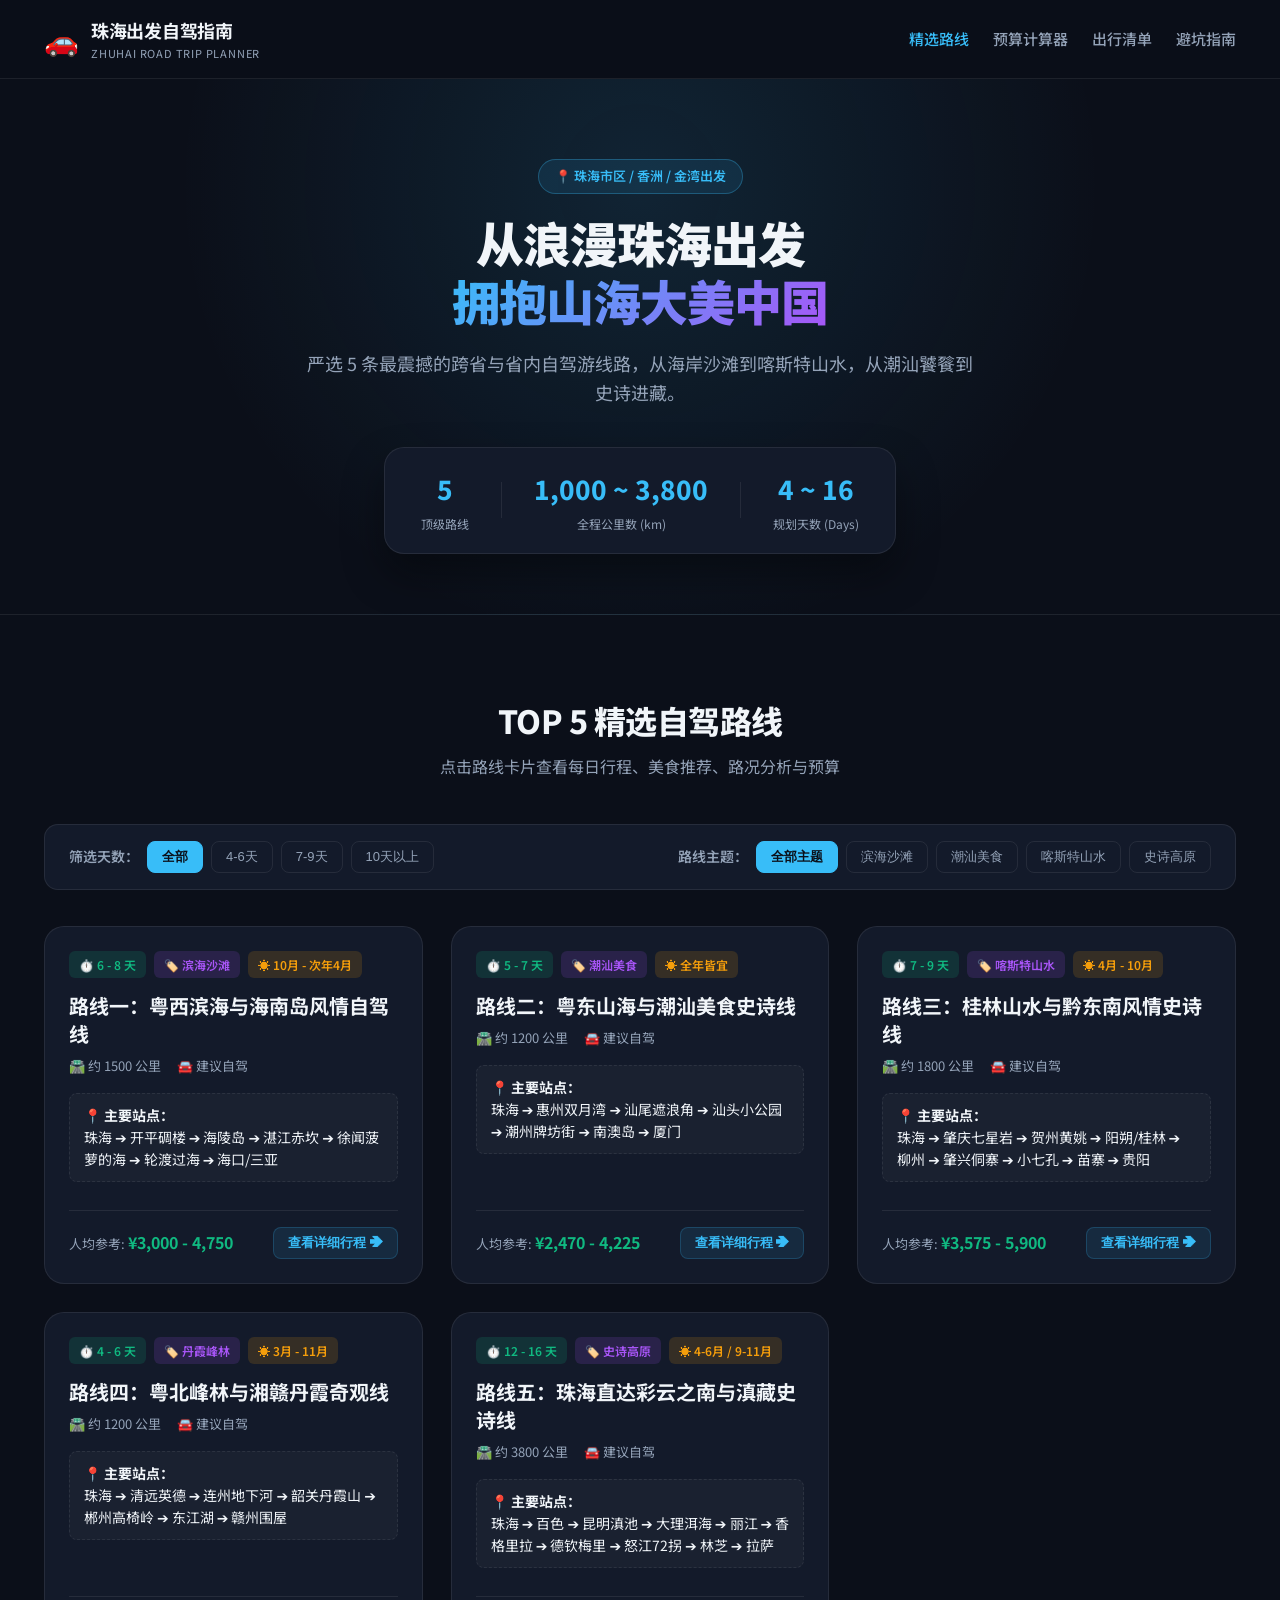
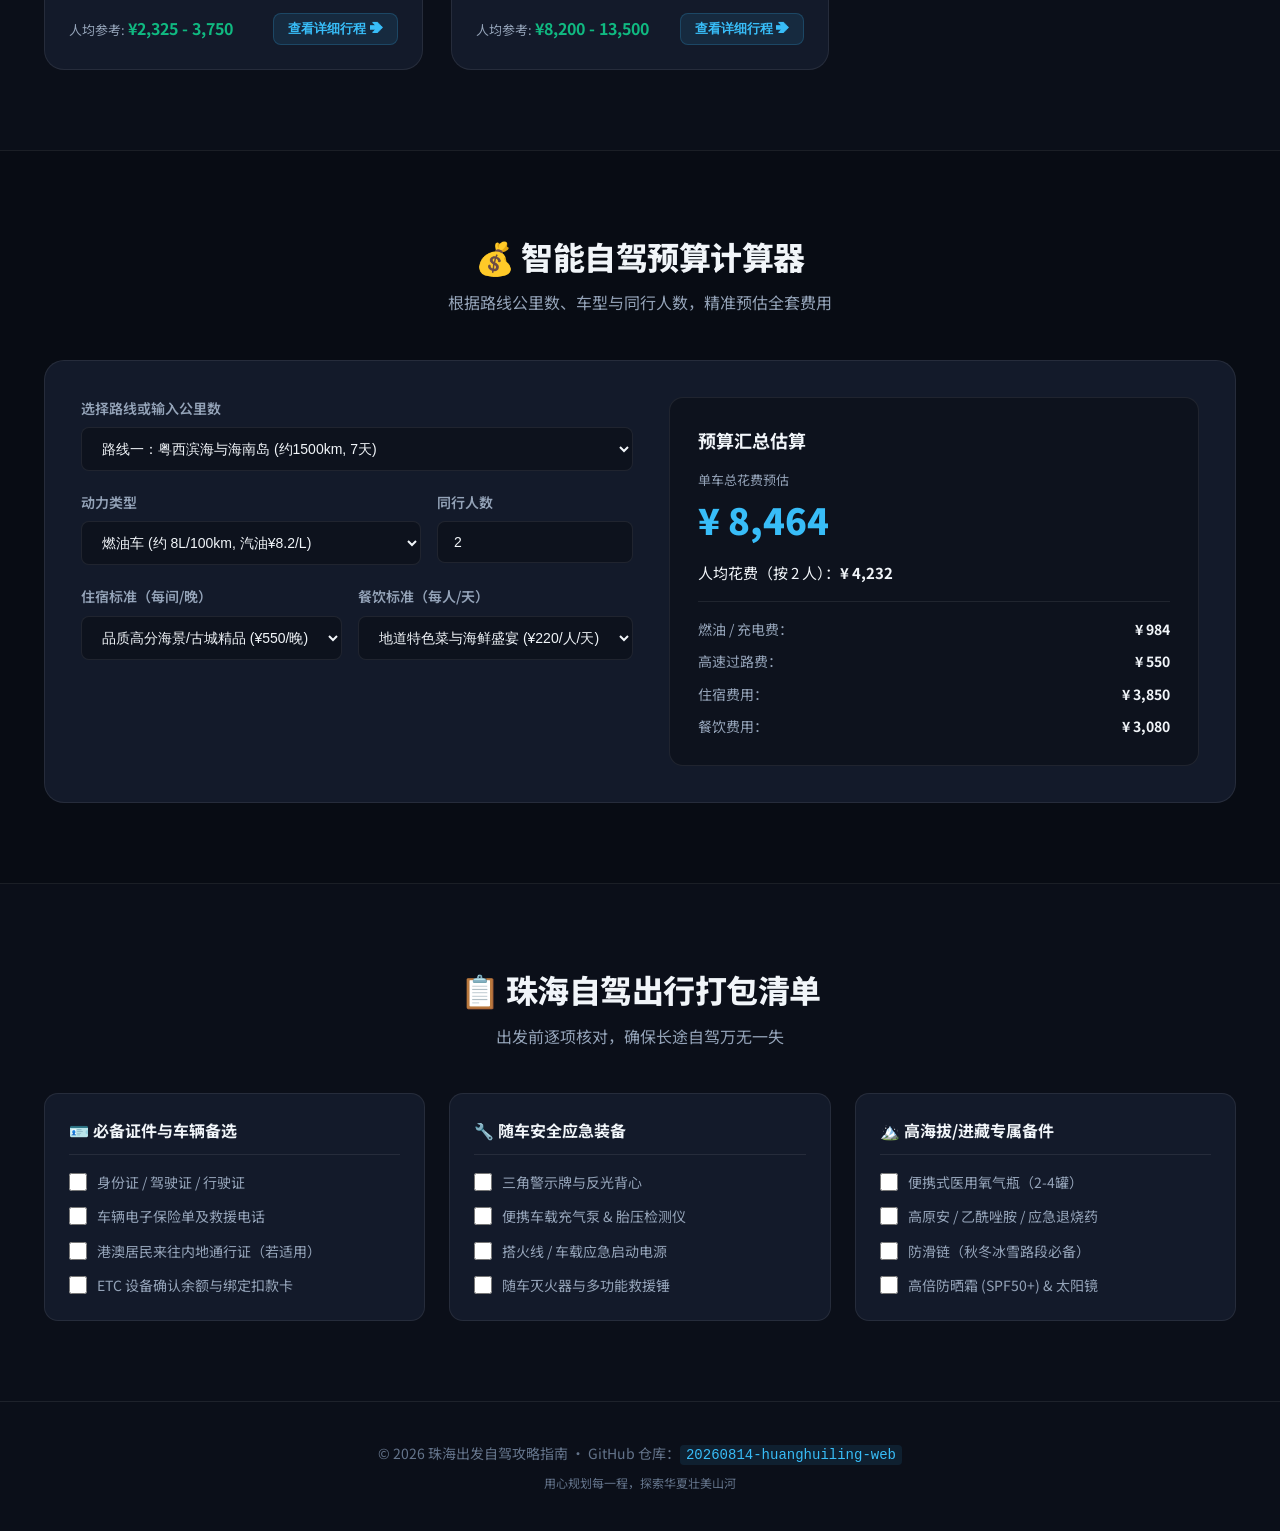
==== index.html @ fc592939 "feat: Add Top 5 Zhuhai self-driving road trip guides & interactive web app" ====
<!DOCTYPE html>
<html lang="zh-CN">
<head>
  <meta charset="UTF-8">
  <meta name="viewport" content="width=device-width, initial-scale=1.0">
  <title>珠海出发 · TOP 5 中国自驾游精品攻略</title>
  <meta name="description" content="从珠海出发的 TOP 5 自驾游路线规划，涵盖粤西海南、粤东潮汕、桂林贵州、粤北湘赣及史诗滇藏线。">
  <link rel="preconnect" href="https://fonts.googleapis.com">
  <link rel="preconnect" href="https://fonts.gstatic.com" crossorigin>
  <link href="https://fonts.googleapis.com/css2?family=Noto+Sans+SC:wght@300;400;500;700;900&family=Plus+Jakarta+Sans:wght@400;600;700;800&display=swap" rel="stylesheet">
  <link rel="stylesheet" href="css/style.css">
</head>
<body>
  <!-- Header / Navigation -->
  <header class="navbar">
    <div class="container nav-content">
      <div class="logo">
        <span class="logo-icon">🚗</span>
        <div class="logo-text">
          <span class="brand-title">珠海出发自驾指南</span>
          <span class="brand-subtitle">Zhuhai Road Trip Planner</span>
        </div>
      </div>
      <nav class="nav-links">
        <a href="#routes" class="nav-link active">精选路线</a>
        <a href="#calculator" class="nav-link">预算计算器</a>
        <a href="#checklist" class="nav-link">出行清单</a>
        <a href="#guide" class="nav-link">避坑指南</a>
      </nav>
    </div>
  </header>

  <!-- Hero Section -->
  <section class="hero">
    <div class="hero-bg-overlay"></div>
    <div class="container hero-content">
      <div class="badge-pill">📍 珠海市区 / 香洲 / 金湾出发</div>
      <h1 class="hero-title">从浪漫珠海出发<br><span class="highlight-text">拥抱山海大美中国</span></h1>
      <p class="hero-desc">严选 5 条最震撼的跨省与省内自驾游线路，从海岸沙滩到喀斯特山水，从潮汕饕餮到史诗进藏。</p>
      
      <!-- Quick Stats -->
      <div class="hero-stats">
        <div class="stat-card">
          <span class="stat-num">5</span>
          <span class="stat-label">顶级路线</span>
        </div>
        <div class="stat-divider"></div>
        <div class="stat-card">
          <span class="stat-num">1,000 ~ 3,800</span>
          <span class="stat-label">全程公里数 (km)</span>
        </div>
        <div class="stat-divider"></div>
        <div class="stat-card">
          <span class="stat-num">4 ~ 16</span>
          <span class="stat-label">规划天数 (Days)</span>
        </div>
      </div>
    </div>
  </section>

  <!-- Route Filter & Cards Section -->
  <section id="routes" class="section">
    <div class="container">
      <div class="section-header">
        <h2 class="section-title">TOP 5 精选自驾路线</h2>
        <p class="section-subtitle">点击路线卡片查看每日行程、美食推荐、路况分析与预算</p>
      </div>

      <!-- Filters -->
      <div class="filter-bar">
        <div class="filter-group">
          <span class="filter-label">筛选天数：</span>
          <button class="filter-btn active" data-filter="duration" data-value="all">全部</button>
          <button class="filter-btn" data-filter="duration" data-value="short">4-6天</button>
          <button class="filter-btn" data-filter="duration" data-value="medium">7-9天</button>
          <button class="filter-btn" data-filter="duration" data-value="long">10天以上</button>
        </div>
        <div class="filter-group">
          <span class="filter-label">路线主题：</span>
          <button class="filter-btn active" data-filter="theme" data-value="all">全部主题</button>
          <button class="filter-btn" data-filter="theme" data-value="coastal">滨海沙滩</button>
          <button class="filter-btn" data-filter="theme" data-value="food">潮汕美食</button>
          <button class="filter-btn" data-filter="theme" data-value="karst">喀斯特山水</button>
          <button class="filter-btn" data-filter="theme" data-value="epic">史诗高原</button>
        </div>
      </div>

      <!-- Route Cards Grid -->
      <div class="routes-grid" id="routesContainer">
        <!-- Route cards will be rendered dynamically by JS -->
      </div>
    </div>
  </section>

  <!-- Route Detail Modal -->
  <div class="modal-overlay" id="routeModal">
    <div class="modal-card">
      <button class="modal-close" id="modalClose">&times;</button>
      <div class="modal-header" id="modalHeader">
        <!-- Dynamic header content -->
      </div>
      <div class="modal-body" id="modalBody">
        <!-- Dynamic timeline & detail content -->
      </div>
    </div>
  </div>

  <!-- Interactive Budget Calculator Section -->
  <section id="calculator" class="section alt-bg">
    <div class="container">
      <div class="section-header">
        <h2 class="section-title">💰 智能自驾预算计算器</h2>
        <p class="section-subtitle">根据路线公里数、车型与同行人数，精准预估全套费用</p>
      </div>

      <div class="calculator-card">
        <div class="calc-form">
          <div class="form-group">
            <label>选择路线或输入公里数</label>
            <select id="calcRouteSelect" class="form-control">
              <option value="1500" data-tolls="550" data-days="7">路线一：粤西滨海与海南岛 (约1500km, 7天)</option>
              <option value="1200" data-tolls="600" data-days="6">路线二：粤东潮汕与闽南海航 (约1200km, 6天)</option>
              <option value="1800" data-tolls="900" data-days="8">路线三：桂林山水与黔东南风情 (约1800km, 8天)</option>
              <option value="1200" data-tolls="650" data-days="5">路线四：粤北峰林与湘赣丹霞 (约1200km, 5天)</option>
              <option value="3800" data-tolls="950" data-days="14">路线五：彩云之南与史诗滇藏线 (约3800km, 14天)</option>
              <option value="custom">自定义行程参数</option>
            </select>
          </div>

          <div class="form-row">
            <div class="form-group">
              <label>动力类型</label>
              <select id="calcEngine" class="form-control">
                <option value="gas">燃油车 (约 8L/100km, 汽油¥8.2/L)</option>
                <option value="ev">纯电动汽车 (约 16kWh/100km, 电费¥1.2/kWh)</option>
                <option value="phev">插电混动 (约 4.5L/100km)</option>
              </select>
            </div>
            <div class="form-group">
              <label>同行人数</label>
              <input type="number" id="calcPeople" class="form-control" value="2" min="1" max="7">
            </div>
          </div>

          <div class="form-row">
            <div class="form-group">
              <label>住宿标准（每间/晚）</label>
              <select id="calcHotel" class="form-control">
                <option value="300">舒适型民宿/快捷酒店 (¥300/晚)</option>
                <option value="550" selected>品质高分海景/古城精品 (¥550/晚)</option>
                <option value="900">豪华品牌/野奢度假 (¥900/晚)</option>
              </select>
            </div>
            <div class="form-group">
              <label>餐饮标准（每人/天）</label>
              <select id="calcFood" class="form-control">
                <option value="120">平价小吃大排档 (¥120/人/天)</option>
                <option value="220" selected>地道特色菜与海鲜盛宴 (¥220/人/天)</option>
                <option value="380">高端精致饕餮 (¥380/人/天)</option>
              </select>
            </div>
          </div>
        </div>

        <div class="calc-result">
          <h3 class="result-title">预算汇总估算</h3>
          <div class="result-total">
            <span class="total-label">单车总花费预估</span>
            <span class="total-amount" id="totalAmount">¥ 6,850</span>
          </div>
          <div class="result-per-person">
            人均花费（按 <span id="peopleCountText">2</span> 人）：<strong id="perPersonAmount">¥ 3,425</strong>
          </div>
          <div class="result-breakdown">
            <div class="bd-item"><span>燃油 / 充电费：</span><strong id="bdFuel">¥ 984</strong></div>
            <div class="bd-item"><span>高速过路费：</span><strong id="bdTolls">¥ 550</strong></div>
            <div class="bd-item"><span>住宿费用：</span><strong id="bdHotel">¥ 3,300</strong></div>
            <div class="bd-item"><span>餐饮费用：</span><strong id="bdFood">¥ 3,080</strong></div>
          </div>
        </div>
      </div>
    </div>
  </section>

  <!-- Checklist Section -->
  <section id="checklist" class="section">
    <div class="container">
      <div class="section-header">
        <h2 class="section-title">📋 珠海自驾出行打包清单</h2>
        <p class="section-subtitle">出发前逐项核对，确保长途自驾万无一失</p>
      </div>

      <div class="checklist-grid">
        <div class="checklist-card">
          <div class="cl-header">🪪 必备证件与车辆备选</div>
          <ul class="cl-list">
            <li><input type="checkbox" id="c1"> <label for="c1">身份证 / 驾驶证 / 行驶证</label></li>
            <li><input type="checkbox" id="c2"> <label for="c2">车辆电子保险单及救援电话</label></li>
            <li><input type="checkbox" id="c3"> <label for="c3">港澳居民来往内地通行证（若适用）</label></li>
            <li><input type="checkbox" id="c4"> <label for="c4">ETC 设备确认余额与绑定扣款卡</label></li>
          </ul>
        </div>

        <div class="checklist-card">
          <div class="cl-header">🔧 随车安全应急装备</div>
          <ul class="cl-list">
            <li><input type="checkbox" id="c5"> <label for="c5">三角警示牌与反光背心</label></li>
            <li><input type="checkbox" id="c6"> <label for="c6">便携车载充气泵 & 胎压检测仪</label></li>
            <li><input type="checkbox" id="c7"> <label for="c7">搭火线 / 车载应急启动电源</label></li>
            <li><input type="checkbox" id="c8"> <label for="c8">随车灭火器与多功能救援锤</label></li>
          </ul>
        </div>

        <div class="checklist-card">
          <div class="cl-header">🏔️ 高海拔/进藏专属备件</div>
          <ul class="cl-list">
            <li><input type="checkbox" id="c9"> <label for="c9">便携式医用氧气瓶（2-4罐）</label></li>
            <li><input type="checkbox" id="c10"> <label for="c10">高原安 / 乙酰唑胺 / 应急退烧药</label></li>
            <li><input type="checkbox" id="c11"> <label for="c11">防滑链（秋冬冰雪路段必备）</label></li>
            <li><input type="checkbox" id="c12"> <label for="c12">高倍防晒霜 (SPF50+) & 太阳镜</label></li>
          </ul>
        </div>
      </div>
    </div>
  </section>

  <!-- Footer -->
  <footer class="footer">
    <div class="container footer-content">
      <p>© 2026 珠海出发自驾攻略指南 · GitHub 仓库：<code>20260814-huanghuiling-web</code></p>
      <p class="footer-sub">用心规划每一程，探索华夏壮美山河</p>
    </div>
  </footer>

  <script src="js/app.js"></script>
</body>
</html>
---- css/style.css ----
/* Base Reset & Variables */
:root {
  --bg-main: #0b0f19;
  --bg-card: #131a2a;
  --bg-card-hover: #1a2338;
  --bg-alt: #080c14;
  --text-main: #f1f5f9;
  --text-muted: #94a3b8;
  --text-dim: #64748b;
  
  --primary: #38bdf8;
  --primary-glow: rgba(56, 189, 248, 0.25);
  --accent-emerald: #10b981;
  --accent-amber: #f59e0b;
  --accent-rose: #f43f5e;
  --accent-purple: #a855f7;

  --border-color: rgba(255, 255, 255, 0.08);
  --border-active: rgba(56, 189, 248, 0.4);
  --radius-sm: 8px;
  --radius-md: 14px;
  --radius-lg: 20px;
  
  --font-sans: 'Noto Sans SC', 'Plus Jakarta Sans', system-ui, -apple-system, sans-serif;
  --transition: all 0.3s cubic-bezier(0.4, 0, 0.2, 1);
}

* {
  box-sizing: border-box;
  margin: 0;
  padding: 0;
}

body {
  background-color: var(--bg-main);
  color: var(--text-main);
  font-family: var(--font-sans);
  line-height: 1.6;
  -webkit-font-smoothing: antialiased;
}

.container {
  max-width: 1240px;
  margin: 0 auto;
  padding: 0 24px;
}

/* Header & Navbar */
.navbar {
  position: sticky;
  top: 0;
  z-index: 100;
  background: rgba(11, 15, 25, 0.85);
  backdrop-filter: blur(12px);
  border-bottom: 1px solid var(--border-color);
  padding: 16px 0;
}

.nav-content {
  display: flex;
  align-items: center;
  justify-content: space-between;
}

.logo {
  display: flex;
  align-items: center;
  gap: 12px;
}

.logo-icon {
  font-size: 28px;
}

.logo-text {
  display: flex;
  flex-direction: column;
}

.brand-title {
  font-weight: 700;
  font-size: 18px;
  color: var(--text-main);
  letter-spacing: -0.3px;
}

.brand-subtitle {
  font-size: 11px;
  color: var(--text-muted);
  text-transform: uppercase;
  letter-spacing: 0.8px;
}

.nav-links {
  display: flex;
  gap: 24px;
}

.nav-link {
  color: var(--text-muted);
  text-decoration: none;
  font-weight: 500;
  font-size: 15px;
  transition: var(--transition);
}

.nav-link:hover, .nav-link.active {
  color: var(--primary);
}

/* Hero Section */
.hero {
  position: relative;
  padding: 80px 0 60px;
  text-align: center;
  overflow: hidden;
  border-bottom: 1px solid var(--border-color);
  background: radial-gradient(circle at 50% 20%, rgba(56, 189, 248, 0.12) 0%, transparent 60%);
}

.badge-pill {
  display: inline-block;
  padding: 6px 16px;
  background: rgba(56, 189, 248, 0.1);
  border: 1px solid rgba(56, 189, 248, 0.3);
  border-radius: 30px;
  color: var(--primary);
  font-size: 13px;
  font-weight: 600;
  margin-bottom: 20px;
}

.hero-title {
  font-size: 48px;
  font-weight: 900;
  line-height: 1.2;
  letter-spacing: -1px;
  margin-bottom: 20px;
}

.highlight-text {
  background: linear-gradient(135deg, #38bdf8 0%, #a855f7 100%);
  -webkit-background-clip: text;
  -webkit-text-fill-color: transparent;
}

.hero-desc {
  font-size: 18px;
  color: var(--text-muted);
  max-width: 680px;
  margin: 0 auto 40px;
}

.hero-stats {
  display: inline-flex;
  align-items: center;
  gap: 32px;
  background: var(--bg-card);
  padding: 20px 36px;
  border-radius: var(--radius-lg);
  border: 1px solid var(--border-color);
  box-shadow: 0 20px 40px rgba(0, 0, 0, 0.4);
}

.stat-card {
  display: flex;
  flex-direction: column;
  align-items: center;
}

.stat-num {
  font-size: 26px;
  font-weight: 800;
  color: var(--primary);
}

.stat-label {
  font-size: 12px;
  color: var(--text-muted);
  margin-top: 4px;
}

.stat-divider {
  width: 1px;
  height: 36px;
  background: var(--border-color);
}

/* Sections General */
.section {
  padding: 80px 0;
}

.alt-bg {
  background: var(--bg-alt);
  border-top: 1px solid var(--border-color);
  border-bottom: 1px solid var(--border-color);
}

.section-header {
  text-align: center;
  margin-bottom: 44px;
}

.section-title {
  font-size: 32px;
  font-weight: 800;
  letter-spacing: -0.5px;
}

.section-subtitle {
  color: var(--text-muted);
  font-size: 16px;
  margin-top: 8px;
}

/* Filter Bar */
.filter-bar {
  display: flex;
  flex-wrap: wrap;
  justify-content: space-between;
  align-items: center;
  gap: 16px;
  background: var(--bg-card);
  padding: 16px 24px;
  border-radius: var(--radius-md);
  border: 1px solid var(--border-color);
  margin-bottom: 36px;
}

.filter-group {
  display: flex;
  align-items: center;
  gap: 8px;
  flex-wrap: wrap;
}

.filter-label {
  font-size: 14px;
  color: var(--text-muted);
  font-weight: 600;
}

.filter-btn {
  background: transparent;
  border: 1px solid var(--border-color);
  color: var(--text-muted);
  padding: 6px 14px;
  border-radius: var(--radius-sm);
  font-size: 13px;
  cursor: pointer;
  transition: var(--transition);
}

.filter-btn:hover {
  border-color: var(--text-muted);
  color: var(--text-main);
}

.filter-btn.active {
  background: var(--primary);
  border-color: var(--primary);
  color: #0b0f19;
  font-weight: 700;
}

/* Routes Grid & Card */
.routes-grid {
  display: grid;
  grid-template-columns: repeat(auto-fill, minmax(360px, 1fr));
  gap: 28px;
}

.route-card {
  background: var(--bg-card);
  border: 1px solid var(--border-color);
  border-radius: var(--radius-lg);
  padding: 24px;
  display: flex;
  flex-direction: column;
  justify-content: space-between;
  transition: var(--transition);
  cursor: pointer;
  position: relative;
  overflow: hidden;
}

.route-card:hover {
  transform: translateY(-4px);
  border-color: var(--border-active);
  box-shadow: 0 16px 32px rgba(0, 0, 0, 0.5), 0 0 20px var(--primary-glow);
  background: var(--bg-card-hover);
}

.route-badge-row {
  display: flex;
  gap: 8px;
  margin-bottom: 14px;
}

.tag-badge {
  padding: 4px 10px;
  border-radius: 6px;
  font-size: 12px;
  font-weight: 600;
}

.tag-badge.duration {
  background: rgba(16, 185, 129, 0.15);
  color: var(--accent-emerald);
}

.tag-badge.theme {
  background: rgba(168, 85, 247, 0.15);
  color: var(--accent-purple);
}

.tag-badge.season {
  background: rgba(245, 158, 11, 0.15);
  color: var(--accent-amber);
}

.route-title {
  font-size: 20px;
  font-weight: 700;
  margin-bottom: 8px;
  line-height: 1.4;
}

.route-meta-row {
  display: flex;
  gap: 16px;
  font-size: 13px;
  color: var(--text-muted);
  margin-bottom: 16px;
}

.meta-item {
  display: flex;
  align-items: center;
  gap: 6px;
}

.route-stops {
  font-size: 14px;
  color: var(--text-main);
  background: rgba(255, 255, 255, 0.03);
  padding: 10px 14px;
  border-radius: var(--radius-sm);
  border: 1px dashed var(--border-color);
  margin-bottom: 20px;
}

.route-card-footer {
  display: flex;
  align-items: center;
  justify-content: space-between;
  border-top: 1px solid var(--border-color);
  padding-top: 16px;
  margin-top: 8px;
}

.budget-estimate {
  font-size: 13px;
  color: var(--text-muted);
}

.budget-num {
  color: var(--accent-emerald);
  font-weight: 700;
  font-size: 16px;
}

.btn-detail {
  background: rgba(56, 189, 248, 0.1);
  color: var(--primary);
  border: 1px solid rgba(56, 189, 248, 0.2);
  padding: 6px 14px;
  border-radius: var(--radius-sm);
  font-size: 13px;
  font-weight: 600;
  transition: var(--transition);
}

.route-card:hover .btn-detail {
  background: var(--primary);
  color: #0b0f19;
}

/* Modal Styling */
.modal-overlay {
  position: fixed;
  top: 0;
  left: 0;
  width: 100%;
  height: 100%;
  background: rgba(0, 0, 0, 0.8);
  backdrop-filter: blur(8px);
  z-index: 200;
  display: flex;
  align-items: center;
  justify-content: center;
  padding: 24px;
  opacity: 0;
  visibility: hidden;
  transition: var(--transition);
}

.modal-overlay.active {
  opacity: 1;
  visibility: visible;
}

.modal-card {
  background: var(--bg-card);
  border: 1px solid var(--border-color);
  border-radius: var(--radius-lg);
  width: 100%;
  max-width: 900px;
  max-height: 85vh;
  display: flex;
  flex-direction: column;
  position: relative;
  box-shadow: 0 25px 50px rgba(0, 0, 0, 0.6);
  overflow: hidden;
}

.modal-close {
  position: absolute;
  top: 20px;
  right: 20px;
  background: rgba(255, 255, 255, 0.1);
  border: none;
  color: var(--text-main);
  font-size: 24px;
  width: 36px;
  height: 36px;
  border-radius: 50%;
  cursor: pointer;
  z-index: 10;
  transition: var(--transition);
}

.modal-close:hover {
  background: var(--accent-rose);
}

.modal-header {
  padding: 28px 32px 20px;
  border-bottom: 1px solid var(--border-color);
}

.modal-title {
  font-size: 24px;
  font-weight: 800;
  margin-bottom: 8px;
}

.modal-subtitle {
  color: var(--text-muted);
  font-size: 14px;
}

.modal-body {
  padding: 28px 32px;
  overflow-y: auto;
  flex: 1;
}

/* Timeline Components */
.timeline {
  display: flex;
  flex-direction: column;
  gap: 20px;
  position: relative;
}

.timeline-item {
  display: flex;
  gap: 20px;
  position: relative;
}

.timeline-day {
  background: var(--primary);
  color: #0b0f19;
  font-weight: 800;
  font-size: 13px;
  padding: 6px 12px;
  border-radius: var(--radius-sm);
  height: fit-content;
  white-space: nowrap;
}

.timeline-content {
  background: rgba(255, 255, 255, 0.02);
  border: 1px solid var(--border-color);
  padding: 16px 20px;
  border-radius: var(--radius-md);
  flex: 1;
}

.tl-title {
  font-size: 16px;
  font-weight: 700;
  margin-bottom: 6px;
}

.tl-meta {
  font-size: 13px;
  color: var(--text-muted);
  margin-bottom: 10px;
}

.tl-desc {
  font-size: 14px;
  color: var(--text-main);
  line-height: 1.6;
}

.tl-food {
  margin-top: 10px;
  font-size: 13px;
  color: var(--accent-amber);
  background: rgba(245, 158, 11, 0.1);
  padding: 6px 12px;
  border-radius: 6px;
  display: inline-block;
}

/* Calculator Card */
.calculator-card {
  display: grid;
  grid-template-columns: 1fr 1fr;
  gap: 36px;
  background: var(--bg-card);
  border: 1px solid var(--border-color);
  border-radius: var(--radius-lg);
  padding: 36px;
}

.form-group {
  display: flex;
  flex-direction: column;
  gap: 8px;
  margin-bottom: 20px;
}

.form-group label {
  font-size: 14px;
  font-weight: 600;
  color: var(--text-muted);
}

.form-control {
  background: rgba(0, 0, 0, 0.3);
  border: 1px solid var(--border-color);
  color: var(--text-main);
  padding: 12px 16px;
  border-radius: var(--radius-sm);
  font-size: 14px;
  outline: none;
  transition: var(--transition);
}

.form-control:focus {
  border-color: var(--primary);
  box-shadow: 0 0 10px var(--primary-glow);
}

.form-row {
  display: grid;
  grid-template-columns: 1fr 1fr;
  gap: 16px;
}

.calc-result {
  background: rgba(0, 0, 0, 0.3);
  border: 1px solid var(--border-color);
  border-radius: var(--radius-md);
  padding: 28px;
  display: flex;
  flex-direction: column;
  justify-content: space-between;
}

.result-title {
  font-size: 18px;
  font-weight: 700;
  margin-bottom: 16px;
}

.result-total {
  display: flex;
  flex-direction: column;
  margin-bottom: 12px;
}

.total-label {
  font-size: 13px;
  color: var(--text-muted);
}

.total-amount {
  font-size: 36px;
  font-weight: 900;
  color: var(--primary);
}

.result-per-person {
  font-size: 15px;
  color: var(--text-main);
  padding-bottom: 16px;
  border-bottom: 1px solid var(--border-color);
  margin-bottom: 16px;
}

.result-breakdown {
  display: flex;
  flex-direction: column;
  gap: 10px;
}

.bd-item {
  display: flex;
  justify-content: space-between;
  font-size: 14px;
  color: var(--text-muted);
}

.bd-item strong {
  color: var(--text-main);
}

/* Checklist Section */
.checklist-grid {
  display: grid;
  grid-template-columns: repeat(auto-fit, minmax(320px, 1fr));
  gap: 24px;
}

.checklist-card {
  background: var(--bg-card);
  border: 1px solid var(--border-color);
  border-radius: var(--radius-md);
  padding: 24px;
}

.cl-header {
  font-size: 16px;
  font-weight: 700;
  margin-bottom: 16px;
  padding-bottom: 10px;
  border-bottom: 1px solid var(--border-color);
}

.cl-list {
  list-style: none;
  display: flex;
  flex-direction: column;
  gap: 12px;
}

.cl-list li {
  display: flex;
  align-items: center;
  gap: 10px;
  font-size: 14px;
  color: var(--text-muted);
}

.cl-list input[type="checkbox"] {
  width: 18px;
  height: 18px;
  accent-color: var(--primary);
  cursor: pointer;
}

.cl-list label {
  cursor: pointer;
}

/* Footer */
.footer {
  padding: 40px 0;
  border-top: 1px solid var(--border-color);
  text-align: center;
  color: var(--text-dim);
  font-size: 14px;
}

.footer code {
  color: var(--primary);
  background: rgba(56, 189, 248, 0.1);
  padding: 2px 6px;
  border-radius: 4px;
}

.footer-sub {
  margin-top: 6px;
  font-size: 12px;
}

/* Responsive adjustments */
@media (max-width: 900px) {
  .hero-title { font-size: 32px; }
  .hero-stats { flex-direction: column; gap: 16px; width: 100%; }
  .stat-divider { width: 100%; height: 1px; }
  .calculator-card { grid-template-columns: 1fr; }
  .form-row { grid-template-columns: 1fr; }
  .nav-links { display: none; }
}
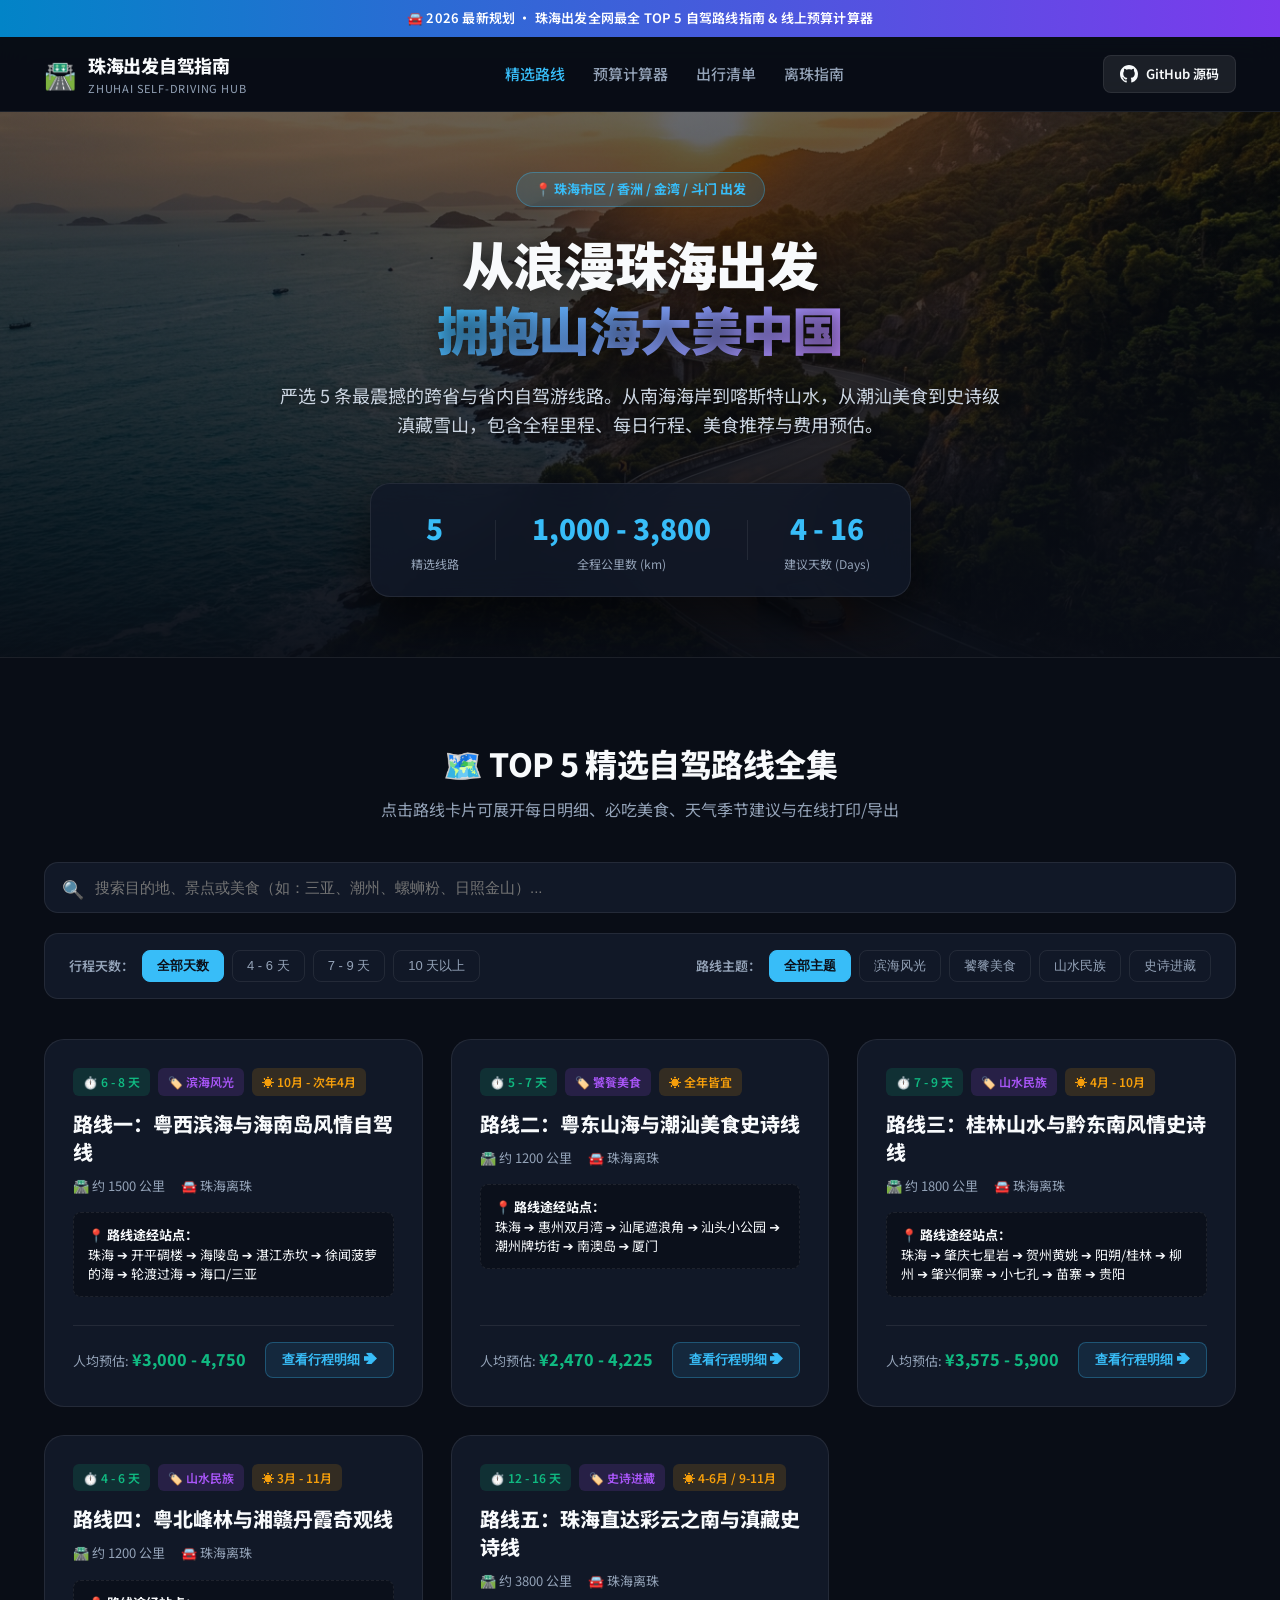
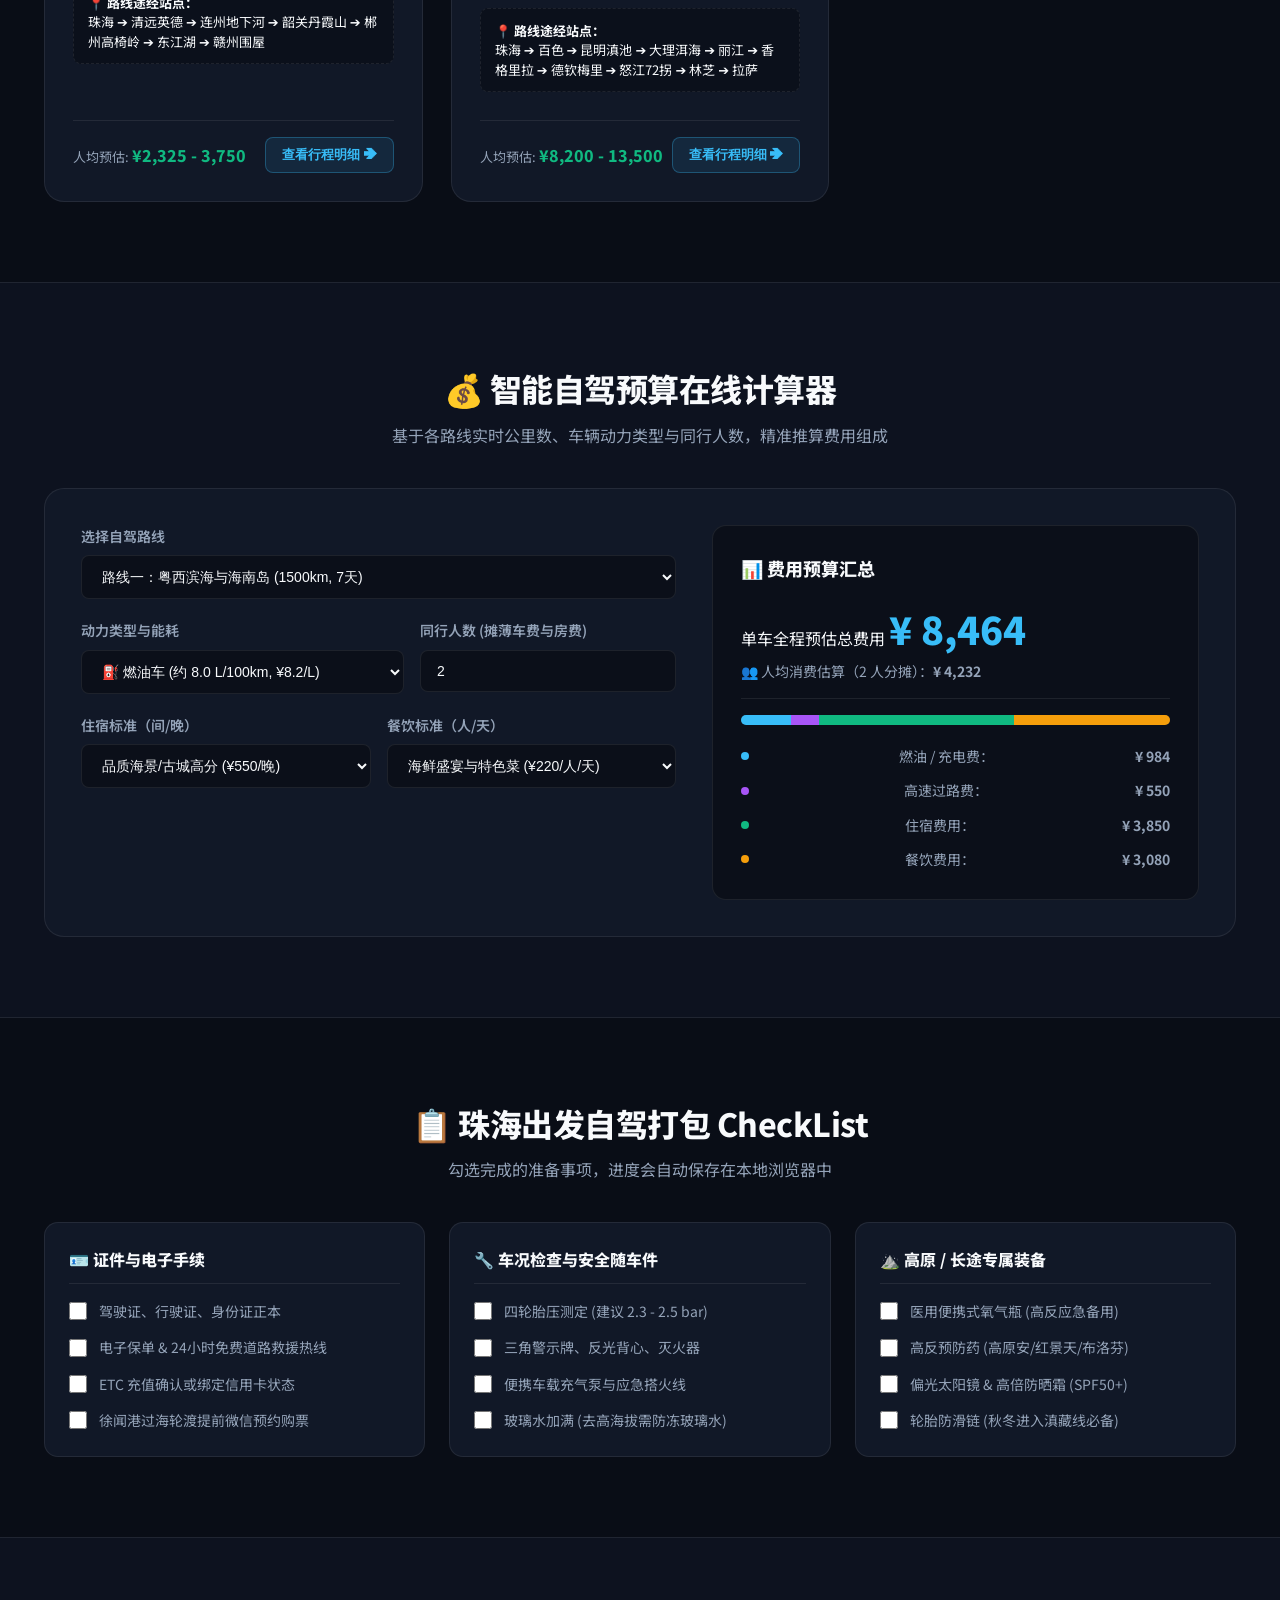
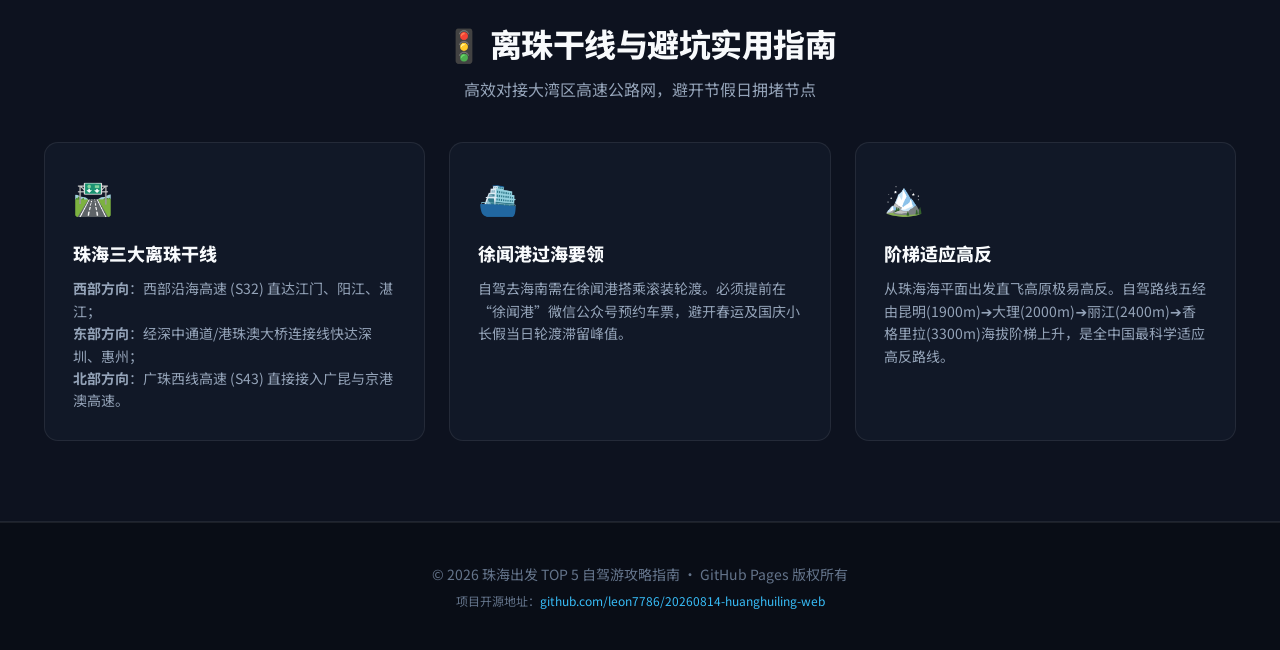
==== commit 8a5f281f: "style: Enhance visual design, hero banner, search bar, progress indicators and enable GitHub Pages" ====
--- a/index.html
+++ b/index.html
@@ -4,158 +4,180 @@
   <meta charset="UTF-8">
   <meta name="viewport" content="width=device-width, initial-scale=1.0">
   <title>珠海出发 · TOP 5 中国自驾游精品攻略</title>
-  <meta name="description" content="从珠海出发的 TOP 5 自驾游路线规划，涵盖粤西海南、粤东潮汕、桂林贵州、粤北湘赣及史诗滇藏线。">
+  <meta name="description" content="珠海出发 TOP 5 精选中国自驾游路线：粤西海南、粤东潮汕、桂林贵州、粤北湘赣、彩云之南滇藏线。全段里程、每日行程、美食预算及离珠干线全规划。">
+  <meta name="keywords" content="珠海自驾游, 珠海出发, 海南自驾, 潮汕自驾, 桂林自驾, 滇藏线自驾, 离珠干线">
+  
+  <!-- Fonts -->
   <link rel="preconnect" href="https://fonts.googleapis.com">
   <link rel="preconnect" href="https://fonts.gstatic.com" crossorigin>
   <link href="https://fonts.googleapis.com/css2?family=Noto+Sans+SC:wght@300;400;500;700;900&family=Plus+Jakarta+Sans:wght@400;600;700;800&display=swap" rel="stylesheet">
+  
+  <!-- Styles -->
   <link rel="stylesheet" href="css/style.css">
 </head>
 <body>
+
+  <!-- Top Announcement Bar -->
+  <div class="top-announcement">
+    <span>🚘 2026 最新规划 · 珠海出发全网最全 TOP 5 自驾路线指南 & 线上预算计算器</span>
+  </div>
+
   <!-- Header / Navigation -->
   <header class="navbar">
     <div class="container nav-content">
       <div class="logo">
-        <span class="logo-icon">🚗</span>
+        <span class="logo-icon">🛣️</span>
         <div class="logo-text">
           <span class="brand-title">珠海出发自驾指南</span>
-          <span class="brand-subtitle">Zhuhai Road Trip Planner</span>
+          <span class="brand-subtitle">Zhuhai Self-Driving Hub</span>
         </div>
       </div>
       <nav class="nav-links">
         <a href="#routes" class="nav-link active">精选路线</a>
         <a href="#calculator" class="nav-link">预算计算器</a>
         <a href="#checklist" class="nav-link">出行清单</a>
-        <a href="#guide" class="nav-link">避坑指南</a>
+        <a href="#guide" class="nav-link">离珠指南</a>
       </nav>
+      <a href="https://github.com/leon7786/20260814-huanghuiling-web" target="_blank" class="github-btn">
+        <svg width="18" height="18" viewBox="0 0 24 24" fill="currentColor"><path d="M12 0C5.37 0 0 5.37 0 12c0 5.31 3.435 9.795 8.205 11.385.6.105.825-.255.825-.57 0-.285-.015-1.23-.015-2.235-3.015.555-3.795-.735-4.035-1.41-.135-.345-.72-1.41-1.23-1.695-.42-.225-1.02-.78-.015-.795.945-.015 1.62.87 1.845 1.23 1.08 1.815 2.805 1.305 3.495.99.105-.78.42-1.305.765-1.605-2.67-.3-5.46-1.335-5.46-5.925 0-1.305.465-2.385 1.23-3.225-.12-.3-.54-1.53.12-3.18 0 0 1.005-.315 3.3 1.23.96-.27 1.98-.405 3-.405s2.04.135 3 .405c2.295-1.56 3.3-1.23 3.3-1.23.66 1.65.24 2.88.12 3.18.765.84 1.23 1.905 1.23 3.225 0 4.605-2.805 5.625-5.475 5.925.435.375.81 1.095.81 2.22 0 1.605-.015 2.895-.015 3.3 0 .315.225.69.825.57A12.02 12.02 0 0024 12c0-6.63-5.37-12-12-12z"/></svg>
+        GitHub 源码
+      </a>
     </div>
   </header>
 
   <!-- Hero Section -->
   <section class="hero">
-    <div class="hero-bg-overlay"></div>
+    <div class="hero-bg" style="background-image: url('images/hero.jpg');"></div>
+    <div class="hero-overlay"></div>
     <div class="container hero-content">
-      <div class="badge-pill">📍 珠海市区 / 香洲 / 金湾出发</div>
+      <div class="badge-pill">📍 珠海市区 / 香洲 / 金湾 / 斗门 出发</div>
       <h1 class="hero-title">从浪漫珠海出发<br><span class="highlight-text">拥抱山海大美中国</span></h1>
-      <p class="hero-desc">严选 5 条最震撼的跨省与省内自驾游线路，从海岸沙滩到喀斯特山水，从潮汕饕餮到史诗进藏。</p>
+      <p class="hero-desc">严选 5 条最震撼的跨省与省内自驾游线路。从南海海岸到喀斯特山水，从潮汕美食到史诗级滇藏雪山，包含全程里程、每日行程、美食推荐与费用预估。</p>
       
-      <!-- Quick Stats -->
+      <!-- Quick Stats Counter -->
       <div class="hero-stats">
         <div class="stat-card">
           <span class="stat-num">5</span>
-          <span class="stat-label">顶级路线</span>
+          <span class="stat-label">精选线路</span>
         </div>
         <div class="stat-divider"></div>
         <div class="stat-card">
-          <span class="stat-num">1,000 ~ 3,800</span>
+          <span class="stat-num">1,000 - 3,800</span>
           <span class="stat-label">全程公里数 (km)</span>
         </div>
         <div class="stat-divider"></div>
         <div class="stat-card">
-          <span class="stat-num">4 ~ 16</span>
-          <span class="stat-label">规划天数 (Days)</span>
-        </div>
-      </div>
-    </div>
-  </section>
-
-  <!-- Route Filter & Cards Section -->
+          <span class="stat-num">4 - 16</span>
+          <span class="stat-label">建议天数 (Days)</span>
+        </div>
+      </div>
+    </div>
+  </section>
+
+  <!-- Route Search & Filter Section -->
   <section id="routes" class="section">
     <div class="container">
       <div class="section-header">
-        <h2 class="section-title">TOP 5 精选自驾路线</h2>
-        <p class="section-subtitle">点击路线卡片查看每日行程、美食推荐、路况分析与预算</p>
-      </div>
-
-      <!-- Filters -->
-      <div class="filter-bar">
-        <div class="filter-group">
-          <span class="filter-label">筛选天数：</span>
-          <button class="filter-btn active" data-filter="duration" data-value="all">全部</button>
-          <button class="filter-btn" data-filter="duration" data-value="short">4-6天</button>
-          <button class="filter-btn" data-filter="duration" data-value="medium">7-9天</button>
-          <button class="filter-btn" data-filter="duration" data-value="long">10天以上</button>
-        </div>
-        <div class="filter-group">
-          <span class="filter-label">路线主题：</span>
-          <button class="filter-btn active" data-filter="theme" data-value="all">全部主题</button>
-          <button class="filter-btn" data-filter="theme" data-value="coastal">滨海沙滩</button>
-          <button class="filter-btn" data-filter="theme" data-value="food">潮汕美食</button>
-          <button class="filter-btn" data-filter="theme" data-value="karst">喀斯特山水</button>
-          <button class="filter-btn" data-filter="theme" data-value="epic">史诗高原</button>
-        </div>
-      </div>
-
-      <!-- Route Cards Grid -->
+        <h2 class="section-title">🗺️ TOP 5 精选自驾路线全集</h2>
+        <p class="section-subtitle">点击路线卡片可展开每日明细、必吃美食、天气季节建议与在线打印/导出</p>
+      </div>
+
+      <!-- Controls & Search -->
+      <div class="control-panel">
+        <div class="search-box">
+          <span class="search-icon">🔍</span>
+          <input type="text" id="searchInput" placeholder="搜索目的地、景点或美食（如：三亚、潮州、螺蛳粉、日照金山）...">
+        </div>
+
+        <div class="filter-bar">
+          <div class="filter-group">
+            <span class="filter-label">行程天数：</span>
+            <button class="filter-btn active" data-filter="duration" data-value="all">全部天数</button>
+            <button class="filter-btn" data-filter="duration" data-value="short">4 - 6 天</button>
+            <button class="filter-btn" data-filter="duration" data-value="medium">7 - 9 天</button>
+            <button class="filter-btn" data-filter="duration" data-value="long">10 天以上</button>
+          </div>
+          <div class="filter-group">
+            <span class="filter-label">路线主题：</span>
+            <button class="filter-btn active" data-filter="theme" data-value="all">全部主题</button>
+            <button class="filter-btn" data-filter="theme" data-value="coastal">滨海风光</button>
+            <button class="filter-btn" data-filter="theme" data-value="food">饕餮美食</button>
+            <button class="filter-btn" data-filter="theme" data-value="karst">山水民族</button>
+            <button class="filter-btn" data-filter="theme" data-value="epic">史诗进藏</button>
+          </div>
+        </div>
+      </div>
+
+      <!-- Routes Cards Grid -->
       <div class="routes-grid" id="routesContainer">
-        <!-- Route cards will be rendered dynamically by JS -->
-      </div>
-    </div>
-  </section>
-
-  <!-- Route Detail Modal -->
+        <!-- Rendered dynamically via app.js -->
+      </div>
+    </div>
+  </section>
+
+  <!-- Interactive Detail Modal -->
   <div class="modal-overlay" id="routeModal">
     <div class="modal-card">
       <button class="modal-close" id="modalClose">&times;</button>
-      <div class="modal-header" id="modalHeader">
-        <!-- Dynamic header content -->
-      </div>
-      <div class="modal-body" id="modalBody">
-        <!-- Dynamic timeline & detail content -->
+      <div class="modal-header" id="modalHeader"></div>
+      <div class="modal-body" id="modalBody"></div>
+      <div class="modal-footer" id="modalFooter">
+        <button class="btn-secondary" onclick="window.print()">🖨️ 打印/保存本行程</button>
+        <button class="btn-primary" onclick="closeModal()">关闭预览</button>
       </div>
     </div>
   </div>
 
-  <!-- Interactive Budget Calculator Section -->
+  <!-- Budget Calculator Section -->
   <section id="calculator" class="section alt-bg">
     <div class="container">
       <div class="section-header">
-        <h2 class="section-title">💰 智能自驾预算计算器</h2>
-        <p class="section-subtitle">根据路线公里数、车型与同行人数，精准预估全套费用</p>
+        <h2 class="section-title">💰 智能自驾预算在线计算器</h2>
+        <p class="section-subtitle">基于各路线实时公里数、车辆动力类型与同行人数，精准推算费用组成</p>
       </div>
 
       <div class="calculator-card">
         <div class="calc-form">
           <div class="form-group">
-            <label>选择路线或输入公里数</label>
+            <label>选择自驾路线</label>
             <select id="calcRouteSelect" class="form-control">
-              <option value="1500" data-tolls="550" data-days="7">路线一：粤西滨海与海南岛 (约1500km, 7天)</option>
-              <option value="1200" data-tolls="600" data-days="6">路线二：粤东潮汕与闽南海航 (约1200km, 6天)</option>
-              <option value="1800" data-tolls="900" data-days="8">路线三：桂林山水与黔东南风情 (约1800km, 8天)</option>
-              <option value="1200" data-tolls="650" data-days="5">路线四：粤北峰林与湘赣丹霞 (约1200km, 5天)</option>
-              <option value="3800" data-tolls="950" data-days="14">路线五：彩云之南与史诗滇藏线 (约3800km, 14天)</option>
-              <option value="custom">自定义行程参数</option>
+              <option value="1500" data-tolls="550" data-days="7">路线一：粤西滨海与海南岛 (1500km, 7天)</option>
+              <option value="1200" data-tolls="600" data-days="6">路线二：粤东潮汕与闽南海航 (1200km, 6天)</option>
+              <option value="1800" data-tolls="900" data-days="8">路线三：桂林山水与黔东南风情 (1800km, 8天)</option>
+              <option value="1200" data-tolls="650" data-days="5">路线四：粤北峰林与湘赣丹霞 (1200km, 5天)</option>
+              <option value="3800" data-tolls="950" data-days="14">路线五：彩云之南与史诗滇藏线 (3800km, 14天)</option>
             </select>
           </div>
 
           <div class="form-row">
             <div class="form-group">
-              <label>动力类型</label>
+              <label>动力类型与能耗</label>
               <select id="calcEngine" class="form-control">
-                <option value="gas">燃油车 (约 8L/100km, 汽油¥8.2/L)</option>
-                <option value="ev">纯电动汽车 (约 16kWh/100km, 电费¥1.2/kWh)</option>
-                <option value="phev">插电混动 (约 4.5L/100km)</option>
+                <option value="gas">⛽ 燃油车 (约 8.0 L/100km, ¥8.2/L)</option>
+                <option value="ev">⚡ 纯电动车 (约 16 kWh/100km, ¥1.2/kWh)</option>
+                <option value="phev">🔋 插电混动 (约 4.5 L/100km, ¥8.2/L)</option>
               </select>
             </div>
             <div class="form-group">
-              <label>同行人数</label>
+              <label>同行人数 (摊薄车费与房费)</label>
               <input type="number" id="calcPeople" class="form-control" value="2" min="1" max="7">
             </div>
           </div>
 
           <div class="form-row">
             <div class="form-group">
-              <label>住宿标准（每间/晚）</label>
+              <label>住宿标准（间/晚）</label>
               <select id="calcHotel" class="form-control">
-                <option value="300">舒适型民宿/快捷酒店 (¥300/晚)</option>
-                <option value="550" selected>品质高分海景/古城精品 (¥550/晚)</option>
-                <option value="900">豪华品牌/野奢度假 (¥900/晚)</option>
+                <option value="300">经济舒适型 (¥300/晚)</option>
+                <option value="550" selected>品质海景/古城高分 (¥550/晚)</option>
+                <option value="900">豪华品牌/野奢观景 (¥900/晚)</option>
               </select>
             </div>
             <div class="form-group">
-              <label>餐饮标准（每人/天）</label>
+              <label>餐饮标准（人/天）</label>
               <select id="calcFood" class="form-control">
-                <option value="120">平价小吃大排档 (¥120/人/天)</option>
-                <option value="220" selected>地道特色菜与海鲜盛宴 (¥220/人/天)</option>
+                <option value="120">地道平价小吃 (¥120/人/天)</option>
+                <option value="220" selected>海鲜盛宴与特色菜 (¥220/人/天)</option>
                 <option value="380">高端精致饕餮 (¥380/人/天)</option>
               </select>
             </div>
@@ -163,62 +185,103 @@
         </div>
 
         <div class="calc-result">
-          <h3 class="result-title">预算汇总估算</h3>
+          <h3 class="result-title">📊 费用预算汇总</h3>
           <div class="result-total">
-            <span class="total-label">单车总花费预估</span>
+            <span class="total-label">单车全程预估总费用</span>
             <span class="total-amount" id="totalAmount">¥ 6,850</span>
           </div>
           <div class="result-per-person">
-            人均花费（按 <span id="peopleCountText">2</span> 人）：<strong id="perPersonAmount">¥ 3,425</strong>
-          </div>
+            👥 人均消费估算（<span id="peopleCountText">2</span> 人分摊）：<strong id="perPersonAmount">¥ 3,425</strong>
+          </div>
+          
+          <!-- Visual Bar -->
+          <div class="budget-bar-container">
+            <div class="budget-bar-item fuel" id="barFuel" style="width: 20%;"></div>
+            <div class="budget-bar-item tolls" id="barTolls" style="width: 15%;"></div>
+            <div class="budget-bar-item hotel" id="barHotel" style="width: 35%;"></div>
+            <div class="budget-bar-item food" id="barFood" style="width: 30%;"></div>
+          </div>
+
           <div class="result-breakdown">
-            <div class="bd-item"><span>燃油 / 充电费：</span><strong id="bdFuel">¥ 984</strong></div>
-            <div class="bd-item"><span>高速过路费：</span><strong id="bdTolls">¥ 550</strong></div>
-            <div class="bd-item"><span>住宿费用：</span><strong id="bdHotel">¥ 3,300</strong></div>
-            <div class="bd-item"><span>餐饮费用：</span><strong id="bdFood">¥ 3,080</strong></div>
-          </div>
-        </div>
-      </div>
-    </div>
-  </section>
-
-  <!-- Checklist Section -->
+            <div class="bd-item"><span class="dot fuel"></span> 燃油 / 充电费：<strong id="bdFuel">¥ 984</strong></div>
+            <div class="bd-item"><span class="dot tolls"></span> 高速过路费：<strong id="bdTolls">¥ 550</strong></div>
+            <div class="bd-item"><span class="dot hotel"></span> 住宿费用：<strong id="bdHotel">¥ 3,300</strong></div>
+            <div class="bd-item"><span class="dot food"></span> 餐饮费用：<strong id="bdFood">¥ 3,080</strong></div>
+          </div>
+        </div>
+      </div>
+    </div>
+  </section>
+
+  <!-- Pre-departure Checklist Section -->
   <section id="checklist" class="section">
     <div class="container">
       <div class="section-header">
-        <h2 class="section-title">📋 珠海自驾出行打包清单</h2>
-        <p class="section-subtitle">出发前逐项核对，确保长途自驾万无一失</p>
+        <h2 class="section-title">📋 珠海出发自驾打包 CheckList</h2>
+        <p class="section-subtitle">勾选完成的准备事项，进度会自动保存在本地浏览器中</p>
       </div>
 
       <div class="checklist-grid">
         <div class="checklist-card">
-          <div class="cl-header">🪪 必备证件与车辆备选</div>
+          <div class="cl-header">🪪 证件与电子手续</div>
           <ul class="cl-list">
-            <li><input type="checkbox" id="c1"> <label for="c1">身份证 / 驾驶证 / 行驶证</label></li>
-            <li><input type="checkbox" id="c2"> <label for="c2">车辆电子保险单及救援电话</label></li>
-            <li><input type="checkbox" id="c3"> <label for="c3">港澳居民来往内地通行证（若适用）</label></li>
-            <li><input type="checkbox" id="c4"> <label for="c4">ETC 设备确认余额与绑定扣款卡</label></li>
+            <li><input type="checkbox" class="chk-item" id="c1"> <label for="c1">驾驶证、行驶证、身份证正本</label></li>
+            <li><input type="checkbox" class="chk-item" id="c2"> <label for="c2">电子保单 & 24小时免费道路救援热线</label></li>
+            <li><input type="checkbox" class="chk-item" id="c3"> <label for="c3">ETC 充值确认或绑定信用卡状态</label></li>
+            <li><input type="checkbox" class="chk-item" id="c4"> <label for="c4">徐闻港过海轮渡提前微信预约购票</label></li>
           </ul>
         </div>
 
         <div class="checklist-card">
-          <div class="cl-header">🔧 随车安全应急装备</div>
+          <div class="cl-header">🔧 车况检查与安全随车件</div>
           <ul class="cl-list">
-            <li><input type="checkbox" id="c5"> <label for="c5">三角警示牌与反光背心</label></li>
-            <li><input type="checkbox" id="c6"> <label for="c6">便携车载充气泵 & 胎压检测仪</label></li>
-            <li><input type="checkbox" id="c7"> <label for="c7">搭火线 / 车载应急启动电源</label></li>
-            <li><input type="checkbox" id="c8"> <label for="c8">随车灭火器与多功能救援锤</label></li>
+            <li><input type="checkbox" class="chk-item" id="c5"> <label for="c5">四轮胎压测定 (建议 2.3 - 2.5 bar)</label></li>
+            <li><input type="checkbox" class="chk-item" id="c6"> <label for="c6">三角警示牌、反光背心、灭火器</label></li>
+            <li><input type="checkbox" class="chk-item" id="c7"> <label for="c7">便携车载充气泵与应急搭火线</label></li>
+            <li><input type="checkbox" class="chk-item" id="c8"> <label for="c8">玻璃水加满 (去高海拔需防冻玻璃水)</label></li>
           </ul>
         </div>
 
         <div class="checklist-card">
-          <div class="cl-header">🏔️ 高海拔/进藏专属备件</div>
+          <div class="cl-header">⛰️ 高原 / 长途专属装备</div>
           <ul class="cl-list">
-            <li><input type="checkbox" id="c9"> <label for="c9">便携式医用氧气瓶（2-4罐）</label></li>
-            <li><input type="checkbox" id="c10"> <label for="c10">高原安 / 乙酰唑胺 / 应急退烧药</label></li>
-            <li><input type="checkbox" id="c11"> <label for="c11">防滑链（秋冬冰雪路段必备）</label></li>
-            <li><input type="checkbox" id="c12"> <label for="c12">高倍防晒霜 (SPF50+) & 太阳镜</label></li>
+            <li><input type="checkbox" class="chk-item" id="c9"> <label for="c9">医用便携式氧气瓶 (高反应急备用)</label></li>
+            <li><input type="checkbox" class="chk-item" id="c10"> <label for="c10">高反预防药 (高原安/红景天/布洛芬)</label></li>
+            <li><input type="checkbox" class="chk-item" id="c11"> <label for="c11">偏光太阳镜 & 高倍防晒霜 (SPF50+)</label></li>
+            <li><input type="checkbox" class="chk-item" id="c12"> <label for="c12">轮胎防滑链 (秋冬进入滇藏线必备)</label></li>
           </ul>
+        </div>
+      </div>
+    </div>
+  </section>
+
+  <!-- Zhuhai Departure Guide Section -->
+  <section id="guide" class="section alt-bg">
+    <div class="container">
+      <div class="section-header">
+        <h2 class="section-title">🚦 离珠干线与避坑实用指南</h2>
+        <p class="section-subtitle">高效对接大湾区高速公路网，避开节假日拥堵节点</p>
+      </div>
+
+      <div class="guide-grid">
+        <div class="guide-card">
+          <div class="guide-icon">🛣️</div>
+          <h3>珠海三大离珠干线</h3>
+          <p><strong>西部方向</strong>：西部沿海高速 (S32) 直达江门、阳江、湛江；<br>
+             <strong>东部方向</strong>：经深中通道/港珠澳大桥连接线快达深圳、惠州；<br>
+             <strong>北部方向</strong>：广珠西线高速 (S43) 直接接入广昆与京港澳高速。</p>
+        </div>
+
+        <div class="guide-card">
+          <div class="guide-icon">⛴️</div>
+          <h3>徐闻港过海要领</h3>
+          <p>自驾去海南需在徐闻港搭乘滚装轮渡。必须提前在“徐闻港”微信公众号预约车票，避开春运及国庆小长假当日轮渡滞留峰值。</p>
+        </div>
+
+        <div class="guide-card">
+          <div class="guide-icon">🏔️</div>
+          <h3>阶梯适应高反</h3>
+          <p>从珠海海平面出发直飞高原极易高反。自驾路线五经由昆明(1900m)➔大理(2000m)➔丽江(2400m)➔香格里拉(3300m)海拔阶梯上升，是全中国最科学适应高反路线。</p>
         </div>
       </div>
     </div>
@@ -227,8 +290,8 @@
   <!-- Footer -->
   <footer class="footer">
     <div class="container footer-content">
-      <p>© 2026 珠海出发自驾攻略指南 · GitHub 仓库：<code>20260814-huanghuiling-web</code></p>
-      <p class="footer-sub">用心规划每一程，探索华夏壮美山河</p>
+      <p>© 2026 珠海出发 TOP 5 自驾游攻略指南 · GitHub Pages 版权所有</p>
+      <p class="footer-sub">项目开源地址：<a href="https://github.com/leon7786/20260814-huanghuiling-web" target="_blank">github.com/leon7786/20260814-huanghuiling-web</a></p>
     </div>
   </footer>
 
--- a/css/style.css
+++ b/css/style.css
@@ -1,14 +1,15 @@
 /* Base Reset & Variables */
 :root {
-  --bg-main: #0b0f19;
-  --bg-card: #131a2a;
-  --bg-card-hover: #1a2338;
-  --bg-alt: #080c14;
-  --text-main: #f1f5f9;
+  --bg-main: #090d16;
+  --bg-card: #111827;
+  --bg-card-hover: #1f293d;
+  --bg-alt: #0d121f;
+  --text-main: #f8fafc;
   --text-muted: #94a3b8;
   --text-dim: #64748b;
   
   --primary: #38bdf8;
+  --primary-hover: #0284c7;
   --primary-glow: rgba(56, 189, 248, 0.25);
   --accent-emerald: #10b981;
   --accent-amber: #f59e0b;
@@ -45,15 +46,26 @@
   padding: 0 24px;
 }
 
+/* Top Announcement */
+.top-announcement {
+  background: linear-gradient(90deg, #0284c7 0%, #7c3aed 100%);
+  color: #ffffff;
+  text-align: center;
+  font-size: 13px;
+  font-weight: 600;
+  padding: 8px 16px;
+  letter-spacing: 0.2px;
+}
+
 /* Header & Navbar */
 .navbar {
   position: sticky;
   top: 0;
   z-index: 100;
-  background: rgba(11, 15, 25, 0.85);
-  backdrop-filter: blur(12px);
+  background: rgba(9, 13, 22, 0.85);
+  backdrop-filter: blur(16px);
   border-bottom: 1px solid var(--border-color);
-  padding: 16px 0;
+  padding: 14px 0;
 }
 
 .nav-content {
@@ -69,7 +81,7 @@
 }
 
 .logo-icon {
-  font-size: 28px;
+  font-size: 26px;
 }
 
 .logo-text {
@@ -78,7 +90,7 @@
 }
 
 .brand-title {
-  font-weight: 700;
+  font-weight: 800;
   font-size: 18px;
   color: var(--text-main);
   letter-spacing: -0.3px;
@@ -93,7 +105,7 @@
 
 .nav-links {
   display: flex;
-  gap: 24px;
+  gap: 28px;
 }
 
 .nav-link {
@@ -108,58 +120,111 @@
   color: var(--primary);
 }
 
+.github-btn {
+  display: flex;
+  align-items: center;
+  gap: 8px;
+  background: rgba(255, 255, 255, 0.08);
+  border: 1px solid var(--border-color);
+  color: var(--text-main);
+  padding: 8px 16px;
+  border-radius: var(--radius-sm);
+  font-size: 13px;
+  font-weight: 600;
+  text-decoration: none;
+  transition: var(--transition);
+}
+
+.github-btn:hover {
+  background: var(--text-main);
+  color: #000;
+}
+
 /* Hero Section */
 .hero {
   position: relative;
-  padding: 80px 0 60px;
+  min-height: 520px;
+  display: flex;
+  align-items: center;
+  justify-content: center;
   text-align: center;
   overflow: hidden;
   border-bottom: 1px solid var(--border-color);
-  background: radial-gradient(circle at 50% 20%, rgba(56, 189, 248, 0.12) 0%, transparent 60%);
+}
+
+.hero-bg {
+  position: absolute;
+  top: 0;
+  left: 0;
+  width: 100%;
+  height: 100%;
+  background-size: cover;
+  background-position: center;
+  filter: brightness(0.65) saturate(1.1);
+  transform: scale(1.02);
+}
+
+.hero-overlay {
+  position: absolute;
+  top: 0;
+  left: 0;
+  width: 100%;
+  height: 100%;
+  background: linear-gradient(180deg, rgba(9, 13, 22, 0.4) 0%, rgba(9, 13, 22, 0.95) 100%);
+}
+
+.hero-content {
+  position: relative;
+  z-index: 2;
+  padding: 60px 24px;
 }
 
 .badge-pill {
   display: inline-block;
-  padding: 6px 16px;
-  background: rgba(56, 189, 248, 0.1);
-  border: 1px solid rgba(56, 189, 248, 0.3);
+  padding: 6px 18px;
+  background: rgba(56, 189, 248, 0.15);
+  border: 1px solid rgba(56, 189, 248, 0.35);
   border-radius: 30px;
   color: var(--primary);
   font-size: 13px;
-  font-weight: 600;
+  font-weight: 700;
+  margin-bottom: 24px;
+  backdrop-filter: blur(8px);
+}
+
+.hero-title {
+  font-size: 52px;
+  font-weight: 900;
+  line-height: 1.25;
+  letter-spacing: -1.2px;
   margin-bottom: 20px;
-}
-
-.hero-title {
-  font-size: 48px;
-  font-weight: 900;
-  line-height: 1.2;
-  letter-spacing: -1px;
-  margin-bottom: 20px;
+  text-shadow: 0 4px 20px rgba(0,0,0,0.5);
 }
 
 .highlight-text {
-  background: linear-gradient(135deg, #38bdf8 0%, #a855f7 100%);
+  background: linear-gradient(135deg, #38bdf8 0%, #c084fc 100%);
   -webkit-background-clip: text;
   -webkit-text-fill-color: transparent;
 }
 
 .hero-desc {
   font-size: 18px;
-  color: var(--text-muted);
-  max-width: 680px;
-  margin: 0 auto 40px;
+  color: #cbd5e1;
+  max-width: 720px;
+  margin: 0 auto 44px;
+  text-shadow: 0 2px 10px rgba(0,0,0,0.7);
 }
 
 .hero-stats {
   display: inline-flex;
   align-items: center;
-  gap: 32px;
-  background: var(--bg-card);
-  padding: 20px 36px;
+  gap: 36px;
+  background: rgba(17, 24, 39, 0.85);
+  backdrop-filter: blur(16px);
+  padding: 22px 40px;
   border-radius: var(--radius-lg);
   border: 1px solid var(--border-color);
-  box-shadow: 0 20px 40px rgba(0, 0, 0, 0.4);
+  box-shadow: 0 25px 50px rgba(0, 0, 0, 0.6);
 }
 
 .stat-card {
@@ -169,8 +234,8 @@
 }
 
 .stat-num {
-  font-size: 26px;
-  font-weight: 800;
+  font-size: 28px;
+  font-weight: 900;
   color: var(--primary);
 }
 
@@ -182,11 +247,11 @@
 
 .stat-divider {
   width: 1px;
-  height: 36px;
+  height: 40px;
   background: var(--border-color);
 }
 
-/* Sections General */
+/* Section General */
 .section {
   padding: 80px 0;
 }
@@ -199,7 +264,7 @@
 
 .section-header {
   text-align: center;
-  margin-bottom: 44px;
+  margin-bottom: 40px;
 }
 
 .section-title {
@@ -214,7 +279,45 @@
   margin-top: 8px;
 }
 
-/* Filter Bar */
+/* Controls & Search */
+.control-panel {
+  display: flex;
+  flex-direction: column;
+  gap: 20px;
+  margin-bottom: 40px;
+}
+
+.search-box {
+  position: relative;
+  width: 100%;
+}
+
+.search-icon {
+  position: absolute;
+  left: 18px;
+  top: 50%;
+  transform: translateY(-50%);
+  font-size: 18px;
+  color: var(--text-muted);
+}
+
+.search-box input {
+  width: 100%;
+  background: var(--bg-card);
+  border: 1px solid var(--border-color);
+  border-radius: var(--radius-md);
+  padding: 16px 20px 16px 50px;
+  color: var(--text-main);
+  font-size: 15px;
+  outline: none;
+  transition: var(--transition);
+}
+
+.search-box input:focus {
+  border-color: var(--primary);
+  box-shadow: 0 0 15px var(--primary-glow);
+}
+
 .filter-bar {
   display: flex;
   flex-wrap: wrap;
@@ -225,7 +328,6 @@
   padding: 16px 24px;
   border-radius: var(--radius-md);
   border: 1px solid var(--border-color);
-  margin-bottom: 36px;
 }
 
 .filter-group {
@@ -236,7 +338,7 @@
 }
 
 .filter-label {
-  font-size: 14px;
+  font-size: 13px;
   color: var(--text-muted);
   font-weight: 600;
 }
@@ -275,7 +377,7 @@
   background: var(--bg-card);
   border: 1px solid var(--border-color);
   border-radius: var(--radius-lg);
-  padding: 24px;
+  padding: 28px;
   display: flex;
   flex-direction: column;
   justify-content: space-between;
@@ -286,14 +388,15 @@
 }
 
 .route-card:hover {
-  transform: translateY(-4px);
+  transform: translateY(-5px);
   border-color: var(--border-active);
-  box-shadow: 0 16px 32px rgba(0, 0, 0, 0.5), 0 0 20px var(--primary-glow);
+  box-shadow: 0 20px 40px rgba(0, 0, 0, 0.6), 0 0 25px var(--primary-glow);
   background: var(--bg-card-hover);
 }
 
 .route-badge-row {
   display: flex;
+  flex-wrap: wrap;
   gap: 8px;
   margin-bottom: 14px;
 }
@@ -305,25 +408,14 @@
   font-weight: 600;
 }
 
-.tag-badge.duration {
-  background: rgba(16, 185, 129, 0.15);
-  color: var(--accent-emerald);
-}
-
-.tag-badge.theme {
-  background: rgba(168, 85, 247, 0.15);
-  color: var(--accent-purple);
-}
-
-.tag-badge.season {
-  background: rgba(245, 158, 11, 0.15);
-  color: var(--accent-amber);
-}
+.tag-badge.duration { background: rgba(16, 185, 129, 0.15); color: var(--accent-emerald); }
+.tag-badge.theme { background: rgba(168, 85, 247, 0.15); color: var(--accent-purple); }
+.tag-badge.season { background: rgba(245, 158, 11, 0.15); color: var(--accent-amber); }
 
 .route-title {
   font-size: 20px;
-  font-weight: 700;
-  margin-bottom: 8px;
+  font-weight: 800;
+  margin-bottom: 10px;
   line-height: 1.4;
 }
 
@@ -335,20 +427,15 @@
   margin-bottom: 16px;
 }
 
-.meta-item {
-  display: flex;
-  align-items: center;
-  gap: 6px;
-}
-
 .route-stops {
-  font-size: 14px;
-  color: var(--text-main);
-  background: rgba(255, 255, 255, 0.03);
-  padding: 10px 14px;
+  font-size: 13px;
+  color: var(--text-main);
+  background: rgba(0, 0, 0, 0.3);
+  padding: 12px 14px;
   border-radius: var(--radius-sm);
   border: 1px dashed var(--border-color);
   margin-bottom: 20px;
+  line-height: 1.5;
 }
 
 .route-card-footer {
@@ -367,24 +454,24 @@
 
 .budget-num {
   color: var(--accent-emerald);
-  font-weight: 700;
+  font-weight: 800;
   font-size: 16px;
 }
 
 .btn-detail {
   background: rgba(56, 189, 248, 0.1);
   color: var(--primary);
-  border: 1px solid rgba(56, 189, 248, 0.2);
-  padding: 6px 14px;
+  border: 1px solid rgba(56, 189, 248, 0.3);
+  padding: 8px 16px;
   border-radius: var(--radius-sm);
   font-size: 13px;
-  font-weight: 600;
+  font-weight: 700;
   transition: var(--transition);
 }
 
 .route-card:hover .btn-detail {
   background: var(--primary);
-  color: #0b0f19;
+  color: #090d16;
 }
 
 /* Modal Styling */
@@ -394,8 +481,8 @@
   left: 0;
   width: 100%;
   height: 100%;
-  background: rgba(0, 0, 0, 0.8);
-  backdrop-filter: blur(8px);
+  background: rgba(0, 0, 0, 0.85);
+  backdrop-filter: blur(10px);
   z-index: 200;
   display: flex;
   align-items: center;
@@ -416,12 +503,12 @@
   border: 1px solid var(--border-color);
   border-radius: var(--radius-lg);
   width: 100%;
-  max-width: 900px;
-  max-height: 85vh;
+  max-width: 920px;
+  max-height: 88vh;
   display: flex;
   flex-direction: column;
   position: relative;
-  box-shadow: 0 25px 50px rgba(0, 0, 0, 0.6);
+  box-shadow: 0 30px 60px rgba(0, 0, 0, 0.7);
   overflow: hidden;
 }
 
@@ -467,24 +554,51 @@
   flex: 1;
 }
 
-/* Timeline Components */
+.modal-footer {
+  padding: 16px 32px;
+  border-top: 1px solid var(--border-color);
+  background: rgba(0, 0, 0, 0.2);
+  display: flex;
+  justify-content: flex-end;
+  gap: 12px;
+}
+
+.btn-primary {
+  background: var(--primary);
+  color: #090d16;
+  border: none;
+  padding: 10px 20px;
+  border-radius: var(--radius-sm);
+  font-weight: 700;
+  cursor: pointer;
+}
+
+.btn-secondary {
+  background: rgba(255, 255, 255, 0.1);
+  color: var(--text-main);
+  border: 1px solid var(--border-color);
+  padding: 10px 20px;
+  border-radius: var(--radius-sm);
+  font-weight: 600;
+  cursor: pointer;
+}
+
+/* Timeline */
 .timeline {
   display: flex;
   flex-direction: column;
   gap: 20px;
-  position: relative;
 }
 
 .timeline-item {
   display: flex;
   gap: 20px;
-  position: relative;
 }
 
 .timeline-day {
   background: var(--primary);
-  color: #0b0f19;
-  font-weight: 800;
+  color: #090d16;
+  font-weight: 900;
   font-size: 13px;
   padding: 6px 12px;
   border-radius: var(--radius-sm);
@@ -495,7 +609,7 @@
 .timeline-content {
   background: rgba(255, 255, 255, 0.02);
   border: 1px solid var(--border-color);
-  padding: 16px 20px;
+  padding: 18px 20px;
   border-radius: var(--radius-md);
   flex: 1;
 }
@@ -531,7 +645,7 @@
 /* Calculator Card */
 .calculator-card {
   display: grid;
-  grid-template-columns: 1fr 1fr;
+  grid-template-columns: 1.1fr 0.9fr;
   gap: 36px;
   background: var(--bg-card);
   border: 1px solid var(--border-color);
@@ -553,7 +667,7 @@
 }
 
 .form-control {
-  background: rgba(0, 0, 0, 0.3);
+  background: rgba(0, 0, 0, 0.35);
   border: 1px solid var(--border-color);
   color: var(--text-main);
   padding: 12px 16px;
@@ -575,7 +689,7 @@
 }
 
 .calc-result {
-  background: rgba(0, 0, 0, 0.3);
+  background: rgba(0, 0, 0, 0.35);
   border: 1px solid var(--border-color);
   border-radius: var(--radius-md);
   padding: 28px;
@@ -586,53 +700,68 @@
 
 .result-title {
   font-size: 18px;
-  font-weight: 700;
+  font-weight: 800;
   margin-bottom: 16px;
 }
 
-.result-total {
-  display: flex;
-  flex-direction: column;
-  margin-bottom: 12px;
-}
-
-.total-label {
-  font-size: 13px;
-  color: var(--text-muted);
-}
-
 .total-amount {
-  font-size: 36px;
+  font-size: 38px;
   font-weight: 900;
   color: var(--primary);
 }
 
 .result-per-person {
-  font-size: 15px;
-  color: var(--text-main);
+  font-size: 14px;
+  color: var(--text-muted);
   padding-bottom: 16px;
   border-bottom: 1px solid var(--border-color);
   margin-bottom: 16px;
 }
 
+/* Progress bar for breakdown */
+.budget-bar-container {
+  height: 10px;
+  background: rgba(255, 255, 255, 0.1);
+  border-radius: 5px;
+  display: flex;
+  overflow: hidden;
+  margin-bottom: 20px;
+}
+
+.budget-bar-item { height: 100%; transition: var(--transition); }
+.budget-bar-item.fuel { background: var(--primary); }
+.budget-bar-item.tolls { background: var(--accent-purple); }
+.budget-bar-item.hotel { background: var(--accent-emerald); }
+.budget-bar-item.food { background: var(--accent-amber); }
+
 .result-breakdown {
   display: flex;
   flex-direction: column;
-  gap: 10px;
+  gap: 12px;
 }
 
 .bd-item {
   display: flex;
+  align-items: center;
   justify-content: space-between;
   font-size: 14px;
   color: var(--text-muted);
 }
 
-.bd-item strong {
-  color: var(--text-main);
-}
-
-/* Checklist Section */
+.bd-item .dot {
+  width: 8px;
+  height: 8px;
+  border-radius: 50%;
+  display: inline-block;
+  margin-right: 8px;
+}
+
+.dot.fuel { background: var(--primary); }
+.dot.tolls { background: var(--accent-purple); }
+.dot.hotel { background: var(--accent-emerald); }
+.dot.food { background: var(--accent-amber); }
+
+/* Checklist Grid */
 .checklist-grid {
   display: grid;
   grid-template-columns: repeat(auto-fit, minmax(320px, 1fr));
@@ -648,7 +777,7 @@
 
 .cl-header {
   font-size: 16px;
-  font-weight: 700;
+  font-weight: 800;
   margin-bottom: 16px;
   padding-bottom: 10px;
   border-bottom: 1px solid var(--border-color);
@@ -658,13 +787,13 @@
   list-style: none;
   display: flex;
   flex-direction: column;
+  gap: 14px;
+}
+
+.cl-list li {
+  display: flex;
+  align-items: center;
   gap: 12px;
-}
-
-.cl-list li {
-  display: flex;
-  align-items: center;
-  gap: 10px;
   font-size: 14px;
   color: var(--text-muted);
 }
@@ -676,8 +805,37 @@
   cursor: pointer;
 }
 
-.cl-list label {
-  cursor: pointer;
+.cl-list label { cursor: pointer; }
+
+/* Guide Section */
+.guide-grid {
+  display: grid;
+  grid-template-columns: repeat(auto-fit, minmax(300px, 1fr));
+  gap: 24px;
+}
+
+.guide-card {
+  background: var(--bg-card);
+  border: 1px solid var(--border-color);
+  border-radius: var(--radius-md);
+  padding: 28px;
+}
+
+.guide-icon {
+  font-size: 32px;
+  margin-bottom: 16px;
+}
+
+.guide-card h3 {
+  font-size: 18px;
+  font-weight: 800;
+  margin-bottom: 10px;
+}
+
+.guide-card p {
+  font-size: 14px;
+  color: var(--text-muted);
+  line-height: 1.6;
 }
 
 /* Footer */
@@ -689,11 +847,9 @@
   font-size: 14px;
 }
 
-.footer code {
+.footer a {
   color: var(--primary);
-  background: rgba(56, 189, 248, 0.1);
-  padding: 2px 6px;
-  border-radius: 4px;
+  text-decoration: none;
 }
 
 .footer-sub {
@@ -701,9 +857,8 @@
   font-size: 12px;
 }
 
-/* Responsive adjustments */
 @media (max-width: 900px) {
-  .hero-title { font-size: 32px; }
+  .hero-title { font-size: 36px; }
   .hero-stats { flex-direction: column; gap: 16px; width: 100%; }
   .stat-divider { width: 100%; height: 1px; }
   .calculator-card { grid-template-columns: 1fr; }
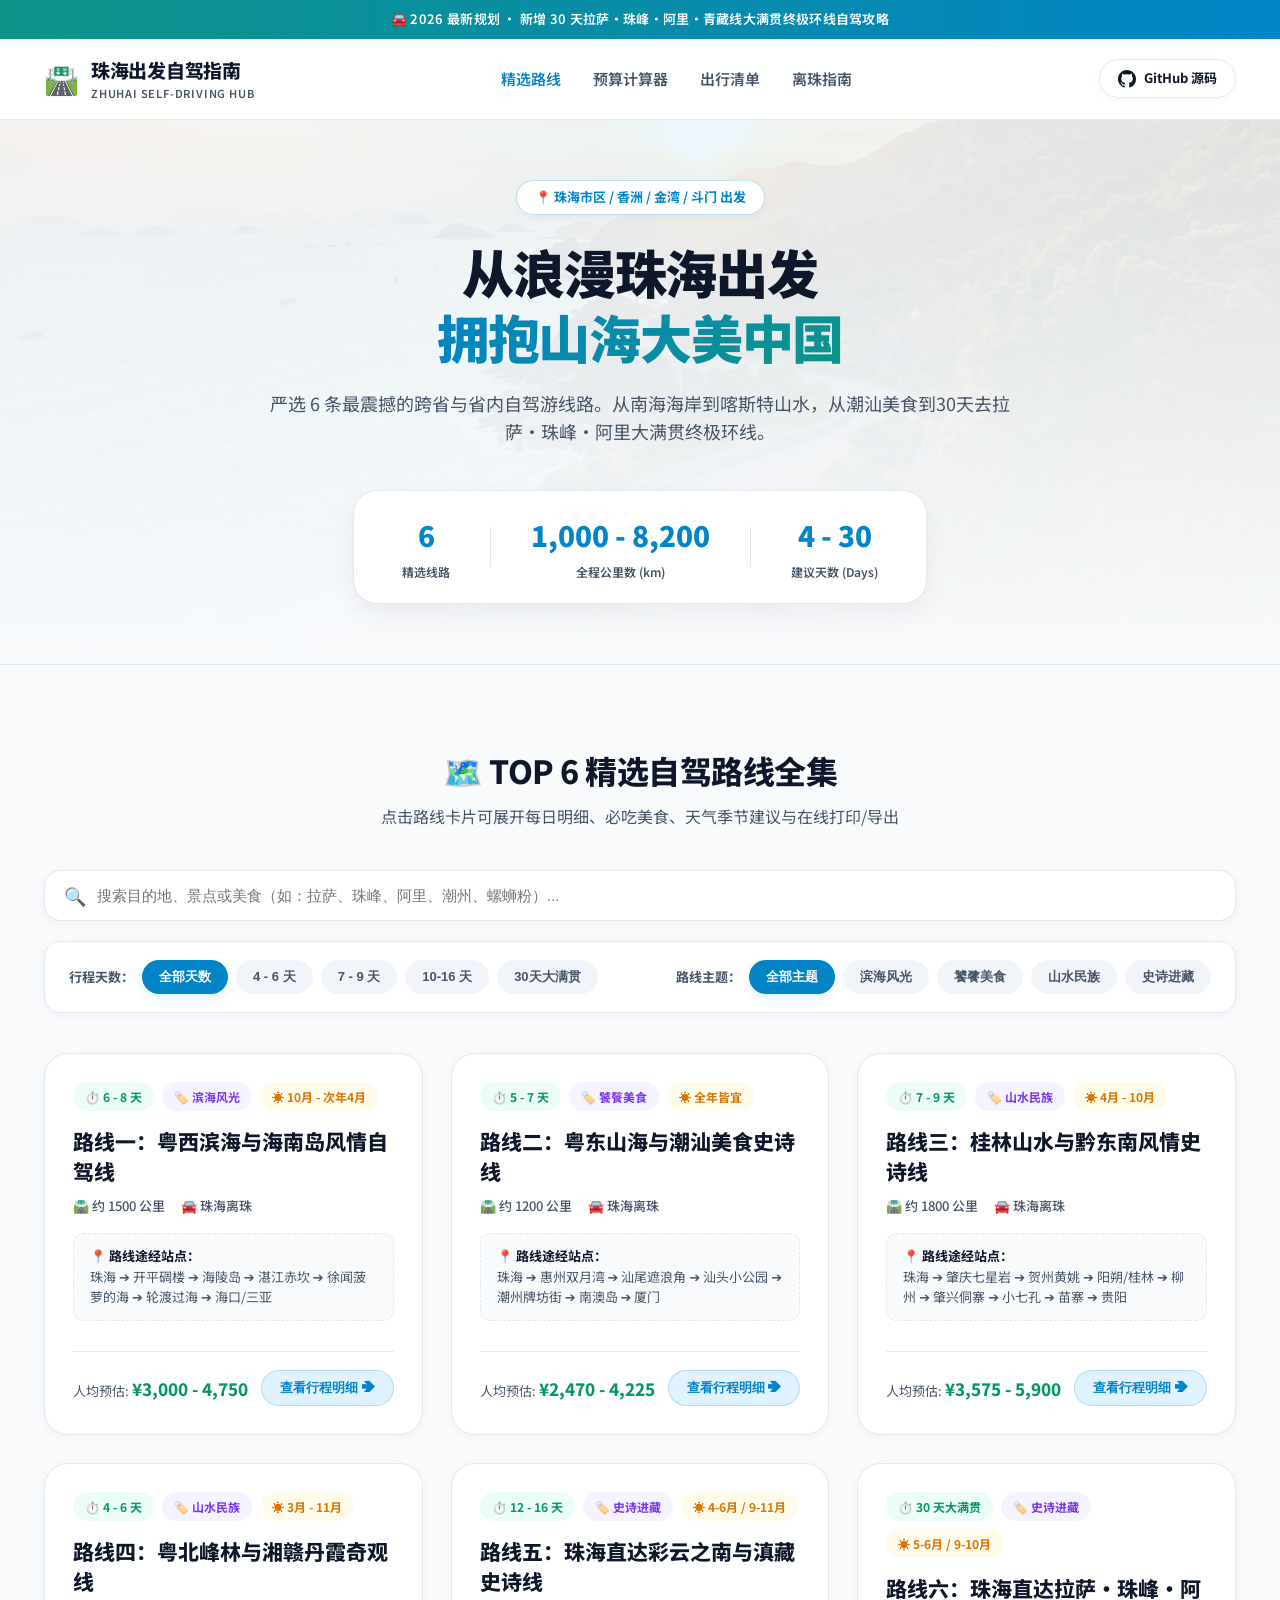
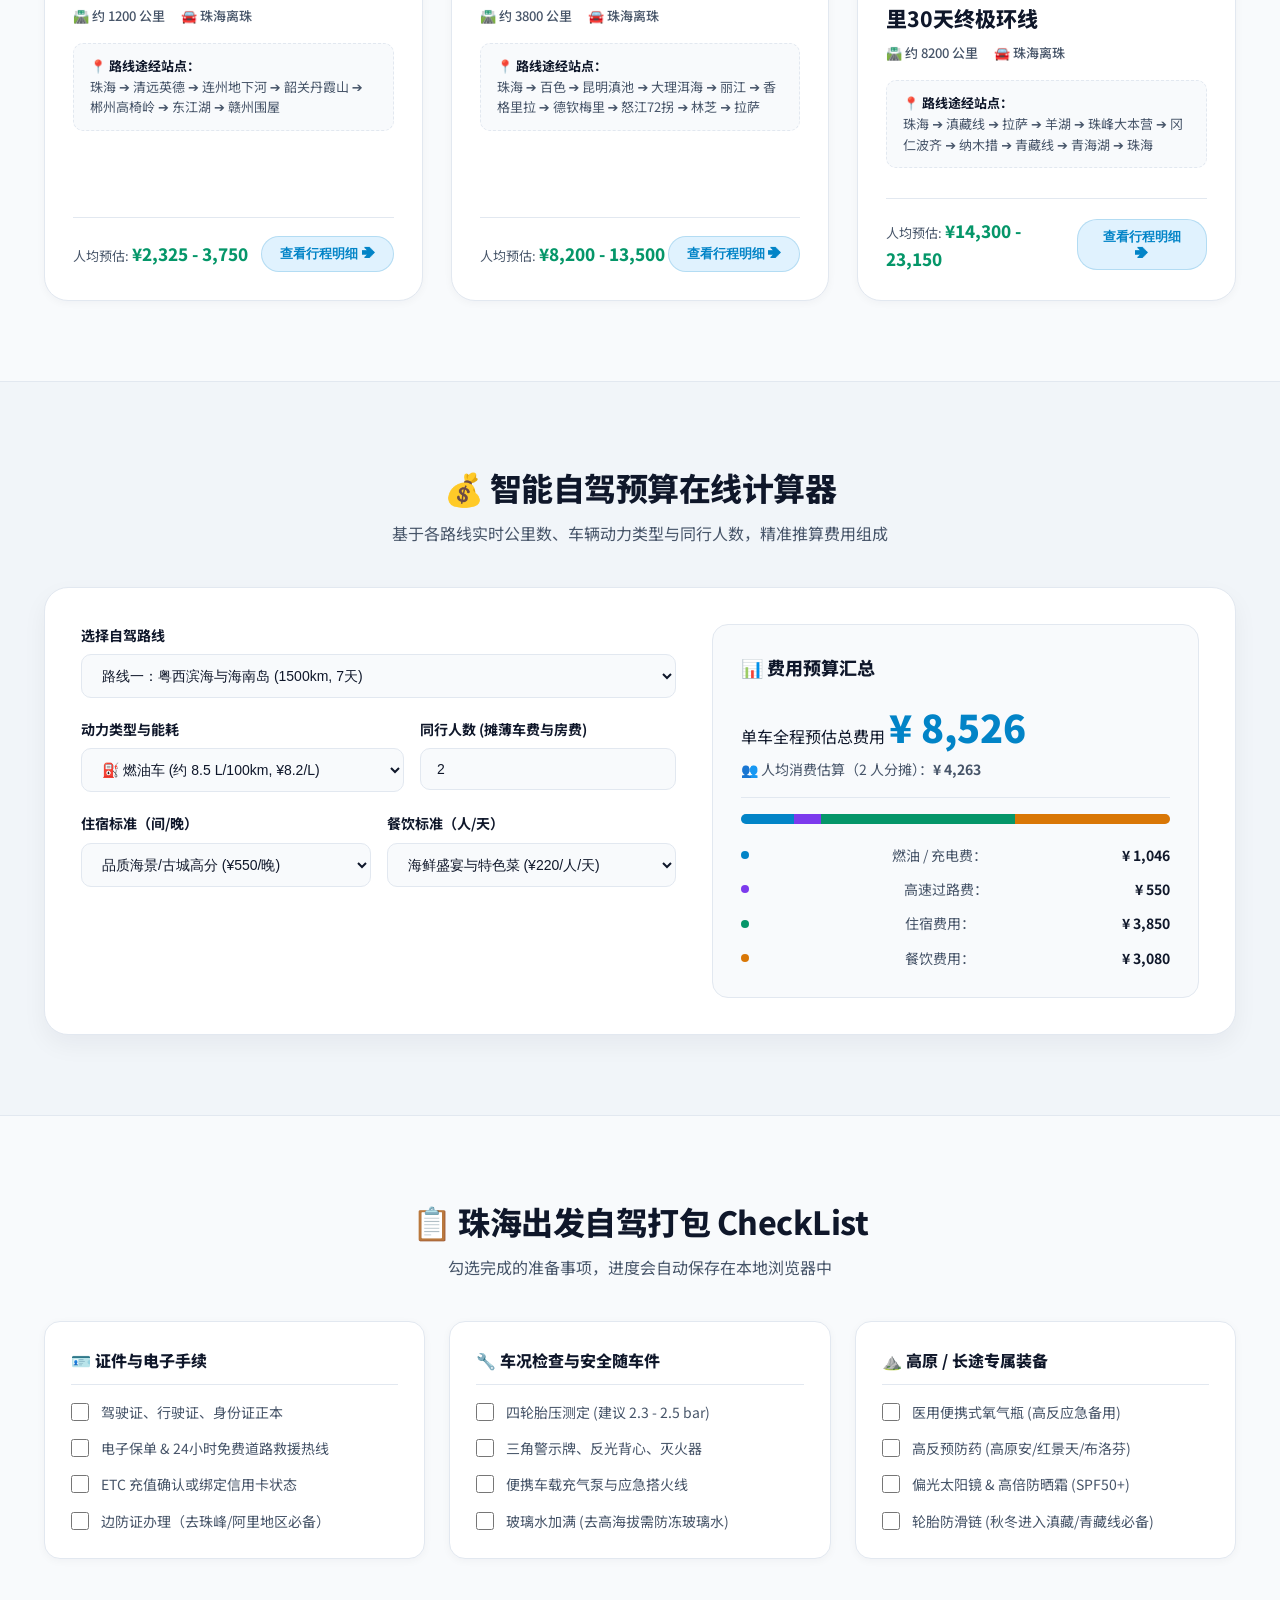
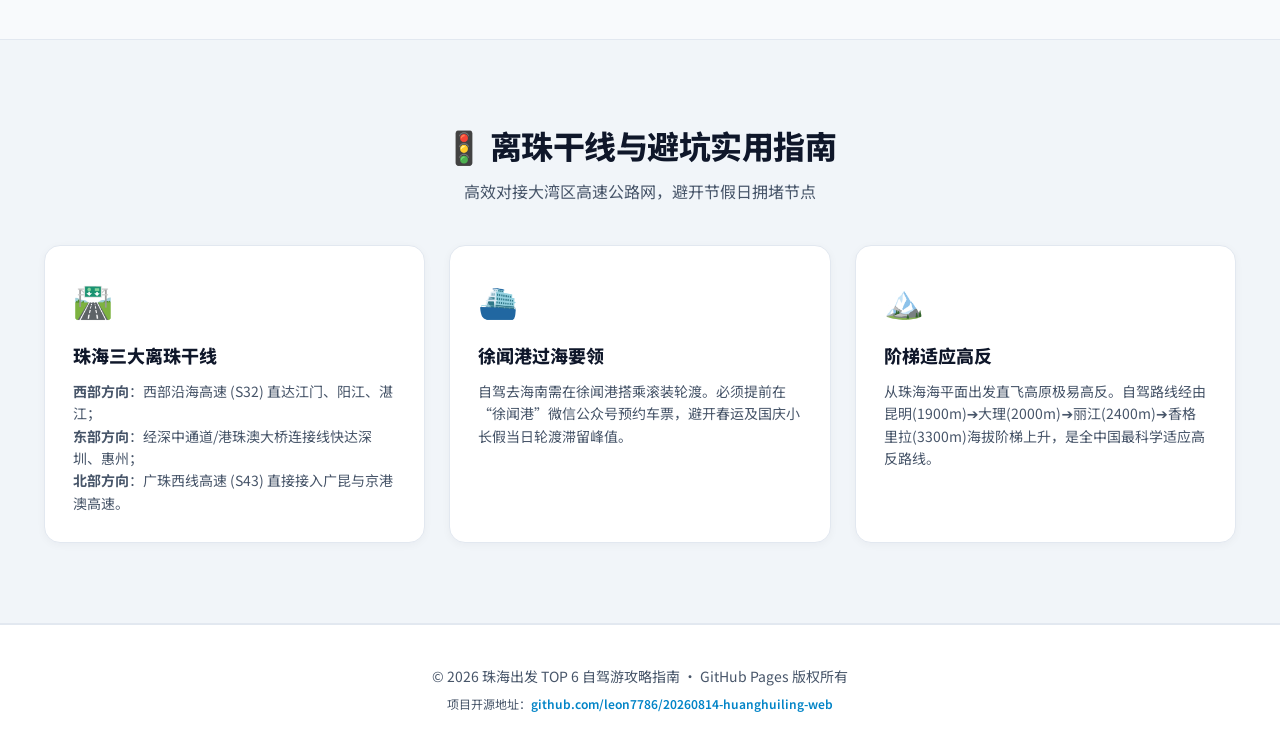
==== commit f7073247: "feat: Add 30-day Lhasa grand expedition route to docs, web dataset and calculator" ====
--- a/index.html
+++ b/index.html
@@ -3,9 +3,9 @@
 <head>
   <meta charset="UTF-8">
   <meta name="viewport" content="width=device-width, initial-scale=1.0">
-  <title>珠海出发 · TOP 5 中国自驾游精品攻略</title>
-  <meta name="description" content="珠海出发 TOP 5 精选中国自驾游路线：粤西海南、粤东潮汕、桂林贵州、粤北湘赣、彩云之南滇藏线。全段里程、每日行程、美食预算及离珠干线全规划。">
-  <meta name="keywords" content="珠海自驾游, 珠海出发, 海南自驾, 潮汕自驾, 桂林自驾, 滇藏线自驾, 离珠干线">
+  <title>珠海出发 · TOP 6 中国自驾游精品攻略（含30天进藏环线）</title>
+  <meta name="description" content="珠海出发 TOP 6 精选中国自驾游路线：粤西海南、粤东潮汕、桂林贵州、粤北湘赣、彩云之南滇藏线及30天拉萨珠峰阿里终极环线。全段里程、每日行程、美食预算及离珠干线全规划。">
+  <meta name="keywords" content="珠海自驾游, 珠海出发, 30天拉萨自驾, 海南自驾, 潮汕自驾, 桂林自驾, 滇藏线自驾, 阿里大环线">
   
   <!-- Fonts -->
   <link rel="preconnect" href="https://fonts.googleapis.com">
@@ -19,7 +19,7 @@
 
   <!-- Top Announcement Bar -->
   <div class="top-announcement">
-    <span>🚘 2026 最新规划 · 珠海出发全网最全 TOP 5 自驾路线指南 & 线上预算计算器</span>
+    <span>🚘 2026 最新规划 · 新增 30 天拉萨·珠峰·阿里·青藏线大满贯终极环线自驾攻略</span>
   </div>
 
   <!-- Header / Navigation -->
@@ -52,22 +52,22 @@
     <div class="container hero-content">
       <div class="badge-pill">📍 珠海市区 / 香洲 / 金湾 / 斗门 出发</div>
       <h1 class="hero-title">从浪漫珠海出发<br><span class="highlight-text">拥抱山海大美中国</span></h1>
-      <p class="hero-desc">严选 5 条最震撼的跨省与省内自驾游线路。从南海海岸到喀斯特山水，从潮汕美食到史诗级滇藏雪山，包含全程里程、每日行程、美食推荐与费用预估。</p>
+      <p class="hero-desc">严选 6 条最震撼的跨省与省内自驾游线路。从南海海岸到喀斯特山水，从潮汕美食到30天去拉萨·珠峰·阿里大满贯终极环线。</p>
       
       <!-- Quick Stats Counter -->
       <div class="hero-stats">
         <div class="stat-card">
-          <span class="stat-num">5</span>
+          <span class="stat-num">6</span>
           <span class="stat-label">精选线路</span>
         </div>
         <div class="stat-divider"></div>
         <div class="stat-card">
-          <span class="stat-num">1,000 - 3,800</span>
+          <span class="stat-num">1,000 - 8,200</span>
           <span class="stat-label">全程公里数 (km)</span>
         </div>
         <div class="stat-divider"></div>
         <div class="stat-card">
-          <span class="stat-num">4 - 16</span>
+          <span class="stat-num">4 - 30</span>
           <span class="stat-label">建议天数 (Days)</span>
         </div>
       </div>
@@ -78,7 +78,7 @@
   <section id="routes" class="section">
     <div class="container">
       <div class="section-header">
-        <h2 class="section-title">🗺️ TOP 5 精选自驾路线全集</h2>
+        <h2 class="section-title">🗺️ TOP 6 精选自驾路线全集</h2>
         <p class="section-subtitle">点击路线卡片可展开每日明细、必吃美食、天气季节建议与在线打印/导出</p>
       </div>
 
@@ -86,7 +86,7 @@
       <div class="control-panel">
         <div class="search-box">
           <span class="search-icon">🔍</span>
-          <input type="text" id="searchInput" placeholder="搜索目的地、景点或美食（如：三亚、潮州、螺蛳粉、日照金山）...">
+          <input type="text" id="searchInput" placeholder="搜索目的地、景点或美食（如：拉萨、珠峰、阿里、潮州、螺蛳粉）...">
         </div>
 
         <div class="filter-bar">
@@ -95,7 +95,8 @@
             <button class="filter-btn active" data-filter="duration" data-value="all">全部天数</button>
             <button class="filter-btn" data-filter="duration" data-value="short">4 - 6 天</button>
             <button class="filter-btn" data-filter="duration" data-value="medium">7 - 9 天</button>
-            <button class="filter-btn" data-filter="duration" data-value="long">10 天以上</button>
+            <button class="filter-btn" data-filter="duration" data-value="long">10-16 天</button>
+            <button class="filter-btn" data-filter="duration" data-value="epic30">30天大满贯</button>
           </div>
           <div class="filter-group">
             <span class="filter-label">路线主题：</span>
@@ -146,6 +147,7 @@
               <option value="1800" data-tolls="900" data-days="8">路线三：桂林山水与黔东南风情 (1800km, 8天)</option>
               <option value="1200" data-tolls="650" data-days="5">路线四：粤北峰林与湘赣丹霞 (1200km, 5天)</option>
               <option value="3800" data-tolls="950" data-days="14">路线五：彩云之南与史诗滇藏线 (3800km, 14天)</option>
+              <option value="8200" data-tolls="2100" data-days="30">路线六：珠海直达拉萨·珠峰·阿里30天终极环线 (8200km, 30天)</option>
             </select>
           </div>
 
@@ -153,7 +155,7 @@
             <div class="form-group">
               <label>动力类型与能耗</label>
               <select id="calcEngine" class="form-control">
-                <option value="gas">⛽ 燃油车 (约 8.0 L/100km, ¥8.2/L)</option>
+                <option value="gas">⛽ 燃油车 (约 8.5 L/100km, ¥8.2/L)</option>
                 <option value="ev">⚡ 纯电动车 (约 16 kWh/100km, ¥1.2/kWh)</option>
                 <option value="phev">🔋 插电混动 (约 4.5 L/100km, ¥8.2/L)</option>
               </select>
@@ -228,7 +230,7 @@
             <li><input type="checkbox" class="chk-item" id="c1"> <label for="c1">驾驶证、行驶证、身份证正本</label></li>
             <li><input type="checkbox" class="chk-item" id="c2"> <label for="c2">电子保单 & 24小时免费道路救援热线</label></li>
             <li><input type="checkbox" class="chk-item" id="c3"> <label for="c3">ETC 充值确认或绑定信用卡状态</label></li>
-            <li><input type="checkbox" class="chk-item" id="c4"> <label for="c4">徐闻港过海轮渡提前微信预约购票</label></li>
+            <li><input type="checkbox" class="chk-item" id="c4"> <label for="c4">边防证办理（去珠峰/阿里地区必备）</label></li>
           </ul>
         </div>
 
@@ -248,7 +250,7 @@
             <li><input type="checkbox" class="chk-item" id="c9"> <label for="c9">医用便携式氧气瓶 (高反应急备用)</label></li>
             <li><input type="checkbox" class="chk-item" id="c10"> <label for="c10">高反预防药 (高原安/红景天/布洛芬)</label></li>
             <li><input type="checkbox" class="chk-item" id="c11"> <label for="c11">偏光太阳镜 & 高倍防晒霜 (SPF50+)</label></li>
-            <li><input type="checkbox" class="chk-item" id="c12"> <label for="c12">轮胎防滑链 (秋冬进入滇藏线必备)</label></li>
+            <li><input type="checkbox" class="chk-item" id="c12"> <label for="c12">轮胎防滑链 (秋冬进入滇藏/青藏线必备)</label></li>
           </ul>
         </div>
       </div>
@@ -281,7 +283,7 @@
         <div class="guide-card">
           <div class="guide-icon">🏔️</div>
           <h3>阶梯适应高反</h3>
-          <p>从珠海海平面出发直飞高原极易高反。自驾路线五经由昆明(1900m)➔大理(2000m)➔丽江(2400m)➔香格里拉(3300m)海拔阶梯上升，是全中国最科学适应高反路线。</p>
+          <p>从珠海海平面出发直飞高原极易高反。自驾路线经由昆明(1900m)➔大理(2000m)➔丽江(2400m)➔香格里拉(3300m)海拔阶梯上升，是全中国最科学适应高反路线。</p>
         </div>
       </div>
     </div>
@@ -290,7 +292,7 @@
   <!-- Footer -->
   <footer class="footer">
     <div class="container footer-content">
-      <p>© 2026 珠海出发 TOP 5 自驾游攻略指南 · GitHub Pages 版权所有</p>
+      <p>© 2026 珠海出发 TOP 6 自驾游攻略指南 · GitHub Pages 版权所有</p>
       <p class="footer-sub">项目开源地址：<a href="https://github.com/leon7786/20260814-huanghuiling-web" target="_blank">github.com/leon7786/20260814-huanghuiling-web</a></p>
     </div>
   </footer>
--- a/css/style.css
+++ b/css/style.css
@@ -1,26 +1,39 @@
-/* Base Reset & Variables */
+/* 🎨 珠海自驾游指南 - 浅色清新风格 (Light Fresh Theme) */
 :root {
-  --bg-main: #090d16;
-  --bg-card: #111827;
-  --bg-card-hover: #1f293d;
-  --bg-alt: #0d121f;
-  --text-main: #f8fafc;
-  --text-muted: #94a3b8;
-  --text-dim: #64748b;
+  --bg-main: #f8fafc;
+  --bg-card: #ffffff;
+  --bg-card-hover: #ffffff;
+  --bg-alt: #f1f5f9;
+  --bg-accent: #e0f2fe;
+
+  --text-main: #0f172a;
+  --text-muted: #475569;
+  --text-dim: #94a3b8;
   
-  --primary: #38bdf8;
-  --primary-hover: #0284c7;
-  --primary-glow: rgba(56, 189, 248, 0.25);
-  --accent-emerald: #10b981;
-  --accent-amber: #f59e0b;
-  --accent-rose: #f43f5e;
-  --accent-purple: #a855f7;
-
-  --border-color: rgba(255, 255, 255, 0.08);
-  --border-active: rgba(56, 189, 248, 0.4);
-  --radius-sm: 8px;
-  --radius-md: 14px;
-  --radius-lg: 20px;
+  --primary: #0284c7;
+  --primary-hover: #0369a1;
+  --primary-light: #e0f2fe;
+  --primary-glow: rgba(2, 132, 199, 0.12);
+
+  --accent-emerald: #059669;
+  --accent-emerald-bg: #ecfdf5;
+  --accent-amber: #d97706;
+  --accent-amber-bg: #fffbeb;
+  --accent-purple: #7c3aed;
+  --accent-purple-bg: #f5f3ff;
+  --accent-rose: #e11d48;
+  --accent-rose-bg: #fff1f2;
+
+  --border-color: #e2e8f0;
+  --border-active: #0284c7;
+  
+  --shadow-sm: 0 2px 8px rgba(15, 23, 42, 0.04);
+  --shadow-md: 0 10px 25px rgba(15, 23, 42, 0.05);
+  --shadow-lg: 0 20px 40px rgba(15, 23, 42, 0.08);
+
+  --radius-sm: 10px;
+  --radius-md: 16px;
+  --radius-lg: 24px;
   
   --font-sans: 'Noto Sans SC', 'Plus Jakarta Sans', system-ui, -apple-system, sans-serif;
   --transition: all 0.3s cubic-bezier(0.4, 0, 0.2, 1);
@@ -46,15 +59,15 @@
   padding: 0 24px;
 }
 
-/* Top Announcement */
+/* Top Announcement Bar */
 .top-announcement {
-  background: linear-gradient(90deg, #0284c7 0%, #7c3aed 100%);
+  background: linear-gradient(90deg, #0d9488 0%, #0284c7 100%);
   color: #ffffff;
   text-align: center;
   font-size: 13px;
   font-weight: 600;
-  padding: 8px 16px;
-  letter-spacing: 0.2px;
+  padding: 9px 16px;
+  letter-spacing: 0.3px;
 }
 
 /* Header & Navbar */
@@ -62,10 +75,10 @@
   position: sticky;
   top: 0;
   z-index: 100;
-  background: rgba(9, 13, 22, 0.85);
+  background: rgba(255, 255, 255, 0.88);
   backdrop-filter: blur(16px);
   border-bottom: 1px solid var(--border-color);
-  padding: 14px 0;
+  padding: 16px 0;
 }
 
 .nav-content {
@@ -81,7 +94,7 @@
 }
 
 .logo-icon {
-  font-size: 26px;
+  font-size: 28px;
 }
 
 .logo-text {
@@ -91,7 +104,7 @@
 
 .brand-title {
   font-weight: 800;
-  font-size: 18px;
+  font-size: 19px;
   color: var(--text-main);
   letter-spacing: -0.3px;
 }
@@ -101,17 +114,18 @@
   color: var(--text-muted);
   text-transform: uppercase;
   letter-spacing: 0.8px;
+  font-weight: 600;
 }
 
 .nav-links {
   display: flex;
-  gap: 28px;
+  gap: 32px;
 }
 
 .nav-link {
   color: var(--text-muted);
   text-decoration: none;
-  font-weight: 500;
+  font-weight: 600;
   font-size: 15px;
   transition: var(--transition);
 }
@@ -124,20 +138,22 @@
   display: flex;
   align-items: center;
   gap: 8px;
-  background: rgba(255, 255, 255, 0.08);
-  border: 1px solid var(--border-color);
-  color: var(--text-main);
-  padding: 8px 16px;
-  border-radius: var(--radius-sm);
-  font-size: 13px;
-  font-weight: 600;
+  background: #ffffff;
+  border: 1px solid var(--border-color);
+  color: var(--text-main);
+  padding: 8px 18px;
+  border-radius: 30px;
+  font-size: 13px;
+  font-weight: 700;
   text-decoration: none;
+  box-shadow: var(--shadow-sm);
   transition: var(--transition);
 }
 
 .github-btn:hover {
-  background: var(--text-main);
-  color: #000;
+  background: var(--primary);
+  color: #ffffff;
+  border-color: var(--primary);
 }
 
 /* Hero Section */
@@ -150,6 +166,7 @@
   text-align: center;
   overflow: hidden;
   border-bottom: 1px solid var(--border-color);
+  background: radial-gradient(circle at 50% 10%, #e0f2fe 0%, #f8fafc 70%);
 }
 
 .hero-bg {
@@ -160,8 +177,8 @@
   height: 100%;
   background-size: cover;
   background-position: center;
-  filter: brightness(0.65) saturate(1.1);
-  transform: scale(1.02);
+  opacity: 0.18;
+  filter: saturate(1.2);
 }
 
 .hero-overlay {
@@ -170,7 +187,7 @@
   left: 0;
   width: 100%;
   height: 100%;
-  background: linear-gradient(180deg, rgba(9, 13, 22, 0.4) 0%, rgba(9, 13, 22, 0.95) 100%);
+  background: linear-gradient(180deg, rgba(248, 250, 252, 0.4) 0%, #f8fafc 100%);
 }
 
 .hero-content {
@@ -182,14 +199,14 @@
 .badge-pill {
   display: inline-block;
   padding: 6px 18px;
-  background: rgba(56, 189, 248, 0.15);
-  border: 1px solid rgba(56, 189, 248, 0.35);
+  background: #ffffff;
+  border: 1px solid rgba(2, 132, 199, 0.25);
   border-radius: 30px;
   color: var(--primary);
   font-size: 13px;
   font-weight: 700;
   margin-bottom: 24px;
-  backdrop-filter: blur(8px);
+  box-shadow: var(--shadow-sm);
 }
 
 .hero-title {
@@ -197,34 +214,33 @@
   font-weight: 900;
   line-height: 1.25;
   letter-spacing: -1.2px;
+  color: var(--text-main);
   margin-bottom: 20px;
-  text-shadow: 0 4px 20px rgba(0,0,0,0.5);
 }
 
 .highlight-text {
-  background: linear-gradient(135deg, #38bdf8 0%, #c084fc 100%);
+  background: linear-gradient(135deg, #0284c7 0%, #0d9488 100%);
   -webkit-background-clip: text;
   -webkit-text-fill-color: transparent;
 }
 
 .hero-desc {
   font-size: 18px;
-  color: #cbd5e1;
-  max-width: 720px;
+  color: var(--text-muted);
+  max-width: 740px;
   margin: 0 auto 44px;
-  text-shadow: 0 2px 10px rgba(0,0,0,0.7);
+  font-weight: 400;
 }
 
 .hero-stats {
   display: inline-flex;
   align-items: center;
-  gap: 36px;
-  background: rgba(17, 24, 39, 0.85);
-  backdrop-filter: blur(16px);
-  padding: 22px 40px;
+  gap: 40px;
+  background: #ffffff;
+  padding: 22px 48px;
   border-radius: var(--radius-lg);
   border: 1px solid var(--border-color);
-  box-shadow: 0 25px 50px rgba(0, 0, 0, 0.6);
+  box-shadow: var(--shadow-md);
 }
 
 .stat-card {
@@ -243,6 +259,7 @@
   font-size: 12px;
   color: var(--text-muted);
   margin-top: 4px;
+  font-weight: 600;
 }
 
 .stat-divider {
@@ -271,6 +288,7 @@
   font-size: 32px;
   font-weight: 800;
   letter-spacing: -0.5px;
+  color: var(--text-main);
 }
 
 .section-subtitle {
@@ -294,7 +312,7 @@
 
 .search-icon {
   position: absolute;
-  left: 18px;
+  left: 20px;
   top: 50%;
   transform: translateY(-50%);
   font-size: 18px;
@@ -303,19 +321,20 @@
 
 .search-box input {
   width: 100%;
-  background: var(--bg-card);
+  background: #ffffff;
   border: 1px solid var(--border-color);
   border-radius: var(--radius-md);
-  padding: 16px 20px 16px 50px;
+  padding: 16px 20px 16px 52px;
   color: var(--text-main);
   font-size: 15px;
   outline: none;
+  box-shadow: var(--shadow-sm);
   transition: var(--transition);
 }
 
 .search-box input:focus {
   border-color: var(--primary);
-  box-shadow: 0 0 15px var(--primary-glow);
+  box-shadow: 0 0 0 4px var(--primary-glow);
 }
 
 .filter-bar {
@@ -324,10 +343,11 @@
   justify-content: space-between;
   align-items: center;
   gap: 16px;
-  background: var(--bg-card);
-  padding: 16px 24px;
+  background: #ffffff;
+  padding: 18px 24px;
   border-radius: var(--radius-md);
   border: 1px solid var(--border-color);
+  box-shadow: var(--shadow-sm);
 }
 
 .filter-group {
@@ -340,30 +360,31 @@
 .filter-label {
   font-size: 13px;
   color: var(--text-muted);
+  font-weight: 700;
+}
+
+.filter-btn {
+  background: #f1f5f9;
+  border: 1px solid transparent;
+  color: var(--text-muted);
+  padding: 7px 16px;
+  border-radius: 20px;
+  font-size: 13px;
   font-weight: 600;
-}
-
-.filter-btn {
-  background: transparent;
-  border: 1px solid var(--border-color);
-  color: var(--text-muted);
-  padding: 6px 14px;
-  border-radius: var(--radius-sm);
-  font-size: 13px;
   cursor: pointer;
   transition: var(--transition);
 }
 
 .filter-btn:hover {
-  border-color: var(--text-muted);
+  background: #e2e8f0;
   color: var(--text-main);
 }
 
 .filter-btn.active {
   background: var(--primary);
-  border-color: var(--primary);
-  color: #0b0f19;
+  color: #ffffff;
   font-weight: 700;
+  box-shadow: 0 4px 12px var(--primary-glow);
 }
 
 /* Routes Grid & Card */
@@ -374,7 +395,7 @@
 }
 
 .route-card {
-  background: var(--bg-card);
+  background: #ffffff;
   border: 1px solid var(--border-color);
   border-radius: var(--radius-lg);
   padding: 28px;
@@ -384,37 +405,37 @@
   transition: var(--transition);
   cursor: pointer;
   position: relative;
-  overflow: hidden;
+  box-shadow: var(--shadow-sm);
 }
 
 .route-card:hover {
-  transform: translateY(-5px);
-  border-color: var(--border-active);
-  box-shadow: 0 20px 40px rgba(0, 0, 0, 0.6), 0 0 25px var(--primary-glow);
-  background: var(--bg-card-hover);
+  transform: translateY(-6px);
+  border-color: var(--primary);
+  box-shadow: var(--shadow-lg), 0 0 20px var(--primary-glow);
 }
 
 .route-badge-row {
   display: flex;
   flex-wrap: wrap;
   gap: 8px;
-  margin-bottom: 14px;
+  margin-bottom: 16px;
 }
 
 .tag-badge {
-  padding: 4px 10px;
-  border-radius: 6px;
+  padding: 5px 12px;
+  border-radius: 20px;
   font-size: 12px;
-  font-weight: 600;
-}
-
-.tag-badge.duration { background: rgba(16, 185, 129, 0.15); color: var(--accent-emerald); }
-.tag-badge.theme { background: rgba(168, 85, 247, 0.15); color: var(--accent-purple); }
-.tag-badge.season { background: rgba(245, 158, 11, 0.15); color: var(--accent-amber); }
+  font-weight: 700;
+}
+
+.tag-badge.duration { background: var(--accent-emerald-bg); color: var(--accent-emerald); }
+.tag-badge.theme { background: var(--accent-purple-bg); color: var(--accent-purple); }
+.tag-badge.season { background: var(--accent-amber-bg); color: var(--accent-amber); }
 
 .route-title {
-  font-size: 20px;
+  font-size: 21px;
   font-weight: 800;
+  color: var(--text-main);
   margin-bottom: 10px;
   line-height: 1.4;
 }
@@ -425,17 +446,22 @@
   font-size: 13px;
   color: var(--text-muted);
   margin-bottom: 16px;
+  font-weight: 500;
 }
 
 .route-stops {
   font-size: 13px;
-  color: var(--text-main);
-  background: rgba(0, 0, 0, 0.3);
-  padding: 12px 14px;
+  color: var(--text-muted);
+  background: #f8fafc;
+  padding: 12px 16px;
   border-radius: var(--radius-sm);
   border: 1px dashed var(--border-color);
-  margin-bottom: 20px;
-  line-height: 1.5;
+  margin-bottom: 22px;
+  line-height: 1.6;
+}
+
+.route-stops strong {
+  color: var(--text-main);
 }
 
 .route-card-footer {
@@ -443,7 +469,7 @@
   align-items: center;
   justify-content: space-between;
   border-top: 1px solid var(--border-color);
-  padding-top: 16px;
+  padding-top: 18px;
   margin-top: 8px;
 }
 
@@ -455,15 +481,15 @@
 .budget-num {
   color: var(--accent-emerald);
   font-weight: 800;
-  font-size: 16px;
+  font-size: 17px;
 }
 
 .btn-detail {
-  background: rgba(56, 189, 248, 0.1);
+  background: var(--primary-light);
   color: var(--primary);
-  border: 1px solid rgba(56, 189, 248, 0.3);
-  padding: 8px 16px;
-  border-radius: var(--radius-sm);
+  border: 1px solid rgba(2, 132, 199, 0.2);
+  padding: 8px 18px;
+  border-radius: 20px;
   font-size: 13px;
   font-weight: 700;
   transition: var(--transition);
@@ -471,7 +497,7 @@
 
 .route-card:hover .btn-detail {
   background: var(--primary);
-  color: #090d16;
+  color: #ffffff;
 }
 
 /* Modal Styling */
@@ -481,8 +507,8 @@
   left: 0;
   width: 100%;
   height: 100%;
-  background: rgba(0, 0, 0, 0.85);
-  backdrop-filter: blur(10px);
+  background: rgba(15, 23, 42, 0.5);
+  backdrop-filter: blur(8px);
   z-index: 200;
   display: flex;
   align-items: center;
@@ -499,7 +525,7 @@
 }
 
 .modal-card {
-  background: var(--bg-card);
+  background: #ffffff;
   border: 1px solid var(--border-color);
   border-radius: var(--radius-lg);
   width: 100%;
@@ -508,7 +534,7 @@
   display: flex;
   flex-direction: column;
   position: relative;
-  box-shadow: 0 30px 60px rgba(0, 0, 0, 0.7);
+  box-shadow: 0 25px 60px rgba(15, 23, 42, 0.2);
   overflow: hidden;
 }
 
@@ -516,10 +542,10 @@
   position: absolute;
   top: 20px;
   right: 20px;
-  background: rgba(255, 255, 255, 0.1);
+  background: #f1f5f9;
   border: none;
   color: var(--text-main);
-  font-size: 24px;
+  font-size: 22px;
   width: 36px;
   height: 36px;
   border-radius: 50%;
@@ -530,16 +556,19 @@
 
 .modal-close:hover {
   background: var(--accent-rose);
+  color: #ffffff;
 }
 
 .modal-header {
   padding: 28px 32px 20px;
   border-bottom: 1px solid var(--border-color);
+  background: #fafafa;
 }
 
 .modal-title {
   font-size: 24px;
   font-weight: 800;
+  color: var(--text-main);
   margin-bottom: 8px;
 }
 
@@ -557,7 +586,7 @@
 .modal-footer {
   padding: 16px 32px;
   border-top: 1px solid var(--border-color);
-  background: rgba(0, 0, 0, 0.2);
+  background: #fafafa;
   display: flex;
   justify-content: flex-end;
   gap: 12px;
@@ -565,20 +594,21 @@
 
 .btn-primary {
   background: var(--primary);
-  color: #090d16;
+  color: #ffffff;
   border: none;
-  padding: 10px 20px;
-  border-radius: var(--radius-sm);
+  padding: 10px 22px;
+  border-radius: 20px;
   font-weight: 700;
   cursor: pointer;
+  box-shadow: 0 4px 12px var(--primary-glow);
 }
 
 .btn-secondary {
-  background: rgba(255, 255, 255, 0.1);
-  color: var(--text-main);
-  border: 1px solid var(--border-color);
-  padding: 10px 20px;
-  border-radius: var(--radius-sm);
+  background: #ffffff;
+  color: var(--text-main);
+  border: 1px solid var(--border-color);
+  padding: 10px 22px;
+  border-radius: 20px;
   font-weight: 600;
   cursor: pointer;
 }
@@ -597,26 +627,27 @@
 
 .timeline-day {
   background: var(--primary);
-  color: #090d16;
+  color: #ffffff;
   font-weight: 900;
   font-size: 13px;
-  padding: 6px 12px;
-  border-radius: var(--radius-sm);
+  padding: 6px 14px;
+  border-radius: 20px;
   height: fit-content;
   white-space: nowrap;
 }
 
 .timeline-content {
-  background: rgba(255, 255, 255, 0.02);
-  border: 1px solid var(--border-color);
-  padding: 18px 20px;
+  background: #f8fafc;
+  border: 1px solid var(--border-color);
+  padding: 18px 22px;
   border-radius: var(--radius-md);
   flex: 1;
 }
 
 .tl-title {
-  font-size: 16px;
-  font-weight: 700;
+  font-size: 17px;
+  font-weight: 800;
+  color: var(--text-main);
   margin-bottom: 6px;
 }
 
@@ -624,21 +655,23 @@
   font-size: 13px;
   color: var(--text-muted);
   margin-bottom: 10px;
+  font-weight: 500;
 }
 
 .tl-desc {
   font-size: 14px;
-  color: var(--text-main);
+  color: var(--text-muted);
   line-height: 1.6;
 }
 
 .tl-food {
-  margin-top: 10px;
-  font-size: 13px;
+  margin-top: 12px;
+  font-size: 13px;
+  font-weight: 600;
   color: var(--accent-amber);
-  background: rgba(245, 158, 11, 0.1);
-  padding: 6px 12px;
-  border-radius: 6px;
+  background: var(--accent-amber-bg);
+  padding: 6px 14px;
+  border-radius: 8px;
   display: inline-block;
 }
 
@@ -647,10 +680,11 @@
   display: grid;
   grid-template-columns: 1.1fr 0.9fr;
   gap: 36px;
-  background: var(--bg-card);
+  background: #ffffff;
   border: 1px solid var(--border-color);
   border-radius: var(--radius-lg);
   padding: 36px;
+  box-shadow: var(--shadow-md);
 }
 
 .form-group {
@@ -662,12 +696,12 @@
 
 .form-group label {
   font-size: 14px;
-  font-weight: 600;
-  color: var(--text-muted);
+  font-weight: 700;
+  color: var(--text-main);
 }
 
 .form-control {
-  background: rgba(0, 0, 0, 0.35);
+  background: #f8fafc;
   border: 1px solid var(--border-color);
   color: var(--text-main);
   padding: 12px 16px;
@@ -679,7 +713,8 @@
 
 .form-control:focus {
   border-color: var(--primary);
-  box-shadow: 0 0 10px var(--primary-glow);
+  background: #ffffff;
+  box-shadow: 0 0 0 4px var(--primary-glow);
 }
 
 .form-row {
@@ -689,7 +724,7 @@
 }
 
 .calc-result {
-  background: rgba(0, 0, 0, 0.35);
+  background: #f8fafc;
   border: 1px solid var(--border-color);
   border-radius: var(--radius-md);
   padding: 28px;
@@ -701,6 +736,7 @@
 .result-title {
   font-size: 18px;
   font-weight: 800;
+  color: var(--text-main);
   margin-bottom: 16px;
 }
 
@@ -721,7 +757,7 @@
 /* Progress bar for breakdown */
 .budget-bar-container {
   height: 10px;
-  background: rgba(255, 255, 255, 0.1);
+  background: #e2e8f0;
   border-radius: 5px;
   display: flex;
   overflow: hidden;
@@ -746,6 +782,10 @@
   justify-content: space-between;
   font-size: 14px;
   color: var(--text-muted);
+}
+
+.bd-item strong {
+  color: var(--text-main);
 }
 
 .bd-item .dot {
@@ -769,15 +809,17 @@
 }
 
 .checklist-card {
-  background: var(--bg-card);
+  background: #ffffff;
   border: 1px solid var(--border-color);
   border-radius: var(--radius-md);
-  padding: 24px;
+  padding: 26px;
+  box-shadow: var(--shadow-sm);
 }
 
 .cl-header {
   font-size: 16px;
   font-weight: 800;
+  color: var(--text-main);
   margin-bottom: 16px;
   padding-bottom: 10px;
   border-bottom: 1px solid var(--border-color);
@@ -815,10 +857,11 @@
 }
 
 .guide-card {
-  background: var(--bg-card);
+  background: #ffffff;
   border: 1px solid var(--border-color);
   border-radius: var(--radius-md);
   padding: 28px;
+  box-shadow: var(--shadow-sm);
 }
 
 .guide-icon {
@@ -829,6 +872,7 @@
 .guide-card h3 {
   font-size: 18px;
   font-weight: 800;
+  color: var(--text-main);
   margin-bottom: 10px;
 }
 
@@ -843,13 +887,15 @@
   padding: 40px 0;
   border-top: 1px solid var(--border-color);
   text-align: center;
-  color: var(--text-dim);
+  color: var(--text-muted);
   font-size: 14px;
+  background: #ffffff;
 }
 
 .footer a {
   color: var(--primary);
   text-decoration: none;
+  font-weight: 600;
 }
 
 .footer-sub {
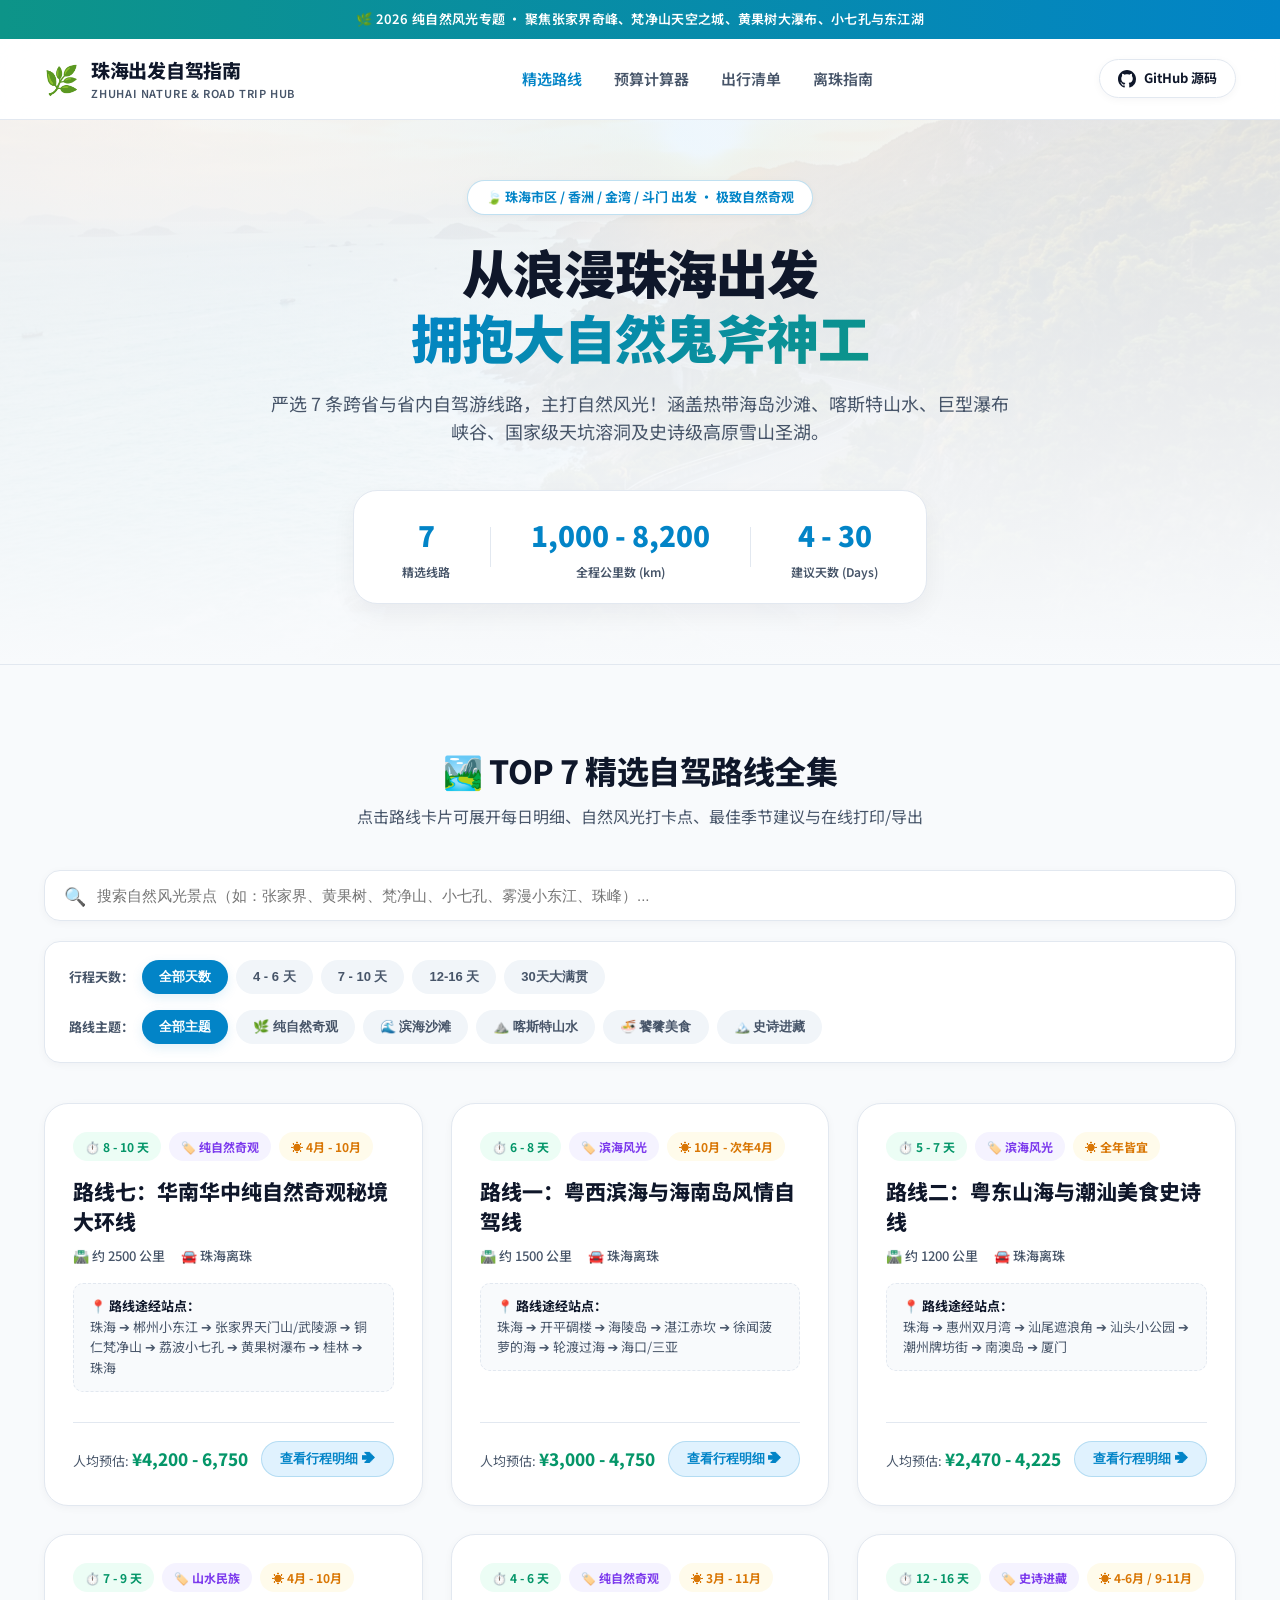
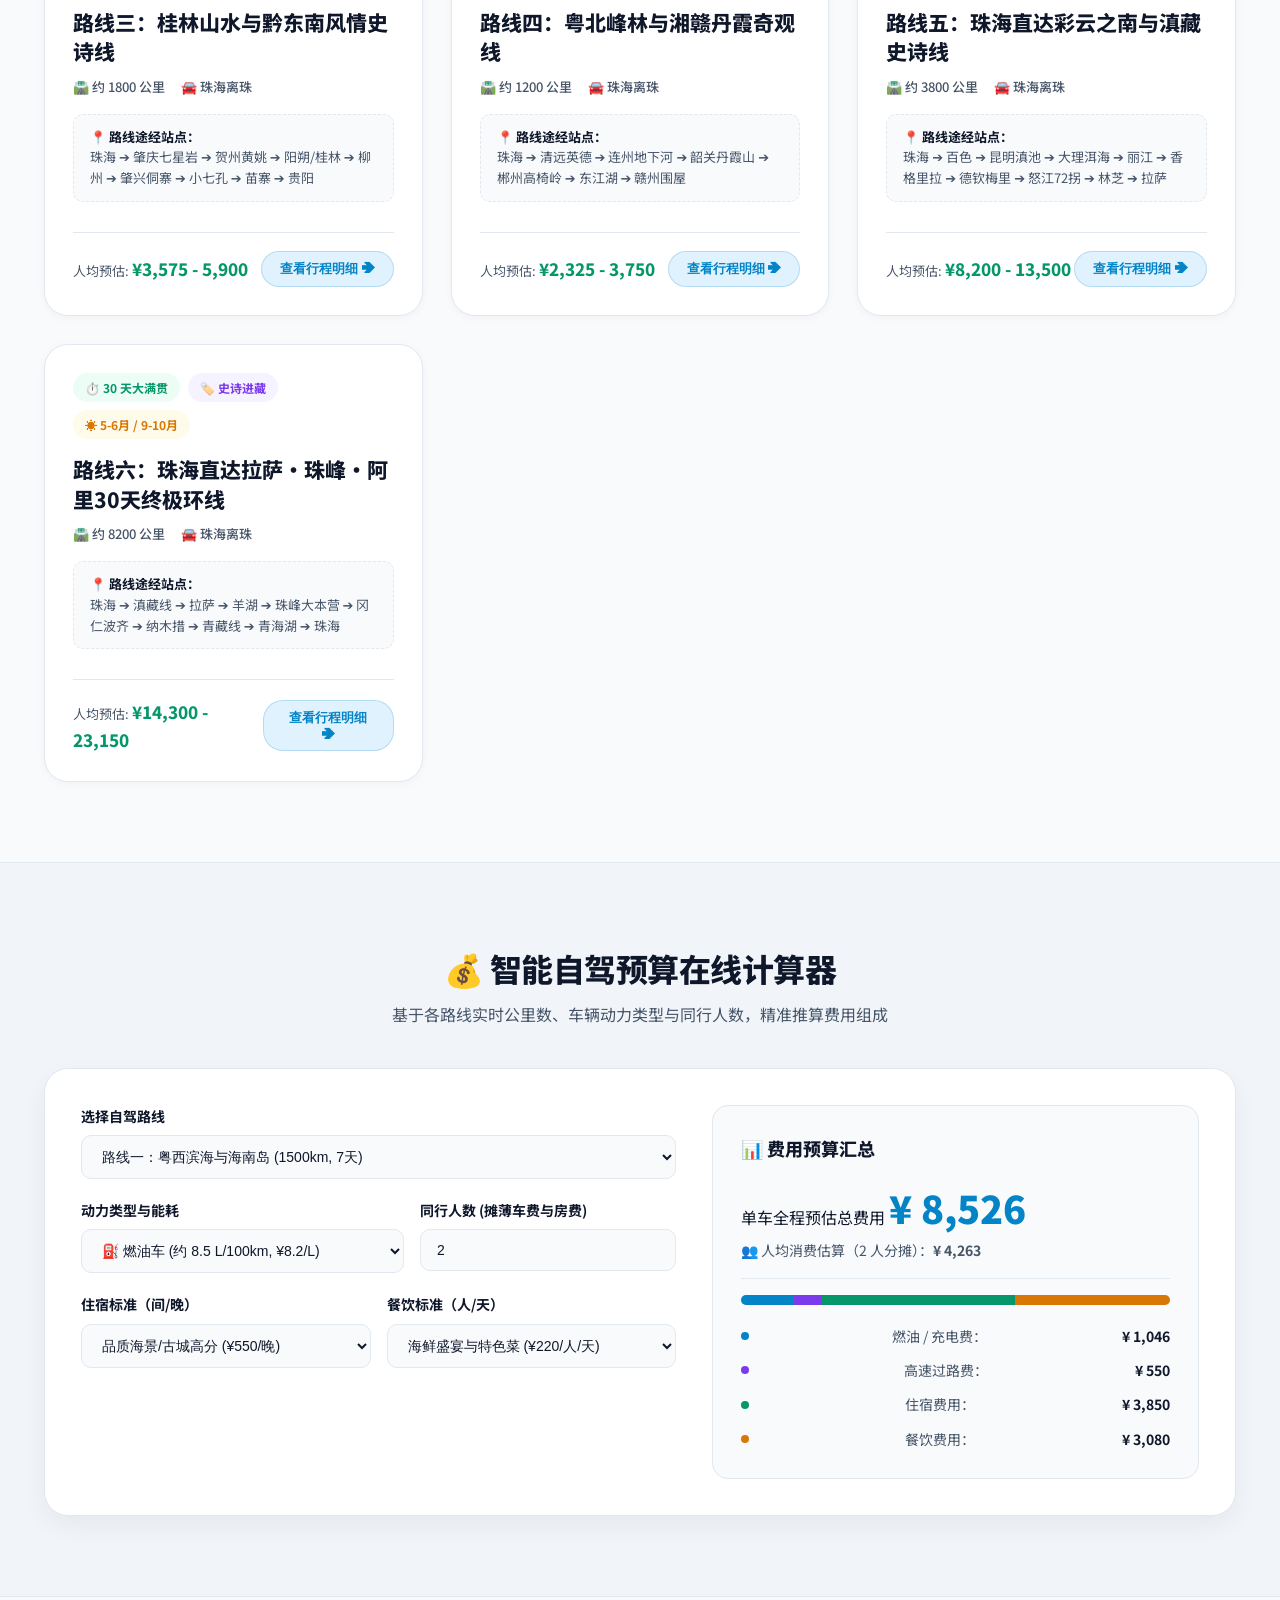
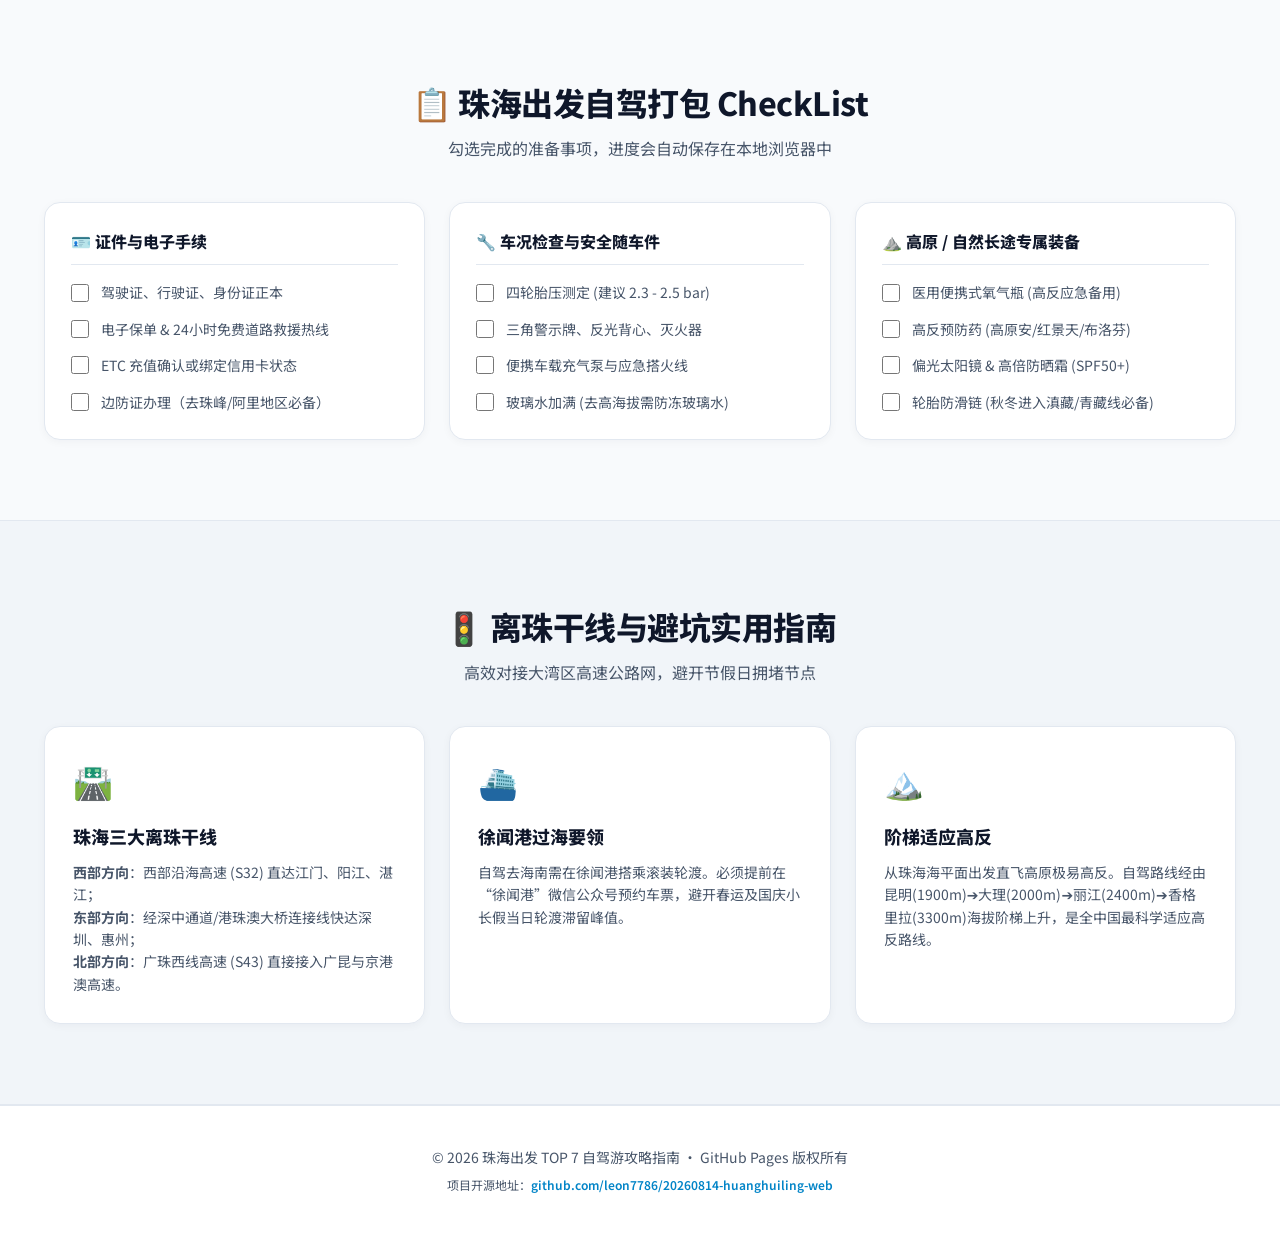
==== commit 002fc7f3: "feat: Add Route 7 (pure natural wonders) to docs, web dataset, calculator, and nature filter" ====
--- a/index.html
+++ b/index.html
@@ -3,9 +3,9 @@
 <head>
   <meta charset="UTF-8">
   <meta name="viewport" content="width=device-width, initial-scale=1.0">
-  <title>珠海出发 · TOP 6 中国自驾游精品攻略（含30天进藏环线）</title>
-  <meta name="description" content="珠海出发 TOP 6 精选中国自驾游路线：粤西海南、粤东潮汕、桂林贵州、粤北湘赣、彩云之南滇藏线及30天拉萨珠峰阿里终极环线。全段里程、每日行程、美食预算及离珠干线全规划。">
-  <meta name="keywords" content="珠海自驾游, 珠海出发, 30天拉萨自驾, 海南自驾, 潮汕自驾, 桂林自驾, 滇藏线自驾, 阿里大环线">
+  <title>珠海出发 · TOP 7 中国自驾游精品攻略（主打自然风光奇观）</title>
+  <meta name="description" content="珠海出发 TOP 7 精选中国自驾游路线：粤西海南、粤东潮汕、桂林贵州、粤北湘赣、滇藏线、30天拉萨珠峰阿里环线及华南华中纯自然奇观大环线。全段里程、每日行程、自然奇观与费用计算。">
+  <meta name="keywords" content="珠海自驾游, 珠海出发, 自然风光, 张家界自驾, 梵净山, 黄果树瀑布, 小七孔, 30天拉萨自驾">
   
   <!-- Fonts -->
   <link rel="preconnect" href="https://fonts.googleapis.com">
@@ -19,17 +19,17 @@
 
   <!-- Top Announcement Bar -->
   <div class="top-announcement">
-    <span>🚘 2026 最新规划 · 新增 30 天拉萨·珠峰·阿里·青藏线大满贯终极环线自驾攻略</span>
+    <span>🌿 2026 纯自然风光专题 · 聚焦张家界奇峰、梵净山天空之城、黄果树大瀑布、小七孔与东江湖</span>
   </div>
 
   <!-- Header / Navigation -->
   <header class="navbar">
     <div class="container nav-content">
       <div class="logo">
-        <span class="logo-icon">🛣️</span>
+        <span class="logo-icon">🌿</span>
         <div class="logo-text">
           <span class="brand-title">珠海出发自驾指南</span>
-          <span class="brand-subtitle">Zhuhai Self-Driving Hub</span>
+          <span class="brand-subtitle">Zhuhai Nature & Road Trip Hub</span>
         </div>
       </div>
       <nav class="nav-links">
@@ -50,14 +50,14 @@
     <div class="hero-bg" style="background-image: url('images/hero.jpg');"></div>
     <div class="hero-overlay"></div>
     <div class="container hero-content">
-      <div class="badge-pill">📍 珠海市区 / 香洲 / 金湾 / 斗门 出发</div>
-      <h1 class="hero-title">从浪漫珠海出发<br><span class="highlight-text">拥抱山海大美中国</span></h1>
-      <p class="hero-desc">严选 6 条最震撼的跨省与省内自驾游线路。从南海海岸到喀斯特山水，从潮汕美食到30天去拉萨·珠峰·阿里大满贯终极环线。</p>
+      <div class="badge-pill">🍃 珠海市区 / 香洲 / 金湾 / 斗门 出发 · 极致自然奇观</div>
+      <h1 class="hero-title">从浪漫珠海出发<br><span class="highlight-text">拥抱大自然鬼斧神工</span></h1>
+      <p class="hero-desc">严选 7 条跨省与省内自驾游线路，主打自然风光！涵盖热带海岛沙滩、喀斯特山水、巨型瀑布峡谷、国家级天坑溶洞及史诗级高原雪山圣湖。</p>
       
       <!-- Quick Stats Counter -->
       <div class="hero-stats">
         <div class="stat-card">
-          <span class="stat-num">6</span>
+          <span class="stat-num">7</span>
           <span class="stat-label">精选线路</span>
         </div>
         <div class="stat-divider"></div>
@@ -78,15 +78,15 @@
   <section id="routes" class="section">
     <div class="container">
       <div class="section-header">
-        <h2 class="section-title">🗺️ TOP 6 精选自驾路线全集</h2>
-        <p class="section-subtitle">点击路线卡片可展开每日明细、必吃美食、天气季节建议与在线打印/导出</p>
+        <h2 class="section-title">🏞️ TOP 7 精选自驾路线全集</h2>
+        <p class="section-subtitle">点击路线卡片可展开每日明细、自然风光打卡点、最佳季节建议与在线打印/导出</p>
       </div>
 
       <!-- Controls & Search -->
       <div class="control-panel">
         <div class="search-box">
           <span class="search-icon">🔍</span>
-          <input type="text" id="searchInput" placeholder="搜索目的地、景点或美食（如：拉萨、珠峰、阿里、潮州、螺蛳粉）...">
+          <input type="text" id="searchInput" placeholder="搜索自然风光景点（如：张家界、黄果树、梵净山、小七孔、雾漫小东江、珠峰）...">
         </div>
 
         <div class="filter-bar">
@@ -94,17 +94,18 @@
             <span class="filter-label">行程天数：</span>
             <button class="filter-btn active" data-filter="duration" data-value="all">全部天数</button>
             <button class="filter-btn" data-filter="duration" data-value="short">4 - 6 天</button>
-            <button class="filter-btn" data-filter="duration" data-value="medium">7 - 9 天</button>
-            <button class="filter-btn" data-filter="duration" data-value="long">10-16 天</button>
+            <button class="filter-btn" data-filter="duration" data-value="medium">7 - 10 天</button>
+            <button class="filter-btn" data-filter="duration" data-value="long">12-16 天</button>
             <button class="filter-btn" data-filter="duration" data-value="epic30">30天大满贯</button>
           </div>
           <div class="filter-group">
             <span class="filter-label">路线主题：</span>
             <button class="filter-btn active" data-filter="theme" data-value="all">全部主题</button>
-            <button class="filter-btn" data-filter="theme" data-value="coastal">滨海风光</button>
-            <button class="filter-btn" data-filter="theme" data-value="food">饕餮美食</button>
-            <button class="filter-btn" data-filter="theme" data-value="karst">山水民族</button>
-            <button class="filter-btn" data-filter="theme" data-value="epic">史诗进藏</button>
+            <button class="filter-btn" data-filter="theme" data-value="nature">🌿 纯自然奇观</button>
+            <button class="filter-btn" data-filter="theme" data-value="coastal">🌊 滨海沙滩</button>
+            <button class="filter-btn" data-filter="theme" data-value="karst">⛰️ 喀斯特山水</button>
+            <button class="filter-btn" data-filter="theme" data-value="food">🍜 饕餮美食</button>
+            <button class="filter-btn" data-filter="theme" data-value="epic">🏔️ 史诗进藏</button>
           </div>
         </div>
       </div>
@@ -148,6 +149,7 @@
               <option value="1200" data-tolls="650" data-days="5">路线四：粤北峰林与湘赣丹霞 (1200km, 5天)</option>
               <option value="3800" data-tolls="950" data-days="14">路线五：彩云之南与史诗滇藏线 (3800km, 14天)</option>
               <option value="8200" data-tolls="2100" data-days="30">路线六：珠海直达拉萨·珠峰·阿里30天终极环线 (8200km, 30天)</option>
+              <option value="2500" data-tolls="1350" data-days="9">路线七：华南华中纯自然奇观秘境大环线 (2500km, 9天)</option>
             </select>
           </div>
 
@@ -245,7 +247,7 @@
         </div>
 
         <div class="checklist-card">
-          <div class="cl-header">⛰️ 高原 / 长途专属装备</div>
+          <div class="cl-header">⛰️ 高原 / 自然长途专属装备</div>
           <ul class="cl-list">
             <li><input type="checkbox" class="chk-item" id="c9"> <label for="c9">医用便携式氧气瓶 (高反应急备用)</label></li>
             <li><input type="checkbox" class="chk-item" id="c10"> <label for="c10">高反预防药 (高原安/红景天/布洛芬)</label></li>
@@ -292,7 +294,7 @@
   <!-- Footer -->
   <footer class="footer">
     <div class="container footer-content">
-      <p>© 2026 珠海出发 TOP 6 自驾游攻略指南 · GitHub Pages 版权所有</p>
+      <p>© 2026 珠海出发 TOP 7 自驾游攻略指南 · GitHub Pages 版权所有</p>
       <p class="footer-sub">项目开源地址：<a href="https://github.com/leon7786/20260814-huanghuiling-web" target="_blank">github.com/leon7786/20260814-huanghuiling-web</a></p>
     </div>
   </footer>
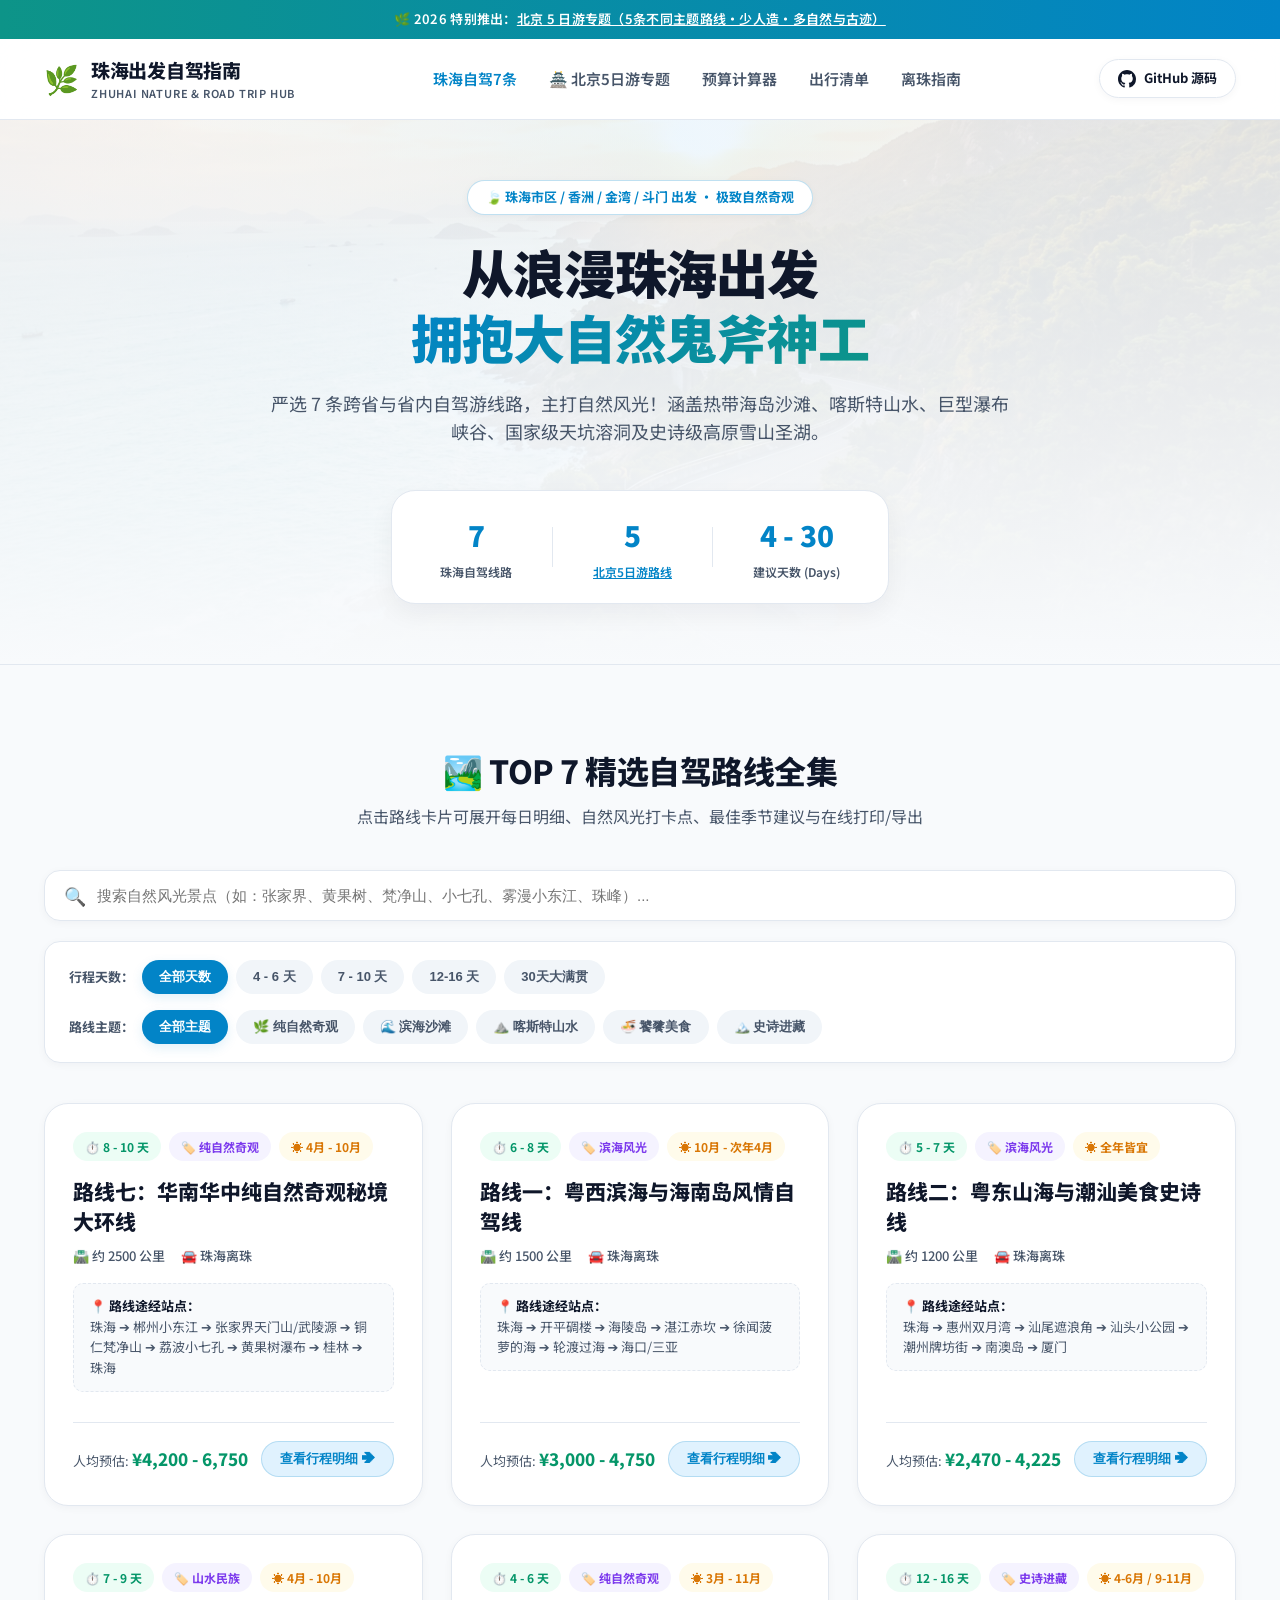
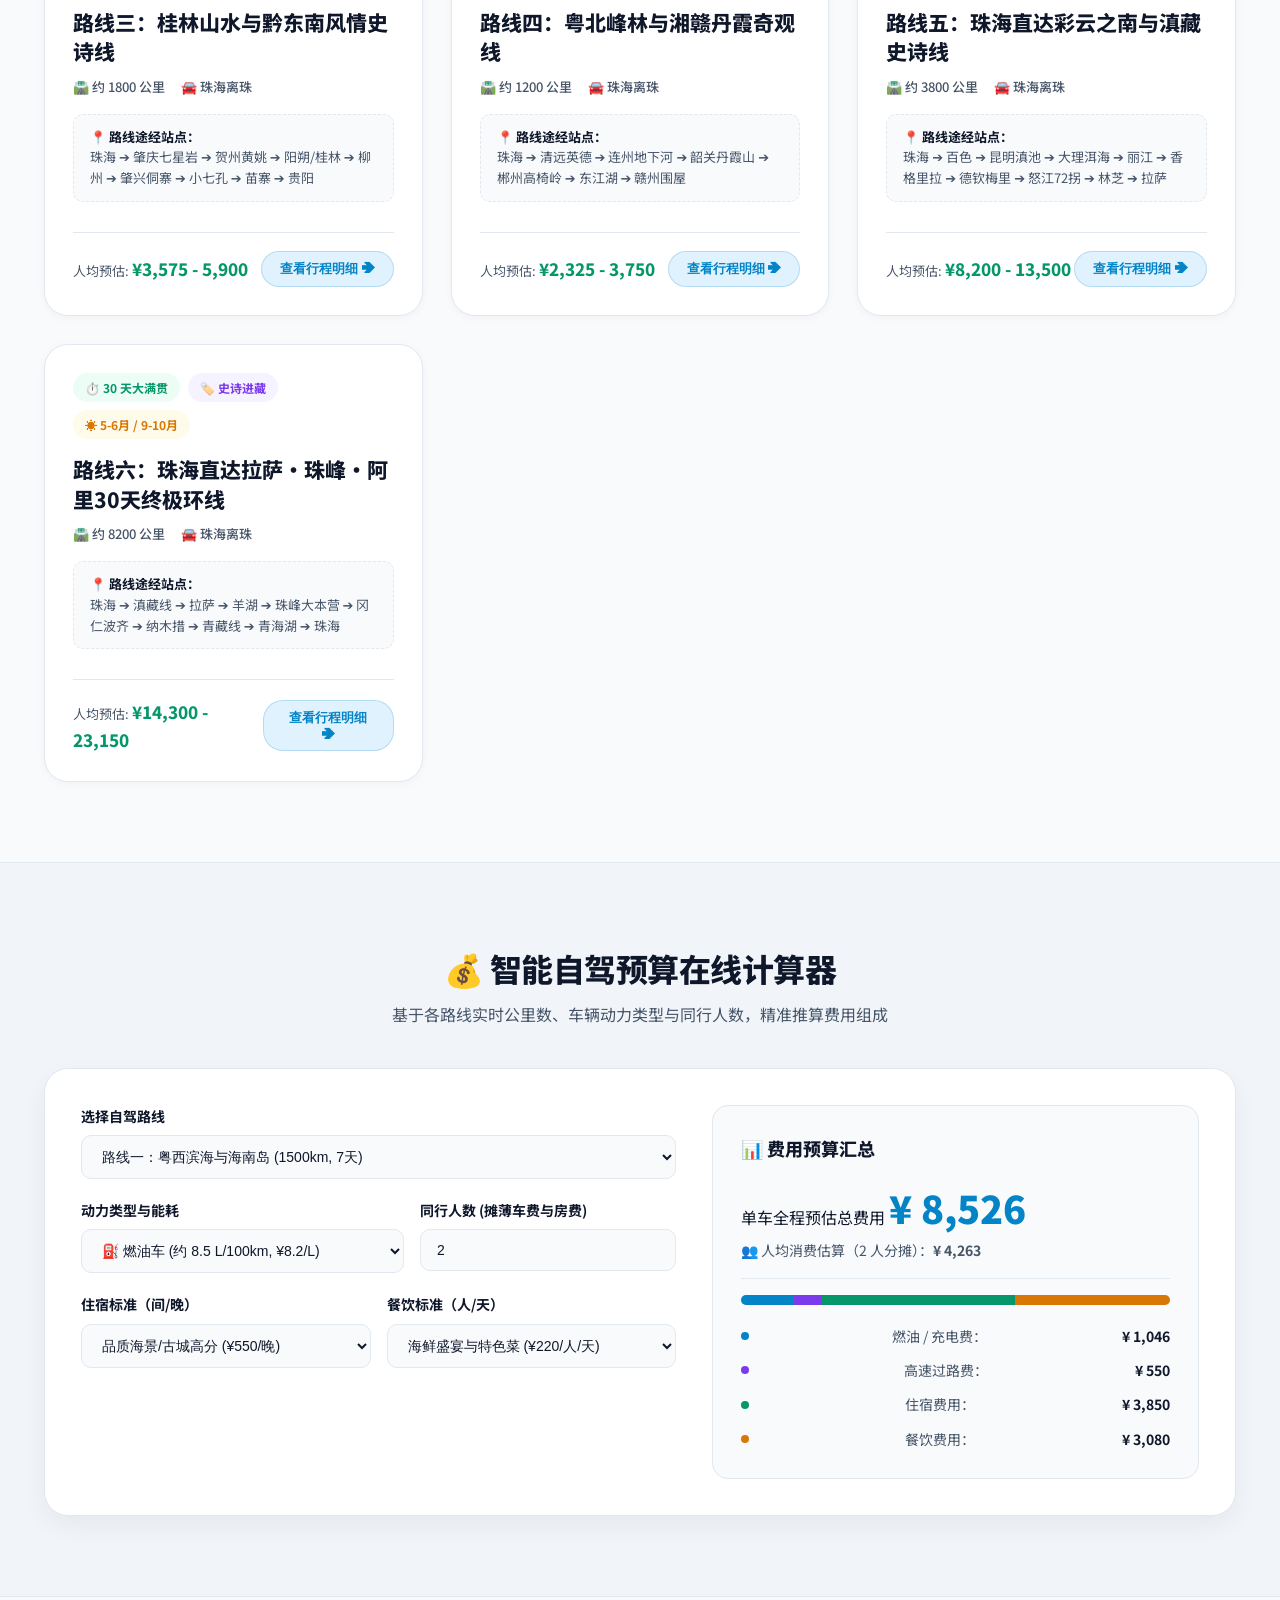
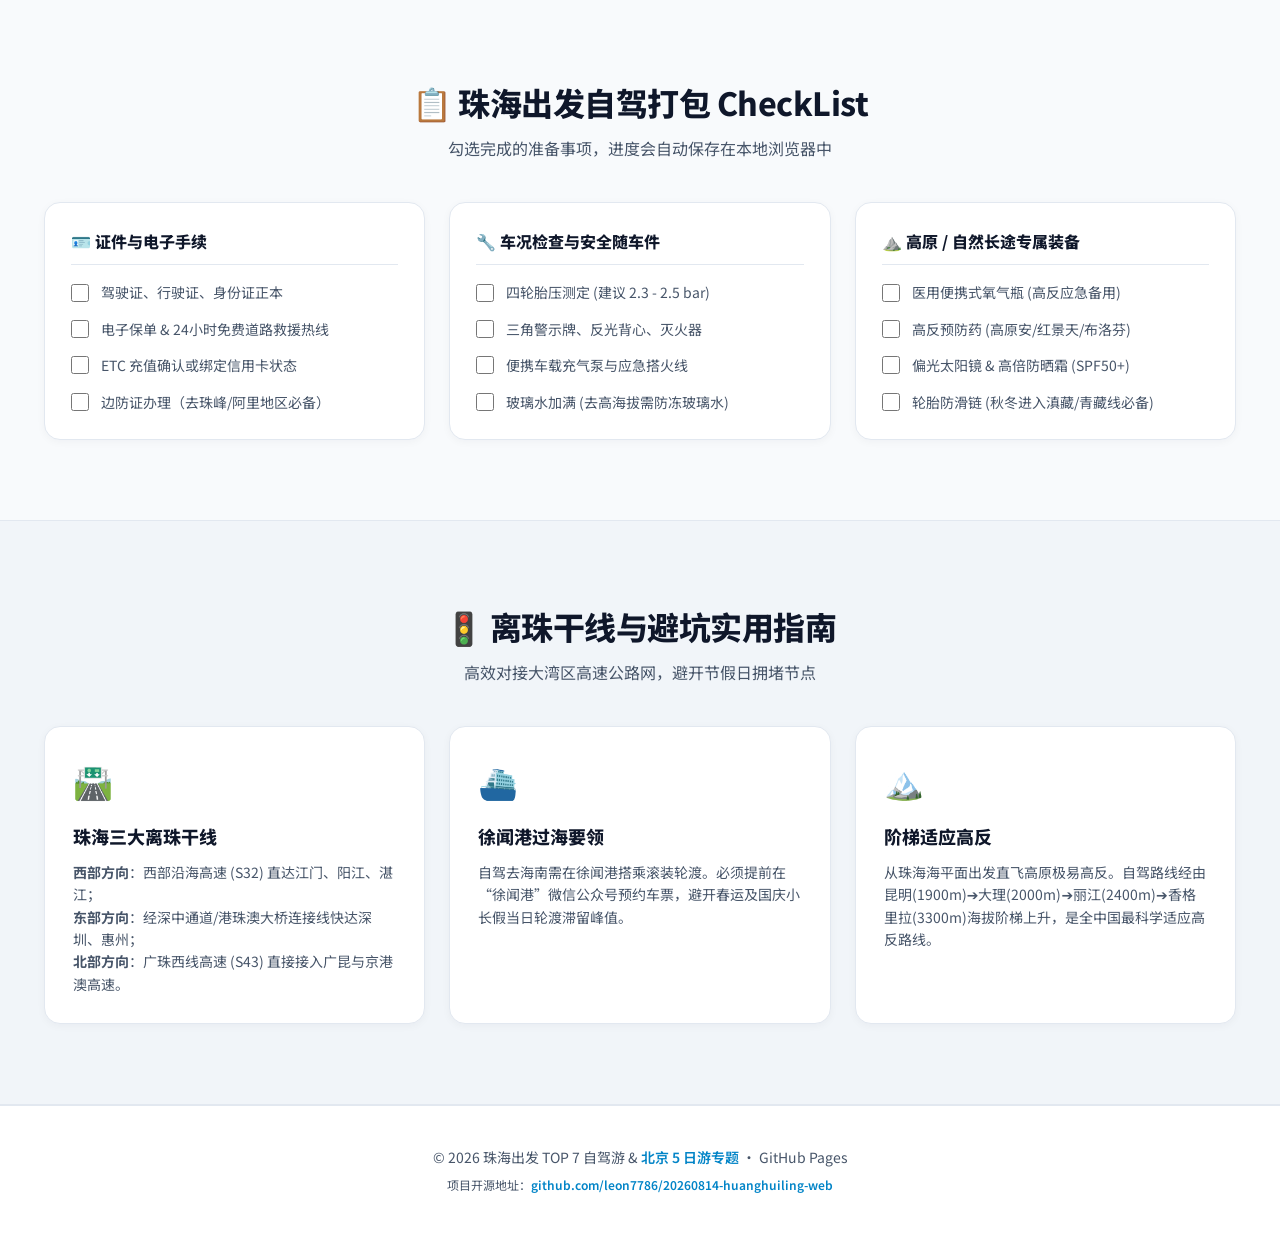
==== commit 75455cc8: "feat: Add Beijing 5-day nature and heritage travel page with 5 itineraries" ====
--- a/index.html
+++ b/index.html
@@ -3,9 +3,9 @@
 <head>
   <meta charset="UTF-8">
   <meta name="viewport" content="width=device-width, initial-scale=1.0">
-  <title>珠海出发 · TOP 7 中国自驾游精品攻略（主打自然风光奇观）</title>
-  <meta name="description" content="珠海出发 TOP 7 精选中国自驾游路线：粤西海南、粤东潮汕、桂林贵州、粤北湘赣、滇藏线、30天拉萨珠峰阿里环线及华南华中纯自然奇观大环线。全段里程、每日行程、自然奇观与费用计算。">
-  <meta name="keywords" content="珠海自驾游, 珠海出发, 自然风光, 张家界自驾, 梵净山, 黄果树瀑布, 小七孔, 30天拉萨自驾">
+  <title>珠海出发 · TOP 7 中国自驾游精品攻略 & 北京5日游专题</title>
+  <meta name="description" content="珠海出发 TOP 7 精选中国自驾游路线及北京5日游纯自然古迹攻略：粤西海南、粤东潮汕、桂林贵州、粤北湘赣、滇藏线、30天拉萨环线、纯自然奇观与北京5日游。">
+  <meta name="keywords" content="珠海自驾游, 珠海出发, 北京5日游, 自然风光, 张家界自驾, 梵净山, 黄果树瀑布, 小七孔, 30天拉萨自驾">
   
   <!-- Fonts -->
   <link rel="preconnect" href="https://fonts.googleapis.com">
@@ -19,7 +19,7 @@
 
   <!-- Top Announcement Bar -->
   <div class="top-announcement">
-    <span>🌿 2026 纯自然风光专题 · 聚焦张家界奇峰、梵净山天空之城、黄果树大瀑布、小七孔与东江湖</span>
+    <span>🌿 2026 特别推出：<a href="beijing-5days.html" style="color: #ffffff; text-decoration: underline;">北京 5 日游专题（5条不同主题路线·少人造·多自然与古迹）</a></span>
   </div>
 
   <!-- Header / Navigation -->
@@ -33,7 +33,8 @@
         </div>
       </div>
       <nav class="nav-links">
-        <a href="#routes" class="nav-link active">精选路线</a>
+        <a href="#routes" class="nav-link active">珠海自驾7条</a>
+        <a href="beijing-5days.html" class="nav-link">🏯 北京5日游专题</a>
         <a href="#calculator" class="nav-link">预算计算器</a>
         <a href="#checklist" class="nav-link">出行清单</a>
         <a href="#guide" class="nav-link">离珠指南</a>
@@ -58,12 +59,12 @@
       <div class="hero-stats">
         <div class="stat-card">
           <span class="stat-num">7</span>
-          <span class="stat-label">精选线路</span>
+          <span class="stat-label">珠海自驾线路</span>
         </div>
         <div class="stat-divider"></div>
         <div class="stat-card">
-          <span class="stat-num">1,000 - 8,200</span>
-          <span class="stat-label">全程公里数 (km)</span>
+          <span class="stat-num">5</span>
+          <span class="stat-label"><a href="beijing-5days.html" style="color: var(--primary); text-decoration: underline;">北京5日游路线</a></span>
         </div>
         <div class="stat-divider"></div>
         <div class="stat-card">
@@ -294,7 +295,7 @@
   <!-- Footer -->
   <footer class="footer">
     <div class="container footer-content">
-      <p>© 2026 珠海出发 TOP 7 自驾游攻略指南 · GitHub Pages 版权所有</p>
+      <p>© 2026 珠海出发 TOP 7 自驾游 & <a href="beijing-5days.html">北京 5 日游专题</a> · GitHub Pages</p>
       <p class="footer-sub">项目开源地址：<a href="https://github.com/leon7786/20260814-huanghuiling-web" target="_blank">github.com/leon7786/20260814-huanghuiling-web</a></p>
     </div>
   </footer>
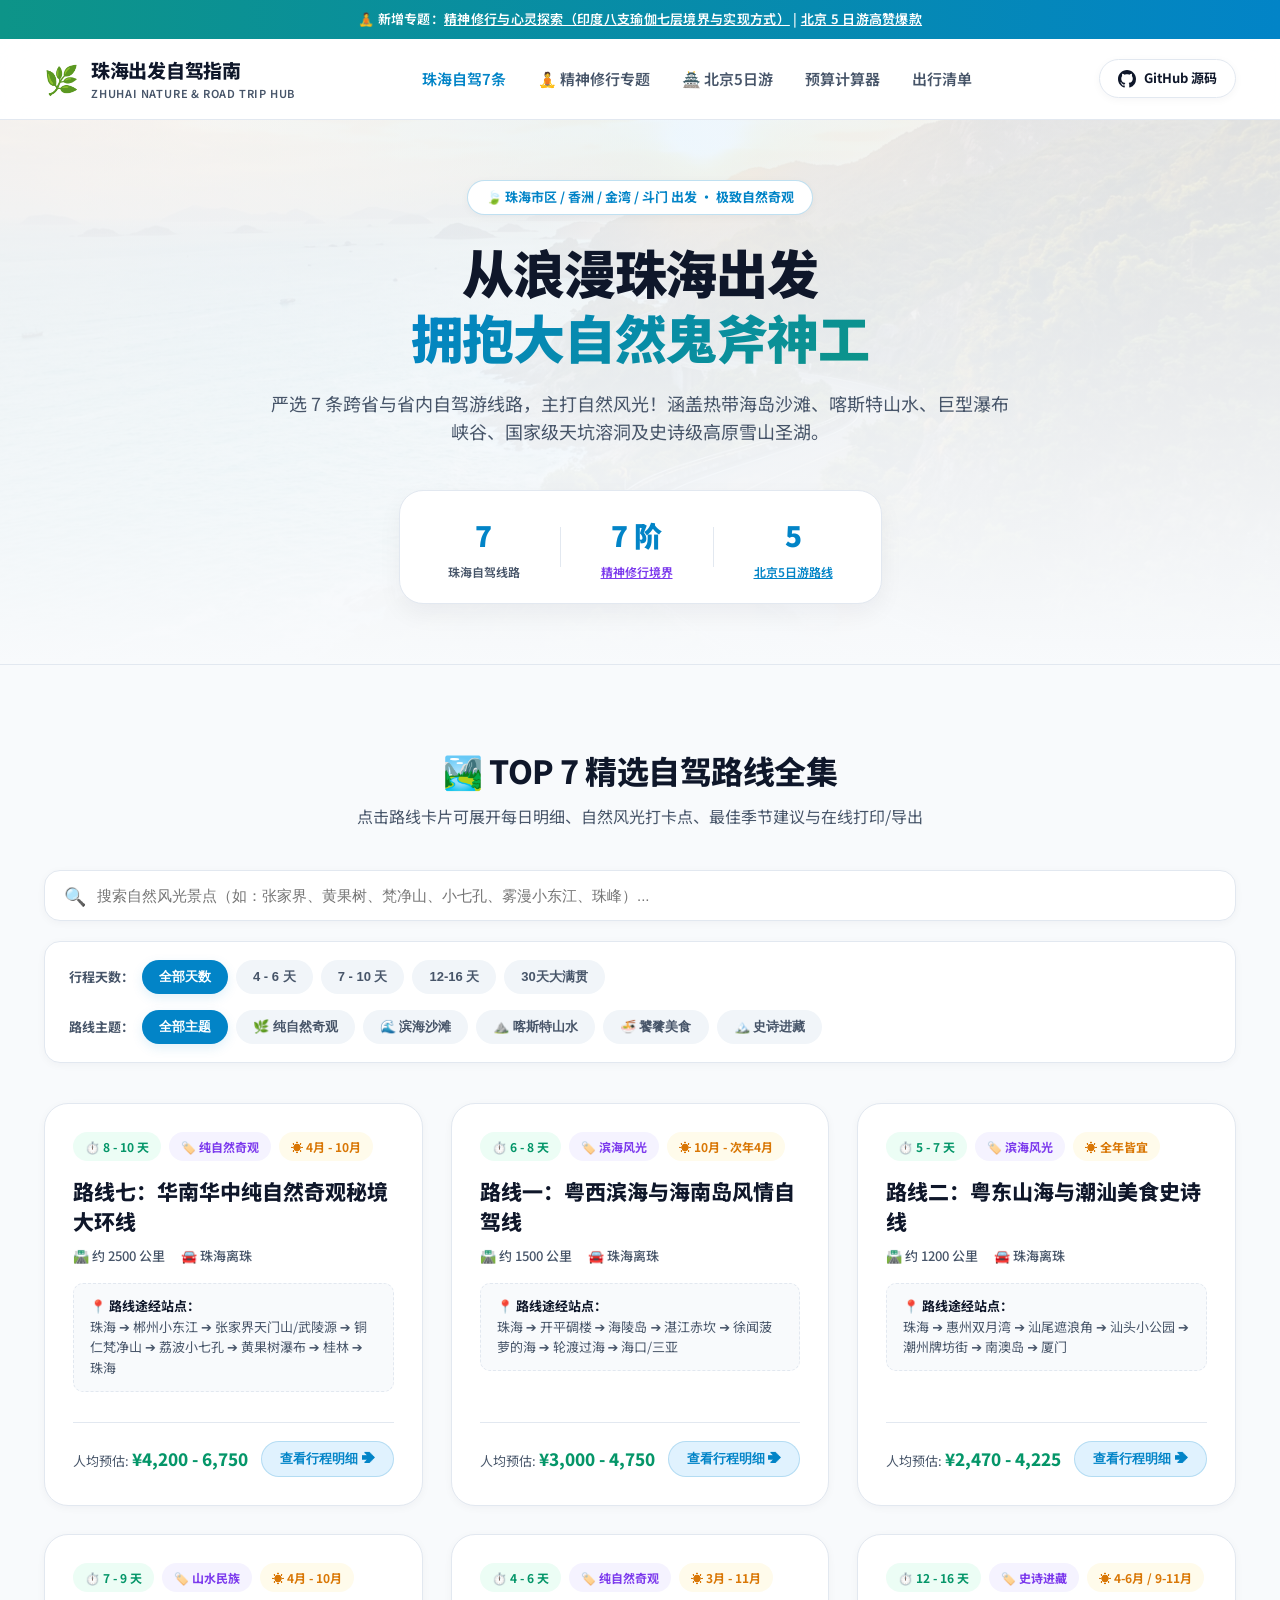
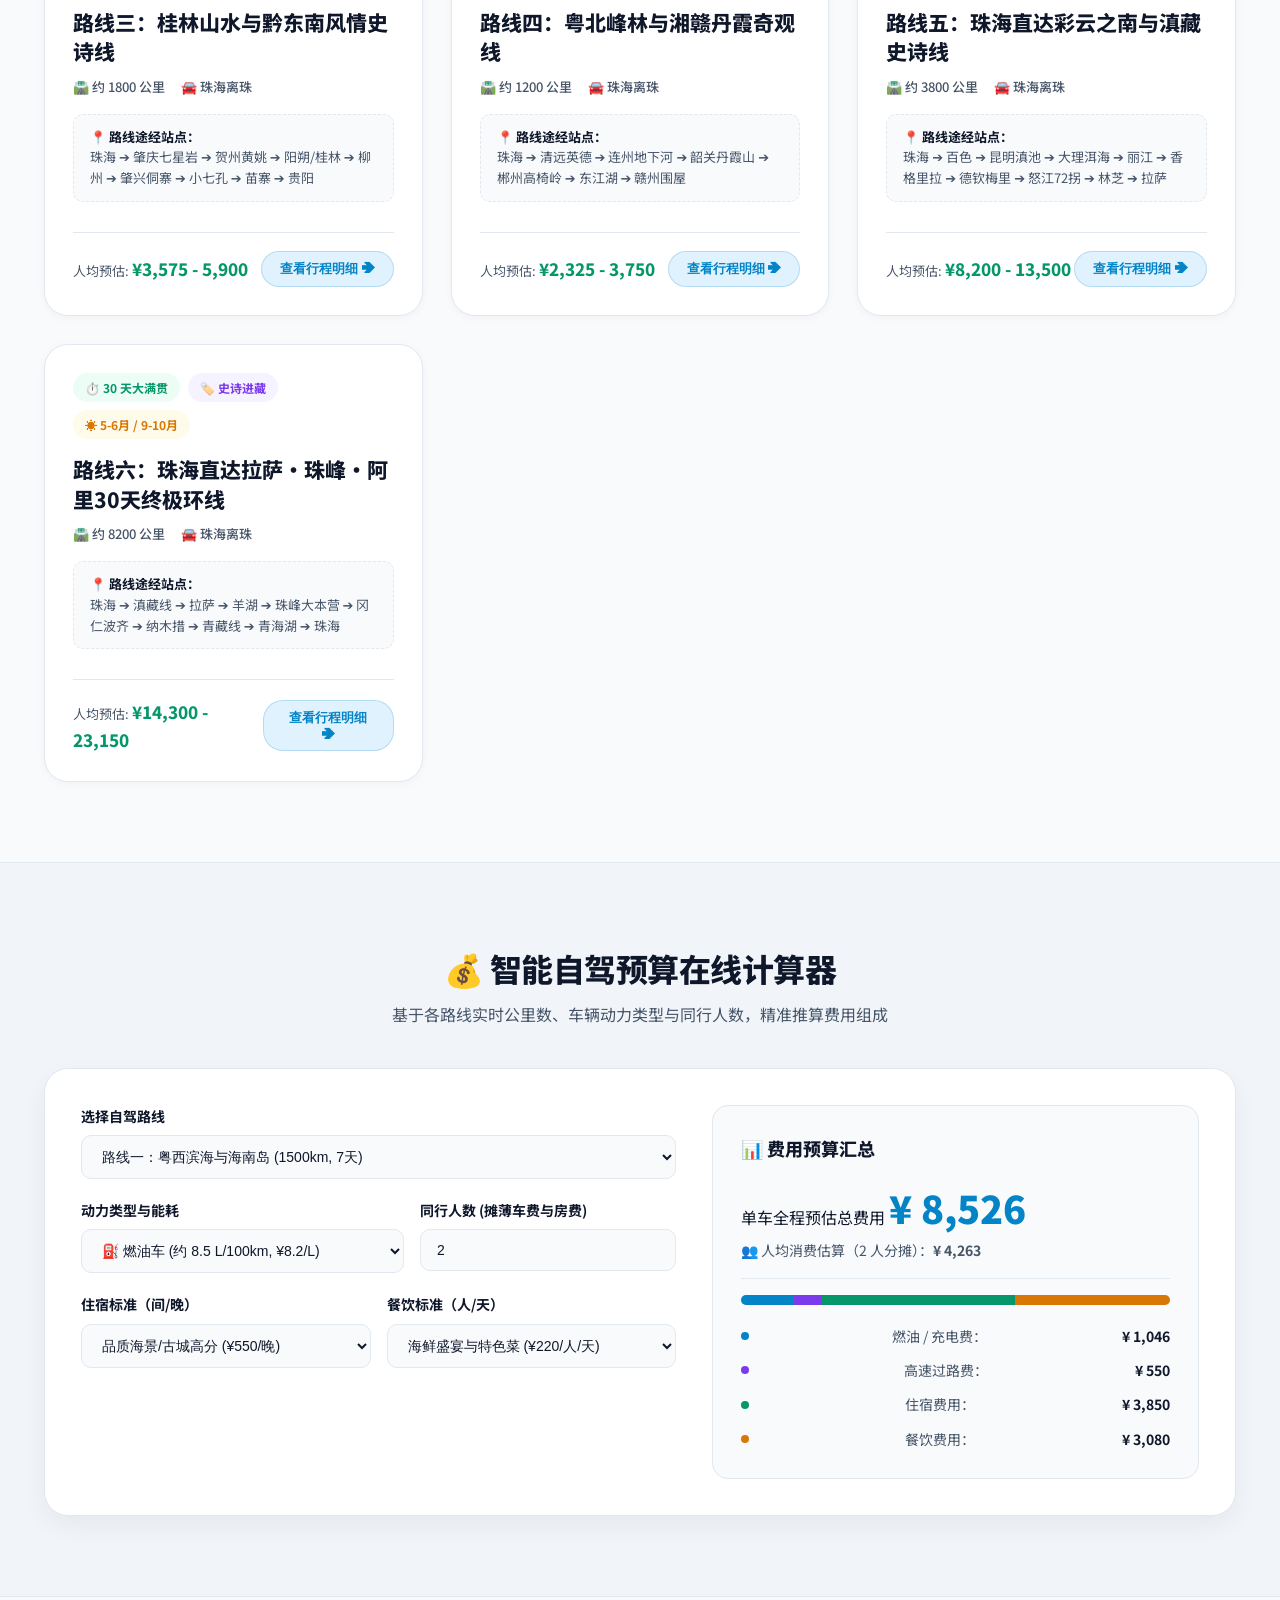
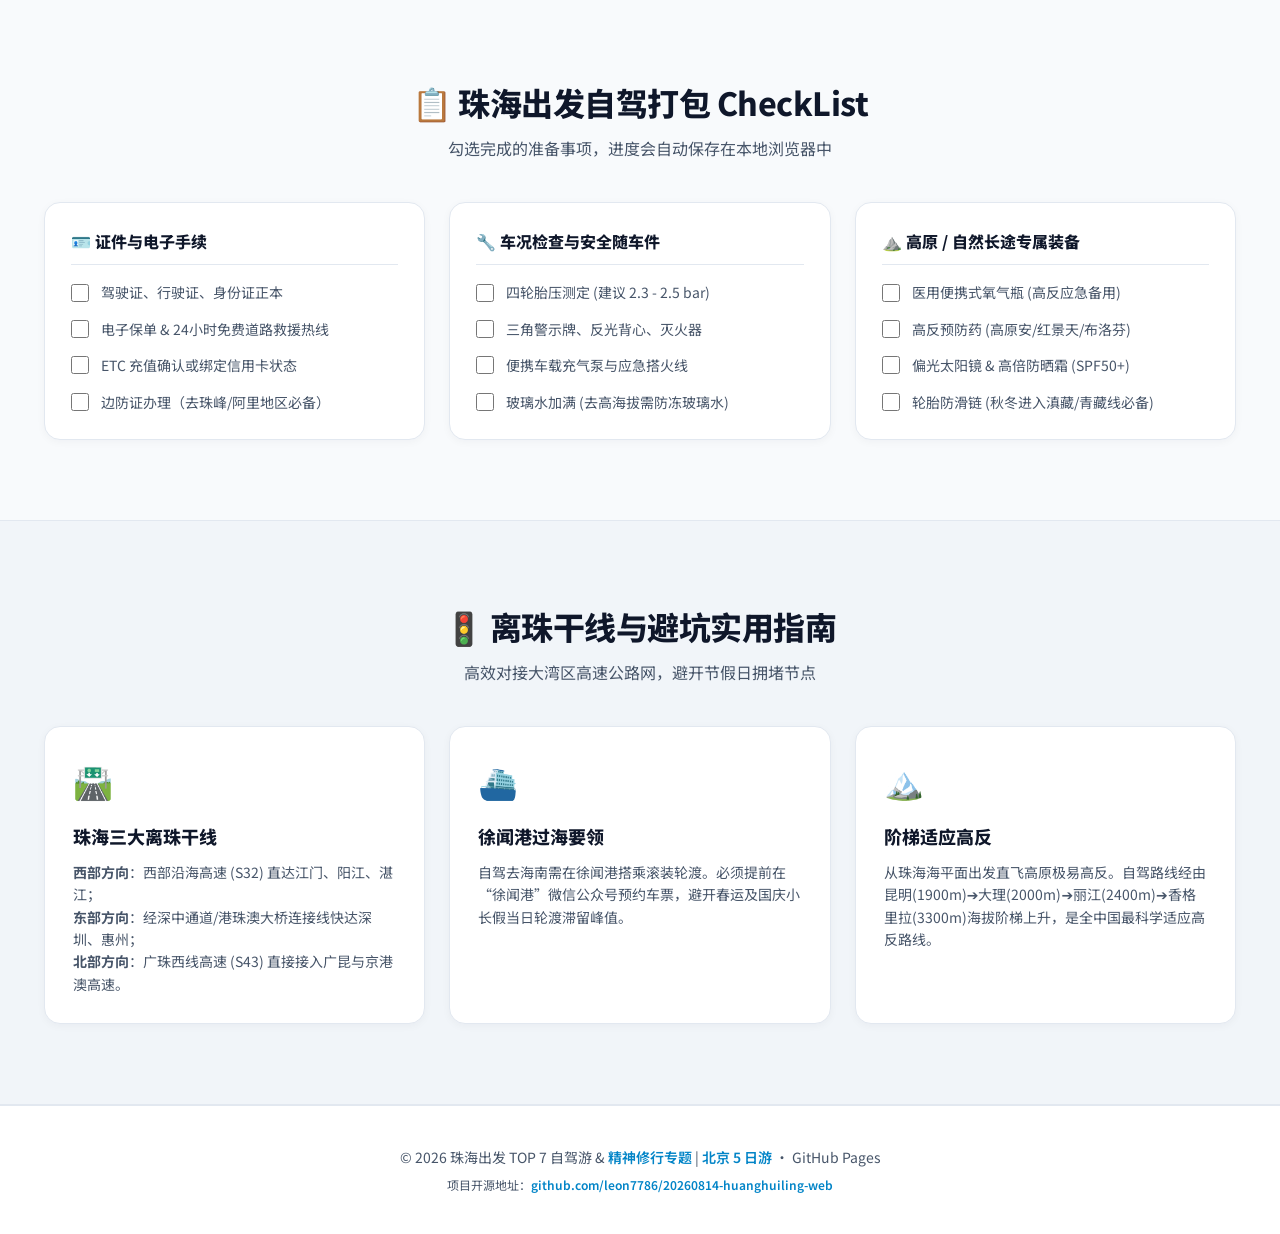
==== commit c1c4985d: "feat: Add spiritual practice 7 stages page, markdown guide, interactive breath timer, and JS dataset" ====
--- a/index.html
+++ b/index.html
@@ -3,9 +3,9 @@
 <head>
   <meta charset="UTF-8">
   <meta name="viewport" content="width=device-width, initial-scale=1.0">
-  <title>珠海出发 · TOP 7 中国自驾游精品攻略 & 北京5日游专题</title>
-  <meta name="description" content="珠海出发 TOP 7 精选中国自驾游路线及北京5日游纯自然古迹攻略：粤西海南、粤东潮汕、桂林贵州、粤北湘赣、滇藏线、30天拉萨环线、纯自然奇观与北京5日游。">
-  <meta name="keywords" content="珠海自驾游, 珠海出发, 北京5日游, 自然风光, 张家界自驾, 梵净山, 黄果树瀑布, 小七孔, 30天拉萨自驾">
+  <title>珠海出发 · TOP 7 中国自驾游精品攻略 & 北京/精神修行专题</title>
+  <meta name="description" content="珠海出发 TOP 7 精选中国自驾游路线、北京5日游及印度哲学精神修行七层境界全集。">
+  <meta name="keywords" content="珠海自驾游, 珠海出发, 精神修行, 瑜伽八支, 北京5日游, 自然风光, 30天拉萨自驾">
   
   <!-- Fonts -->
   <link rel="preconnect" href="https://fonts.googleapis.com">
@@ -19,7 +19,7 @@
 
   <!-- Top Announcement Bar -->
   <div class="top-announcement">
-    <span>🌿 2026 特别推出：<a href="beijing-5days.html" style="color: #ffffff; text-decoration: underline;">北京 5 日游专题（5条不同主题路线·少人造·多自然与古迹）</a></span>
+    <span>🧘 新增专题：<a href="spiritual-practice.html" style="color: #ffffff; text-decoration: underline;">精神修行与心灵探索（印度八支瑜伽七层境界与实现方式）</a> | <a href="beijing-5days.html" style="color: #ffffff; text-decoration: underline;">北京 5 日游高赞爆款</a></span>
   </div>
 
   <!-- Header / Navigation -->
@@ -34,10 +34,10 @@
       </div>
       <nav class="nav-links">
         <a href="#routes" class="nav-link active">珠海自驾7条</a>
-        <a href="beijing-5days.html" class="nav-link">🏯 北京5日游专题</a>
+        <a href="spiritual-practice.html" class="nav-link">🧘 精神修行专题</a>
+        <a href="beijing-5days.html" class="nav-link">🏯 北京5日游</a>
         <a href="#calculator" class="nav-link">预算计算器</a>
         <a href="#checklist" class="nav-link">出行清单</a>
-        <a href="#guide" class="nav-link">离珠指南</a>
       </nav>
       <a href="https://github.com/leon7786/20260814-huanghuiling-web" target="_blank" class="github-btn">
         <svg width="18" height="18" viewBox="0 0 24 24" fill="currentColor"><path d="M12 0C5.37 0 0 5.37 0 12c0 5.31 3.435 9.795 8.205 11.385.6.105.825-.255.825-.57 0-.285-.015-1.23-.015-2.235-3.015.555-3.795-.735-4.035-1.41-.135-.345-.72-1.41-1.23-1.695-.42-.225-1.02-.78-.015-.795.945-.015 1.62.87 1.845 1.23 1.08 1.815 2.805 1.305 3.495.99.105-.78.42-1.305.765-1.605-2.67-.3-5.46-1.335-5.46-5.925 0-1.305.465-2.385 1.23-3.225-.12-.3-.54-1.53.12-3.18 0 0 1.005-.315 3.3 1.23.96-.27 1.98-.405 3-.405s2.04.135 3 .405c2.295-1.56 3.3-1.23 3.3-1.23.66 1.65.24 2.88.12 3.18.765.84 1.23 1.905 1.23 3.225 0 4.605-2.805 5.625-5.475 5.925.435.375.81 1.095.81 2.22 0 1.605-.015 2.895-.015 3.3 0 .315.225.69.825.57A12.02 12.02 0 0024 12c0-6.63-5.37-12-12-12z"/></svg>
@@ -63,13 +63,13 @@
         </div>
         <div class="stat-divider"></div>
         <div class="stat-card">
+          <span class="stat-num">7 阶</span>
+          <span class="stat-label"><a href="spiritual-practice.html" style="color: var(--accent-purple); text-decoration: underline;">精神修行境界</a></span>
+        </div>
+        <div class="stat-divider"></div>
+        <div class="stat-card">
           <span class="stat-num">5</span>
           <span class="stat-label"><a href="beijing-5days.html" style="color: var(--primary); text-decoration: underline;">北京5日游路线</a></span>
-        </div>
-        <div class="stat-divider"></div>
-        <div class="stat-card">
-          <span class="stat-num">4 - 30</span>
-          <span class="stat-label">建议天数 (Days)</span>
         </div>
       </div>
     </div>
@@ -295,7 +295,7 @@
   <!-- Footer -->
   <footer class="footer">
     <div class="container footer-content">
-      <p>© 2026 珠海出发 TOP 7 自驾游 & <a href="beijing-5days.html">北京 5 日游专题</a> · GitHub Pages</p>
+      <p>© 2026 珠海出发 TOP 7 自驾游 & <a href="spiritual-practice.html">精神修行专题</a> | <a href="beijing-5days.html">北京 5 日游</a> · GitHub Pages</p>
       <p class="footer-sub">项目开源地址：<a href="https://github.com/leon7786/20260814-huanghuiling-web" target="_blank">github.com/leon7786/20260814-huanghuiling-web</a></p>
     </div>
   </footer>
